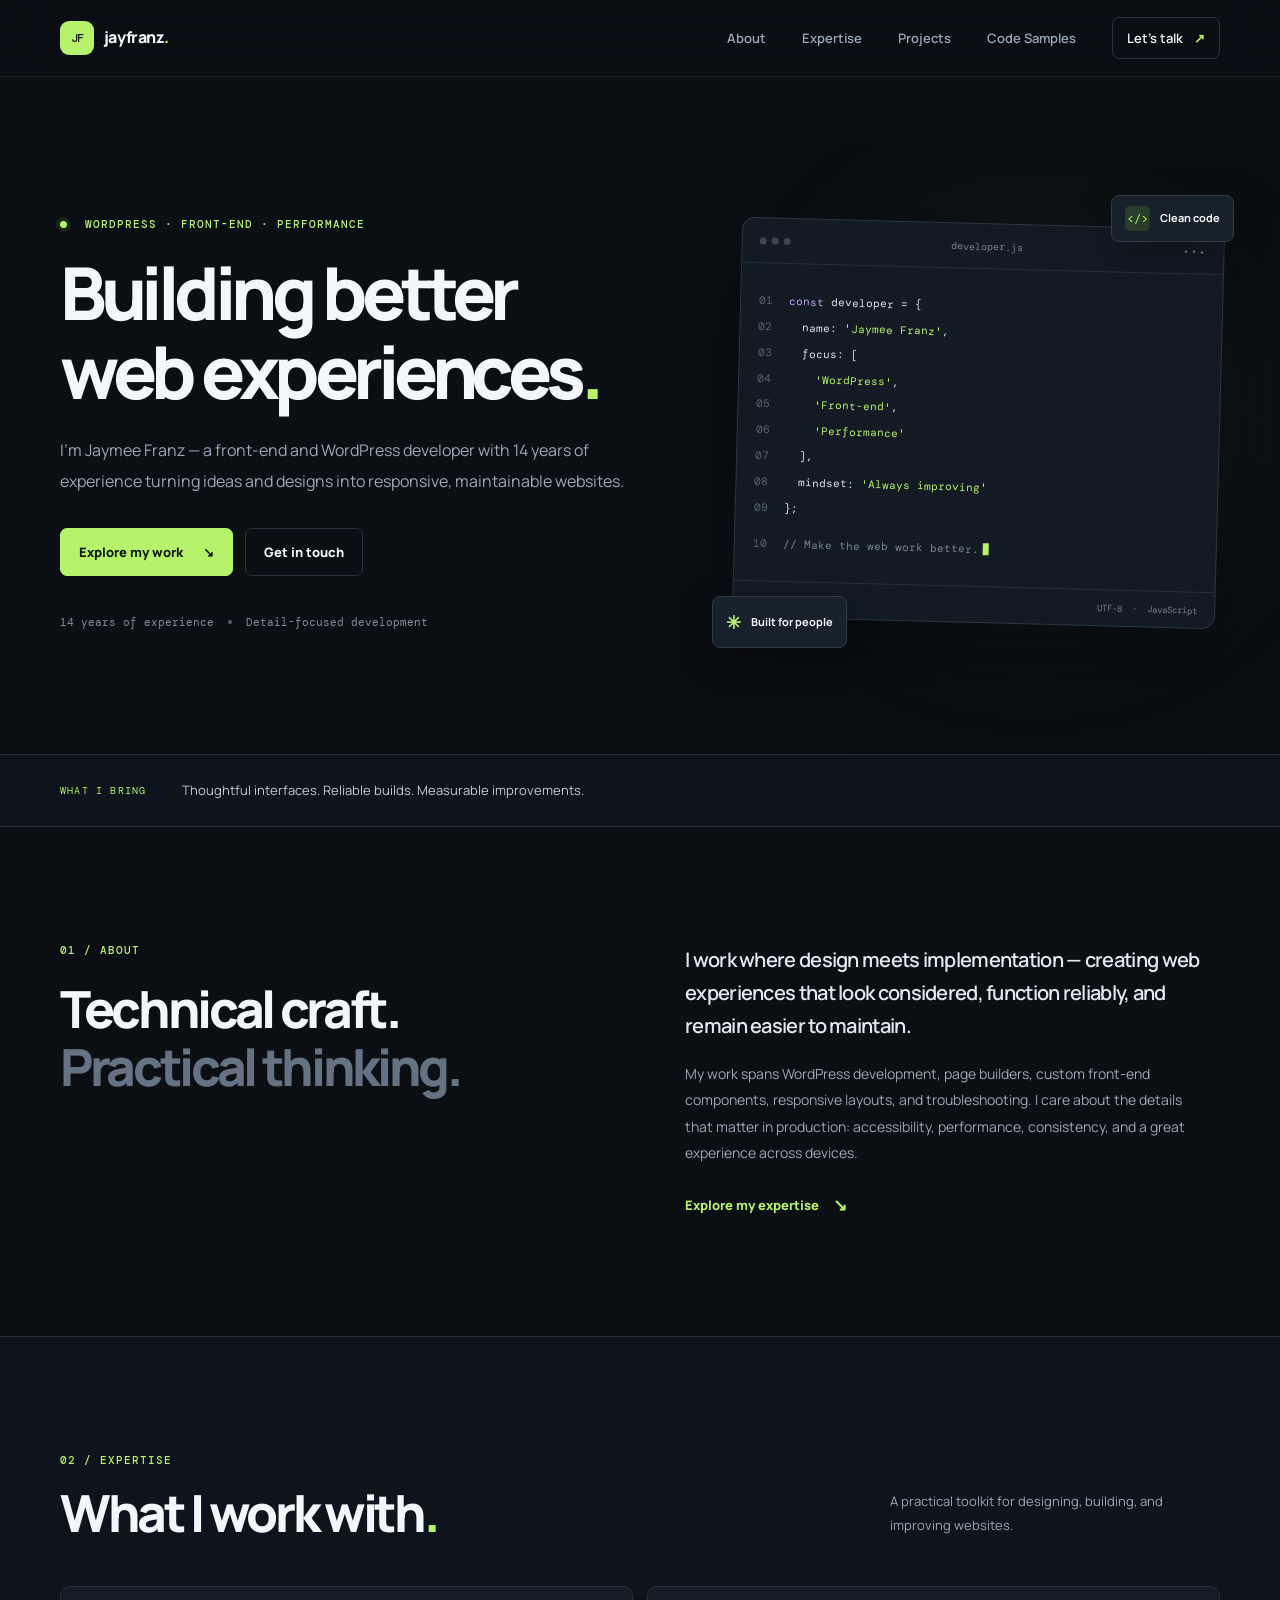
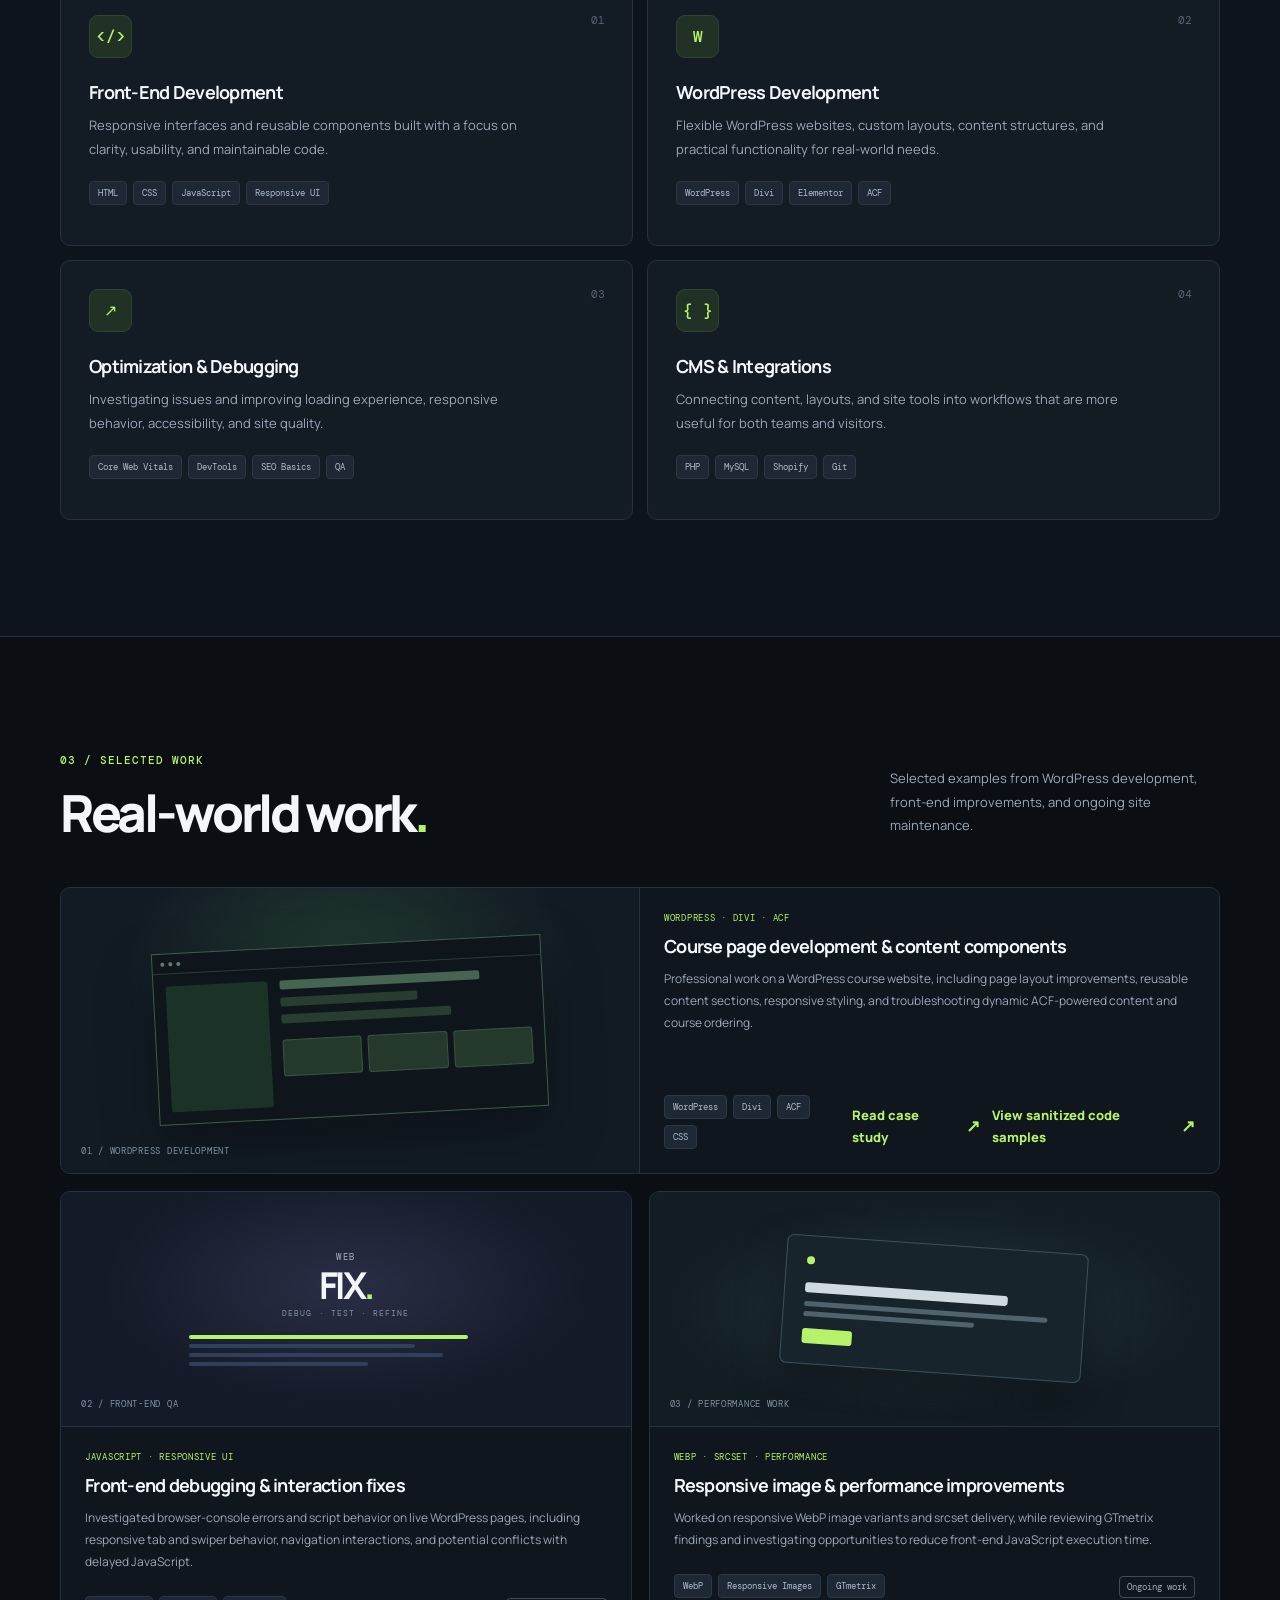
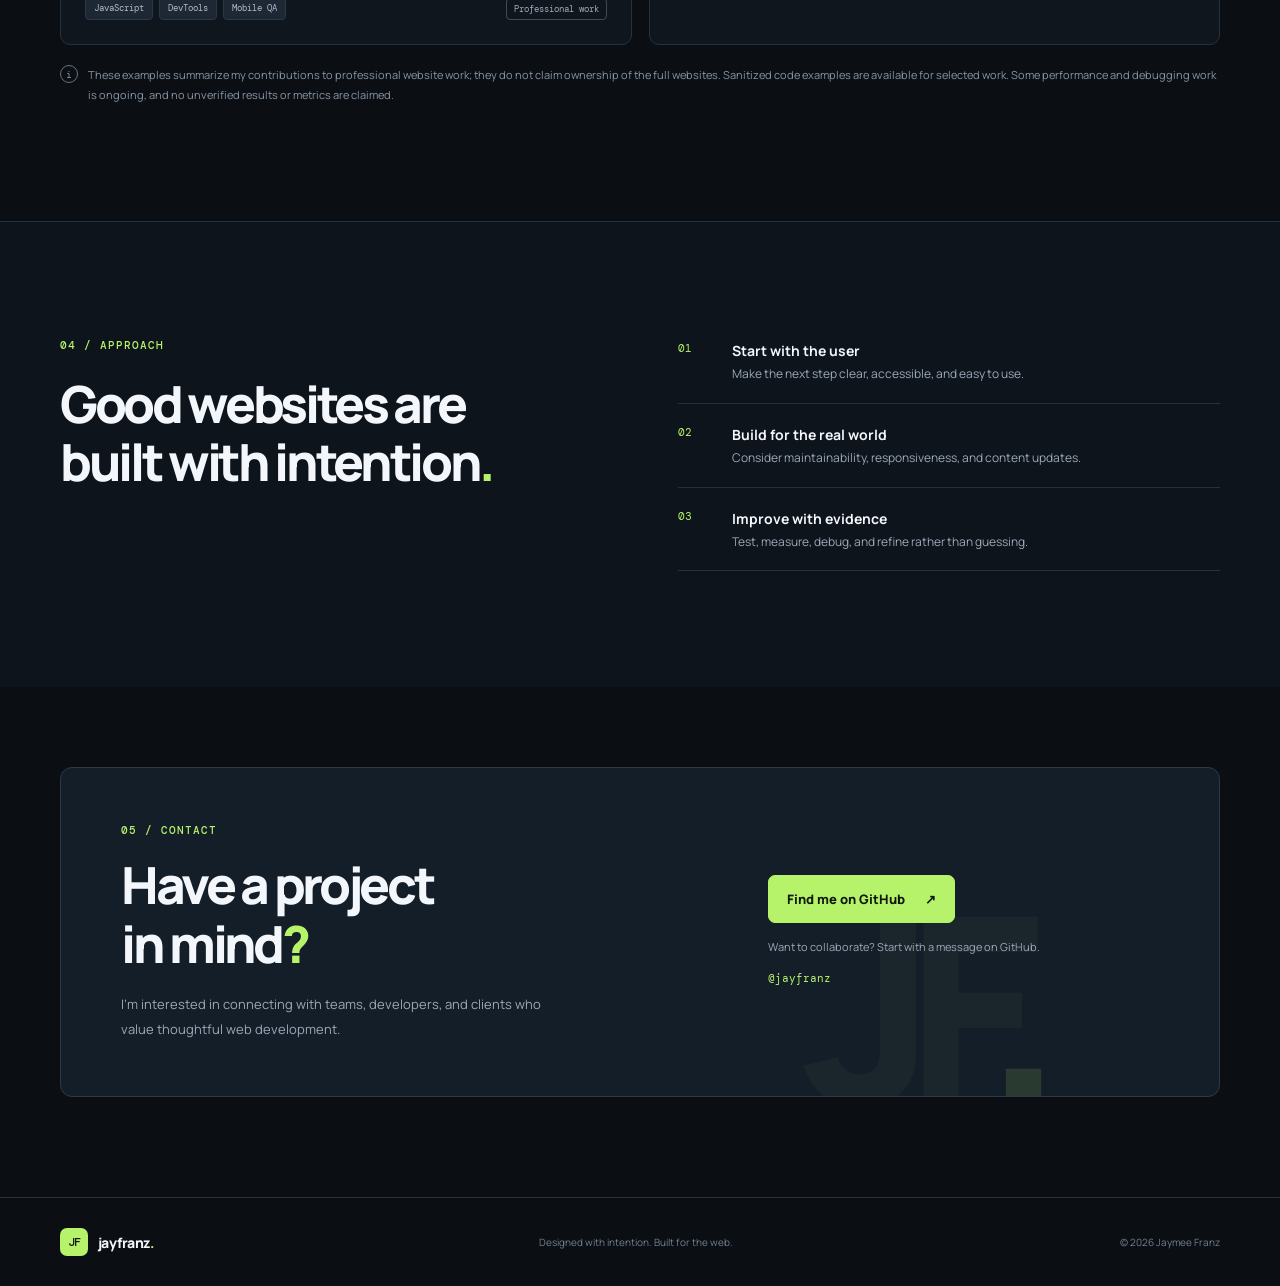
==== index.html @ 72a0fabf "Add visible code samples navigation" ====
<!doctype html>
<html lang="en">
<head>
  <meta charset="utf-8">
  <meta name="viewport" content="width=device-width, initial-scale=1">
  <meta name="theme-color" content="#0b0f14">
  <meta name="description" content="Jaymee Franz — WordPress and front-end developer building responsive websites, custom components, and performance-focused web experiences.">
  <title>Jaymee Franz — WordPress &amp; Front-End Developer</title>
  <link rel="preconnect" href="https://fonts.googleapis.com">
  <link rel="preconnect" href="https://fonts.gstatic.com" crossorigin>
  <link href="https://fonts.googleapis.com/css2?family=DM+Mono:wght@400;500&family=Manrope:wght@400;500;600;700;800&display=swap" rel="stylesheet">
  <link rel="stylesheet" href="assets/css/style.css">
  <script src="assets/js/main.js" defer></script>
</head>
<body>
<a class="skip-link" href="#main">Skip to content</a>
<header class="site-header"><div class="container nav-wrap">
<a class="brand" href="#home" aria-label="Jaymee Franz home"><span class="brand-mark">JF</span><span>jayfranz<span class="brand-dot">.</span></span></a>
<button class="menu-toggle" type="button" aria-expanded="false" aria-controls="primary-nav" aria-label="Open navigation"><span></span><span></span></button>
<nav id="primary-nav" class="primary-nav" aria-label="Main navigation"><a href="#about">About</a><a href="#expertise">Expertise</a><a href="#projects">Projects</a><a href="code-samples.html">Code Samples</a><a href="#contact" class="nav-cta">Let's talk <span aria-hidden="true">↗</span></a></nav>
</div></header>
<main id="main">
<section class="hero section" id="home"><div class="container hero-grid"><div class="hero-copy">
<p class="eyebrow"><span class="status-dot"></span> WORDPRESS · FRONT-END · PERFORMANCE</p>
<h1>Building better<br>web experiences<span class="accent">.</span></h1>
<p class="hero-lede">I'm Jaymee Franz — a front-end and WordPress developer with 14 years of experience turning ideas and designs into responsive, maintainable websites.</p>
<div class="hero-actions"><a class="button button-primary" href="#projects">Explore my work <span aria-hidden="true">↘</span></a><a class="button button-ghost" href="#contact">Get in touch</a></div>
<div class="hero-meta"><span>14 years of experience</span><span class="meta-separator"></span><span>Detail-focused development</span></div>
</div><div class="hero-art" aria-label="Decorative code illustration"><div class="art-glow"></div><div class="code-window">
<div class="window-bar"><div class="window-dots"><i></i><i></i><i></i></div><span>developer.js</span><span class="window-menu">•••</span></div>
<div class="code-content" aria-hidden="true">
<p><span class="line-no">01</span><span class="code-purple">const</span> developer = {</p><p><span class="line-no">02</span>&nbsp;&nbsp;name: <span class="code-green">'Jaymee Franz'</span>,</p><p><span class="line-no">03</span>&nbsp;&nbsp;focus: [</p><p><span class="line-no">04</span>&nbsp;&nbsp;&nbsp;&nbsp;<span class="code-green">'WordPress'</span>,</p><p><span class="line-no">05</span>&nbsp;&nbsp;&nbsp;&nbsp;<span class="code-green">'Front-end'</span>,</p><p><span class="line-no">06</span>&nbsp;&nbsp;&nbsp;&nbsp;<span class="code-green">'Performance'</span></p><p><span class="line-no">07</span>&nbsp;&nbsp;],</p><p><span class="line-no">08</span>&nbsp;&nbsp;mindset: <span class="code-green">'Always improving'</span></p><p><span class="line-no">09</span>};</p><p class="code-last"><span class="line-no">10</span><span class="code-comment">// Make the web work better.</span><span class="cursor"></span></p>
</div><div class="window-footer"><span><span class="footer-check">✓</span> Ready to build</span><span>UTF-8&nbsp; · &nbsp;JavaScript</span></div>
</div><div class="floating-chip chip-top"><span class="chip-symbol">&lt;/&gt;</span><span>Clean code</span></div><div class="floating-chip chip-bottom"><span class="chip-spark">✳</span><span>Built for people</span></div></div></div><div class="hero-bottom-line" aria-hidden="true"></div></section>
<section class="intro-strip"><div class="container intro-strip-inner"><span>WHAT I BRING</span><p>Thoughtful interfaces. Reliable builds. Measurable improvements.</p></div></section>
<section class="section about-section" id="about"><div class="container two-column"><div><p class="eyebrow">01 / ABOUT</p><h2>Technical craft.<br><span class="muted-heading">Practical thinking.</span></h2></div><div class="about-copy"><p class="large-copy">I work where design meets implementation — creating web experiences that look considered, function reliably, and remain easier to maintain.</p><p>My work spans WordPress development, page builders, custom front-end components, responsive layouts, and troubleshooting. I care about the details that matter in production: accessibility, performance, consistency, and a great experience across devices.</p><a class="text-link" href="#expertise">Explore my expertise <span aria-hidden="true">↘</span></a></div></div></section>
<section class="section expertise-section" id="expertise"><div class="container"><div class="section-heading"><div><p class="eyebrow">02 / EXPERTISE</p><h2>What I work with<span class="accent">.</span></h2></div><p class="section-note">A practical toolkit for designing, building, and improving websites.</p></div>
<div class="expertise-grid">
<article class="expertise-card"><div class="card-index">01</div><div class="card-icon" aria-hidden="true">&lt;/&gt;</div><h3>Front-End Development</h3><p>Responsive interfaces and reusable components built with a focus on clarity, usability, and maintainable code.</p><div class="tag-list"><span>HTML</span><span>CSS</span><span>JavaScript</span><span>Responsive UI</span></div></article>
<article class="expertise-card"><div class="card-index">02</div><div class="card-icon" aria-hidden="true">W</div><h3>WordPress Development</h3><p>Flexible WordPress websites, custom layouts, content structures, and practical functionality for real-world needs.</p><div class="tag-list"><span>WordPress</span><span>Divi</span><span>Elementor</span><span>ACF</span></div></article>
<article class="expertise-card"><div class="card-index">03</div><div class="card-icon" aria-hidden="true">↗</div><h3>Optimization &amp; Debugging</h3><p>Investigating issues and improving loading experience, responsive behavior, accessibility, and site quality.</p><div class="tag-list"><span>Core Web Vitals</span><span>DevTools</span><span>SEO Basics</span><span>QA</span></div></article>
<article class="expertise-card"><div class="card-index">04</div><div class="card-icon" aria-hidden="true">{ }</div><h3>CMS &amp; Integrations</h3><p>Connecting content, layouts, and site tools into workflows that are more useful for both teams and visitors.</p><div class="tag-list"><span>PHP</span><span>MySQL</span><span>Shopify</span><span>Git</span></div></article>
</div></div></section>
<section class="section projects-section" id="projects"><div class="container"><div class="section-heading"><div><p class="eyebrow">03 / SELECTED WORK</p><h2>Real-world work<span class="accent">.</span></h2></div><p class="section-note">Selected examples from WordPress development, front-end improvements, and ongoing site maintenance.</p></div>
<div class="project-grid">
<article class="project-card project-featured"><div class="project-visual visual-wordpress"><div class="visual-window"><div class="visual-top"><span></span><span></span><span></span></div><div class="visual-layout"><div class="visual-side"></div><div class="visual-main"><i></i><i></i><i></i><div class="visual-blocks"><b></b><b></b><b></b></div></div></div></div><span class="visual-label">01 / WORDPRESS DEVELOPMENT</span></div><div class="project-info"><div><p class="project-type">WORDPRESS · DIVI · ACF</p><h3>Course page development &amp; content components</h3></div><p class="project-description">Professional work on a WordPress course website, including page layout improvements, reusable content sections, responsive styling, and troubleshooting dynamic ACF-powered content and course ordering.</p><div class="project-footer"><div class="tag-list"><span>WordPress</span><span>Divi</span><span>ACF</span><span>CSS</span></div><a class="text-link" href="case-study-wordpress.html">Read case study <span aria-hidden="true">↗</span></a><a class="text-link" href="code-samples.html">View sanitized code samples <span aria-hidden="true">↗</span></a></div></div></article>
<article class="project-card"><div class="project-visual visual-performance"><div class="performance-gauge"><span>WEB</span><strong>FIX<span>.</span></strong><small>DEBUG · TEST · REFINE</small></div><div class="performance-lines"><i></i><i></i><i></i><i></i></div><span class="visual-label">02 / FRONT-END QA</span></div><div class="project-info"><div><p class="project-type">JAVASCRIPT · RESPONSIVE UI</p><h3>Front-end debugging &amp; interaction fixes</h3></div><p class="project-description">Investigated browser-console errors and script behavior on live WordPress pages, including responsive tab and swiper behavior, navigation interactions, and potential conflicts with delayed JavaScript.</p><div class="project-footer"><div class="tag-list"><span>JavaScript</span><span>DevTools</span><span>Mobile QA</span></div><span class="project-status">Professional work</span></div></article>
<article class="project-card"><div class="project-visual visual-frontend"><div class="frontend-card"><div class="frontend-dot"></div><div class="frontend-title"></div><div class="frontend-text"></div><div class="frontend-button"></div></div><span class="visual-label">03 / PERFORMANCE WORK</span></div><div class="project-info"><div><p class="project-type">WEBP · SRCSET · PERFORMANCE</p><h3>Responsive image &amp; performance improvements</h3></div><p class="project-description">Worked on responsive WebP image variants and srcset delivery, while reviewing GTmetrix findings and investigating opportunities to reduce front-end JavaScript execution time.</p><div class="project-footer"><div class="tag-list"><span>WebP</span><span>Responsive Images</span><span>GTmetrix</span></div><span class="project-status">Ongoing work</span></div></article>
</div><p class="projects-note"><span class="note-mark">i</span> These examples summarize my contributions to professional website work; they do not claim ownership of the full websites. Sanitized code examples are available for selected work. Some performance and debugging work is ongoing, and no unverified results or metrics are claimed.</p></div></section>
<section class="section approach-section"><div class="container approach-wrap"><div><p class="eyebrow">04 / APPROACH</p><h2>Good websites are<br>built with intention<span class="accent">.</span></h2></div><div class="approach-list"><div><span>01</span><p><strong>Start with the user</strong><br>Make the next step clear, accessible, and easy to use.</p></div><div><span>02</span><p><strong>Build for the real world</strong><br>Consider maintainability, responsiveness, and content updates.</p></div><div><span>03</span><p><strong>Improve with evidence</strong><br>Test, measure, debug, and refine rather than guessing.</p></div></div></div></section>
<section class="section contact-section" id="contact"><div class="container contact-panel"><div><p class="eyebrow">05 / CONTACT</p><h2>Have a project<br>in mind<span class="accent">?</span></h2><p class="contact-copy">I'm interested in connecting with teams, developers, and clients who value thoughtful web development.</p></div><div class="contact-actions"><a class="button button-primary" href="https://github.com/jayfranz" target="_blank" rel="noreferrer">Find me on GitHub <span aria-hidden="true">↗</span></a><p>Want to collaborate? Start with a message on GitHub.</p><span class="contact-handle">@jayfranz</span></div><div class="contact-decoration" aria-hidden="true">JF<span>.</span></div></div></section>
</main><footer class="site-footer"><div class="container footer-inner"><a class="brand" href="#home"><span class="brand-mark">JF</span><span>jayfranz<span class="brand-dot">.</span></span></a><p>Designed with intention. Built for the web.</p><p>© <span id="year"></span> Jaymee Franz</p></div></footer>
</body></html>
---- assets/css/style.css ----
:root{color-scheme:dark;--bg:#0b0f14;--bg-soft:#10161e;--panel:#131b25;--text:#f3f6fa;--muted:#9ba8b8;--line:#26313e;--accent:#b6f36b;--max:1160px;--font:"Manrope",Arial,sans-serif;--mono:"DM Mono",monospace}
*{box-sizing:border-box}html{scroll-behavior:smooth;scroll-padding-top:90px}body{margin:0;background:var(--bg);color:var(--text);font-family:var(--font);font-size:15px;line-height:1.7;-webkit-font-smoothing:antialiased}a{color:inherit;text-decoration:none}a:focus-visible,button:focus-visible{outline:2px solid var(--accent);outline-offset:4px}.container{width:min(var(--max),calc(100% - 48px));margin-inline:auto}.section{padding:116px 0}.skip-link{position:absolute;left:12px;top:-60px;background:var(--accent);color:#111;padding:10px 14px;z-index:100}.skip-link:focus{top:12px}
.site-header{position:sticky;top:0;z-index:50;background:rgba(11,15,20,.9);backdrop-filter:blur(18px);border-bottom:1px solid rgba(255,255,255,.06)}.nav-wrap{height:76px;display:flex;align-items:center;justify-content:space-between}.brand{display:inline-flex;align-items:center;gap:10px;font-size:16px;font-weight:800;letter-spacing:-.04em}.brand-mark{display:grid;place-items:center;width:34px;height:34px;border-radius:9px;background:var(--accent);color:#111b0e;font:500 12px var(--mono);letter-spacing:-.08em}.brand-dot,.accent{color:var(--accent)}.primary-nav{display:flex;align-items:center;gap:36px;color:var(--muted);font-size:13px;font-weight:600}.primary-nav a{transition:color .2s}.primary-nav a:hover{color:var(--text)}.primary-nav .nav-cta{padding:9px 14px;border:1px solid var(--line);border-radius:7px;color:var(--text)}.nav-cta span{color:var(--accent);margin-left:8px}.menu-toggle{display:none}
.hero{position:relative;overflow:hidden;padding:118px 0 104px}.hero-grid{display:grid;grid-template-columns:1.12fr .88fr;align-items:center;gap:62px}.eyebrow{margin:0 0 22px;color:var(--accent);font:500 11px var(--mono);letter-spacing:.09em}.status-dot{display:inline-block;width:7px;height:7px;background:var(--accent);border-radius:50%;margin-right:10px;box-shadow:0 0 0 4px rgba(182,243,107,.08)}h1,h2,h3,p{margin-top:0}h1{font-size:clamp(44px,5.7vw,76px);line-height:1.075;letter-spacing:-.075em;margin-bottom:25px;font-weight:800}h2{font-size:clamp(34px,4vw,52px);line-height:1.14;letter-spacing:-.065em;margin-bottom:0;font-weight:800}.hero-lede{max-width:590px;color:var(--muted);font-size:16px;line-height:1.9;margin-bottom:32px}.hero-actions{display:flex;gap:12px;flex-wrap:wrap}.button{display:inline-flex;gap:20px;align-items:center;justify-content:center;min-height:48px;padding:0 18px;border-radius:7px;font-size:13px;font-weight:800;transition:transform .2s,border-color .2s,background .2s}.button:hover{transform:translateY(-2px)}.button-primary{color:#11190c;background:var(--accent);border:1px solid var(--accent)}.button-primary:hover{background:#c8ff8a}.button-ghost{border:1px solid var(--line);color:var(--text)}.button-ghost:hover{border-color:#657487}.hero-meta{display:flex;gap:14px;align-items:center;flex-wrap:wrap;margin-top:39px;color:#8290a0;font:11px var(--mono)}.meta-separator{width:4px;height:4px;border-radius:50%;background:#566271}
.hero-art{position:relative;padding:28px 0}.art-glow{position:absolute;width:340px;height:340px;right:3%;top:10%;background:rgba(77,131,49,.13);filter:blur(85px);border-radius:50%}.code-window{position:relative;z-index:1;background:rgba(19,27,37,.96);border:1px solid #2b3745;border-radius:13px;box-shadow:0 30px 100px rgba(0,0,0,.3);overflow:hidden;transform:rotate(1.5deg)}.window-bar,.window-footer{height:45px;display:flex;align-items:center;justify-content:space-between;padding:0 17px;border-bottom:1px solid #26313e;color:#748294;font:10px var(--mono)}.window-dots{display:flex;gap:5px}.window-dots i{width:7px;height:7px;background:#3b4654;border-radius:50%}.window-menu{letter-spacing:2px}.code-content{padding:25px 18px 24px;font:11px/2.35 var(--mono);color:#dde5ee;overflow:hidden}.code-content p{margin:0;white-space:nowrap}.line-no{display:inline-block;width:30px;color:#566474;user-select:none}.code-purple{color:#c4a4ff}.code-green{color:#b6f36b}.code-comment{color:#748797}.code-last{margin-top:10px!important}.cursor{display:inline-block;width:6px;height:12px;margin-left:4px;background:var(--accent);vertical-align:-2px;animation:blink 1.1s step-end infinite}@keyframes blink{50%{opacity:0}}.window-footer{height:36px;border-top:1px solid #26313e;border-bottom:0;font-size:9px}.footer-check{color:var(--accent);margin-right:5px}.floating-chip{position:absolute;z-index:2;display:flex;align-items:center;gap:10px;padding:10px 13px;background:#17212c;border:1px solid #2e3b49;border-radius:8px;font-size:11px;font-weight:700;box-shadow:0 12px 36px rgba(0,0,0,.28)}.chip-top{top:0;right:-14px}.chip-bottom{bottom:3px;left:-25px}.chip-symbol{display:grid;place-items:center;width:25px;height:25px;background:#283d2a;border-radius:5px;color:var(--accent);font:12px var(--mono)}.chip-spark{color:var(--accent);font-size:18px}
.hero-bottom-line{position:absolute;bottom:0;left:0;right:0;border-bottom:1px solid var(--line)}.intro-strip{background:#0e141b;border-bottom:1px solid var(--line)}.intro-strip-inner{display:flex;align-items:center;gap:36px;padding:24px 0}.intro-strip-inner>span{color:var(--accent);font:10px var(--mono);letter-spacing:.12em;white-space:nowrap}.intro-strip-inner p{margin:0;color:#c2cbd6;font-size:13px}.two-column{display:grid;grid-template-columns:1fr 1fr;gap:90px}.muted-heading{color:#647283}.about-copy{max-width:520px}.large-copy{font-size:20px;line-height:1.65;font-weight:600;letter-spacing:-.035em;color:#e2e8ef;margin-bottom:19px}.about-copy>p:not(.large-copy){color:var(--muted);line-height:1.9;font-size:14px;margin-bottom:24px}.text-link{display:inline-flex;gap:14px;align-items:center;color:var(--accent);font-size:13px;font-weight:800}.text-link span{font-size:17px}
.expertise-section{background:#0e141b;border-block:1px solid var(--line)}.section-heading{display:flex;align-items:flex-end;justify-content:space-between;gap:35px;margin-bottom:45px}.section-heading .eyebrow{margin-bottom:16px}.section-note{max-width:330px;color:var(--muted);font-size:13px;line-height:1.8;margin:0 0 4px}.expertise-grid{display:grid;grid-template-columns:repeat(2,minmax(0,1fr));gap:14px}.expertise-card{position:relative;padding:28px;background:var(--panel);border:1px solid #26313e;border-radius:10px;min-height:260px;transition:transform .2s,border-color .2s}.expertise-card:hover{transform:translateY(-3px);border-color:#465a6e}.card-index{position:absolute;top:26px;right:27px;color:#566576;font:11px var(--mono)}.card-icon{display:grid;place-items:center;width:43px;height:43px;background:#213126;color:var(--accent);border:1px solid #2d4630;border-radius:9px;font:500 16px var(--mono);margin-bottom:22px}.expertise-card h3,.project-info h3{font-size:18px;line-height:1.35;letter-spacing:-.04em;margin-bottom:10px}.expertise-card p{max-width:450px;color:var(--muted);font-size:13px;line-height:1.8;margin-bottom:20px}.tag-list{display:flex;gap:6px;flex-wrap:wrap}.tag-list span{display:inline-flex;padding:5px 8px;background:#1d2834;border:1px solid #2a3745;border-radius:4px;color:#aebbc9;font:9px var(--mono)}
.projects-section{background:var(--bg)}.project-grid{display:grid;grid-template-columns:repeat(2,minmax(0,1fr));gap:17px}.project-card{border:1px solid var(--line);border-radius:10px;overflow:hidden;background:#10161e}.project-featured{grid-column:span 2;display:grid;grid-template-columns:1fr 1fr}.project-visual{position:relative;min-height:235px;display:grid;place-items:center;overflow:hidden;background:#141e29;border-bottom:1px solid var(--line)}.project-featured .project-visual{min-height:285px;border-bottom:0;border-right:1px solid var(--line)}.visual-label{position:absolute;left:20px;bottom:16px;color:#7f90a1;font:9px var(--mono);letter-spacing:.08em}.visual-wordpress{background:radial-gradient(ellipse at 50% 30%,#233c31 0,transparent 55%),#121b24}.visual-window{width:72%;max-width:390px;transform:rotate(-3deg);border:1px solid #3d5c4a;background:#0e161b;box-shadow:0 22px 55px rgba(0,0,0,.35)}.visual-top{height:20px;border-bottom:1px solid #293d32;display:flex;align-items:center;gap:4px;padding:0 8px}.visual-top span{height:4px;width:4px;border-radius:50%;background:#637d6b}.visual-layout{display:grid;grid-template-columns:28% 1fr;min-height:150px;padding:12px;gap:12px}.visual-side{background:#1b3327;border-radius:3px}.visual-main i{display:block;height:9px;background:#456451;border-radius:2px;margin-bottom:8px;width:80%}.visual-main i:nth-child(2){width:55%;background:#263d30}.visual-main i:nth-child(3){width:68%;background:#263d30}.visual-blocks{display:flex;gap:6px;margin-top:16px}.visual-blocks b{height:37px;flex:1;background:#24392c;border:1px solid #395444;border-radius:3px}.project-info{padding:24px;display:flex;flex-direction:column;min-width:0}.project-type{color:var(--accent);font:9px var(--mono);letter-spacing:.08em;margin-bottom:10px}.project-description{color:var(--muted);font-size:12px;line-height:1.85;margin:0 0 23px}.project-footer{display:flex;justify-content:space-between;align-items:flex-end;gap:12px;margin-top:auto}.project-status{flex-shrink:0;padding:4px 7px;border:1px solid #414b57;color:#9eabb8;border-radius:4px;font:9px var(--mono)}.visual-performance{background:radial-gradient(ellipse at 50% 40%,#292e46 0,transparent 60%),#151a28;display:flex;flex-direction:column;justify-content:center;gap:17px}.performance-gauge{text-align:center;display:flex;flex-direction:column;align-items:center;line-height:1.2}.performance-gauge>span{font:9px var(--mono);letter-spacing:.15em;color:#a6b1c6}.performance-gauge strong{font-size:37px;letter-spacing:-.07em}.performance-gauge strong span{color:var(--accent)}.performance-gauge small{font:8px var(--mono);color:#8190a5;letter-spacing:.13em}.performance-lines{width:55%;display:flex;flex-direction:column;gap:5px}.performance-lines i{height:4px;border-radius:4px;background:#30405a}.performance-lines i:nth-child(1){width:89%;background:#b6f36b}.performance-lines i:nth-child(2){width:72%}.performance-lines i:nth-child(3){width:81%}.performance-lines i:nth-child(4){width:57%}.visual-frontend{background:radial-gradient(ellipse at 50% 50%,#263a42 0,transparent 65%),#121c23}.frontend-card{width:53%;min-width:155px;padding:20px;background:#17242c;border:1px solid #3a515a;border-radius:7px;box-shadow:0 20px 45px rgba(0,0,0,.35);transform:rotate(4deg)}.frontend-dot{height:8px;width:8px;border-radius:50%;background:var(--accent);margin-bottom:18px}.frontend-title{width:78%;height:10px;background:#d0dbe1;border-radius:3px;margin-bottom:9px}.frontend-text{width:94%;height:5px;background:#50636d;border-radius:3px;margin-bottom:6px}.frontend-text:after{content:"";display:block;width:70%;height:5px;background:#50636d;border-radius:3px;transform:translateY(10px)}.frontend-button{width:50px;height:15px;background:var(--accent);border-radius:3px;margin-top:22px}.projects-note{display:flex;gap:10px;align-items:flex-start;color:#8795a5;font-size:11px;line-height:1.8;margin:20px 0 0}.note-mark{display:grid;place-items:center;flex:0 0 18px;height:18px;border:1px solid #647283;border-radius:50%;font:10px var(--mono)}
.approach-section{border-top:1px solid var(--line);background:#0e141b}.approach-wrap{display:grid;grid-template-columns:1fr 1fr;gap:75px;align-items:start}.approach-list>div{display:grid;grid-template-columns:40px 1fr;gap:14px;padding:18px 0;border-bottom:1px solid var(--line)}.approach-list>div:first-child{padding-top:0}.approach-list>div>span{color:var(--accent);font:11px var(--mono);padding-top:3px}.approach-list p{color:var(--muted);font-size:12px;line-height:1.8;margin:0}.approach-list strong{color:var(--text);font-size:14px}
.contact-section{padding-top:80px;padding-bottom:100px}.contact-panel{position:relative;overflow:hidden;display:grid;grid-template-columns:1fr .65fr;align-items:center;gap:45px;padding:55px 60px;background:#141e28;border:1px solid #2c3a48;border-radius:12px}.contact-panel .eyebrow{margin-bottom:18px}.contact-copy{max-width:420px;color:var(--muted);font-size:13px;line-height:1.9;margin:20px 0 0}.contact-actions{position:relative;z-index:1}.contact-actions p{color:#9caaba;font-size:11px;margin:15px 0 7px}.contact-handle{color:var(--accent);font:11px var(--mono)}.contact-decoration{position:absolute;right:16%;bottom:-130px;color:rgba(182,243,107,.035);font-size:260px;font-weight:800;letter-spacing:-.12em;pointer-events:none}.contact-decoration span{color:rgba(182,243,107,.13)}.site-footer{border-top:1px solid var(--line)}.footer-inner{min-height:88px;display:flex;align-items:center;justify-content:space-between;gap:20px}.footer-inner p{margin:0;color:#728092;font-size:10px}.footer-inner .brand{font-size:14px}.footer-inner .brand-mark{width:28px;height:28px;border-radius:7px}
@media(max-width:900px){.section{padding:86px 0}.hero{padding:85px 0 80px}.hero-grid{grid-template-columns:1fr;gap:45px}.hero-copy{max-width:700px}.hero-art{width:min(590px,90%);margin:auto}.two-column{gap:48px}.contact-panel{padding:42px;gap:28px}.approach-wrap{gap:45px}}
@media(max-width:640px){.container{width:calc(100% - 36px)}.section{padding:70px 0}.nav-wrap{height:68px}.menu-toggle{display:flex;width:42px;height:42px;flex-direction:column;align-items:center;justify-content:center;gap:6px;border:1px solid var(--line);border-radius:7px;background:transparent}.menu-toggle span{display:block;width:17px;height:1px;background:var(--text)}.primary-nav{position:absolute;top:68px;left:0;right:0;display:none;align-items:stretch;gap:0;padding:12px 18px 18px;background:#0d1218;border-bottom:1px solid var(--line)}.primary-nav.is-open{display:flex;flex-direction:column}.primary-nav a{padding:13px 4px;border-bottom:1px solid rgba(255,255,255,.05)}.primary-nav .nav-cta{margin-top:10px;padding:12px;border:1px solid var(--line)}.hero{padding:68px 0 65px}.hero-grid{gap:43px}h1{font-size:clamp(43px,12vw,62px)}h2{font-size:36px}.hero-lede{font-size:14px}.hero-meta{gap:9px;font-size:9px;margin-top:28px}.hero-art{width:calc(100% - 10px);padding:12px 0}.code-content{padding:18px 9px 18px;font-size:9px}.line-no{width:25px}.window-bar{padding:0 11px}.chip-top{right:-6px}.chip-bottom{left:-8px}.floating-chip{font-size:9px;padding:7px 9px}.chip-symbol{width:22px;height:22px}.intro-strip-inner{align-items:flex-start;flex-direction:column;gap:8px;padding:19px 0}.intro-strip-inner p{font-size:12px}.two-column,.approach-wrap{grid-template-columns:1fr;gap:28px}.about-copy{max-width:none}.large-copy{font-size:18px}.section-heading{display:block;margin-bottom:30px}.section-note{margin-top:15px}.expertise-grid,.project-grid{grid-template-columns:1fr}.expertise-card{padding:23px;min-height:0}.project-featured{grid-column:auto;display:flex;flex-direction:column}.project-featured .project-visual{min-height:220px;border-right:0;border-bottom:1px solid var(--line)}.project-visual{min-height:220px}.project-info{padding:21px}.project-info h3{font-size:17px}.project-footer{align-items:flex-start;flex-direction:column}.projects-note{font-size:10px}.approach-wrap{gap:32px}.contact-section{padding-top:45px;padding-bottom:65px}.contact-panel{grid-template-columns:1fr;padding:29px 24px;gap:32px}.contact-decoration{right:2%;bottom:-52px;font-size:150px}.contact-copy{font-size:12px}.footer-inner{padding:22px 0;align-items:flex-start;flex-direction:column;gap:11px}.footer-inner p{font-size:10px}}
@media(prefers-reduced-motion:reduce){*,*::before,*::after{scroll-behavior:auto!important;animation-duration:.01ms!important;animation-iteration-count:1!important;transition-duration:.01ms!important}}


/* Case study page */
.case-hero{padding:94px 0 75px;background:radial-gradient(ellipse at 80% 15%,rgba(77,131,49,.12),transparent 42%),var(--bg);border-bottom:1px solid var(--line)}
.case-hero .eyebrow a{color:var(--muted)}
.case-hero h1{max-width:850px;margin-bottom:24px}
.case-lede{max-width:730px;color:var(--muted);font-size:18px;line-height:1.85}
.case-meta{display:flex;gap:32px;flex-wrap:wrap;margin-top:38px;padding:22px 0;border-block:1px solid var(--line)}
.case-meta span{display:flex;flex-direction:column;gap:5px;color:var(--muted);font:9px var(--mono);letter-spacing:.08em}
.case-meta strong{color:var(--text);font:600 12px var(--font);letter-spacing:0}
.case-disclaimer{margin-top:20px;color:#aab5c2;font-size:12px;line-height:1.8}
.case-layout{display:grid;grid-template-columns:190px minmax(0,1fr);gap:65px}
.case-sidebar{position:sticky;top:110px;align-self:start;display:flex;flex-direction:column;gap:13px}
.case-sidebar .eyebrow{margin-bottom:4px}
.case-sidebar a{color:var(--muted);font-size:12px}
.case-sidebar a:hover{color:var(--accent)}
.case-content{min-width:0;max-width:780px}
.case-block{padding-bottom:54px;margin-bottom:48px;border-bottom:1px solid var(--line);scroll-margin-top:100px}
.case-block .eyebrow{margin-bottom:14px}
.case-block h2{font-size:clamp(29px,3.5vw,42px);margin-bottom:22px}
.case-block p:not(.eyebrow){color:var(--muted);font-size:14px;line-height:1.95}
.case-detail{display:grid;grid-template-columns:38px 1fr;gap:14px;padding:22px 0;border-top:1px solid var(--line)}
.case-detail>span{color:var(--accent);font:11px var(--mono);padding-top:4px}
.case-detail h3{font-size:16px;margin-bottom:8px}
.case-detail p{margin-bottom:0}
.case-links{display:flex;gap:12px;flex-wrap:wrap}
@media(max-width:760px){.case-hero{padding:70px 0 52px}.case-lede{font-size:15px}.case-meta{gap:18px}.case-layout{grid-template-columns:1fr;gap:35px}.case-sidebar{position:static;flex-direction:row;flex-wrap:wrap;gap:14px}.case-sidebar .eyebrow{width:100%;margin-bottom:0}.case-block{padding-bottom:35px;margin-bottom:32px}.case-links .button{width:100%}}
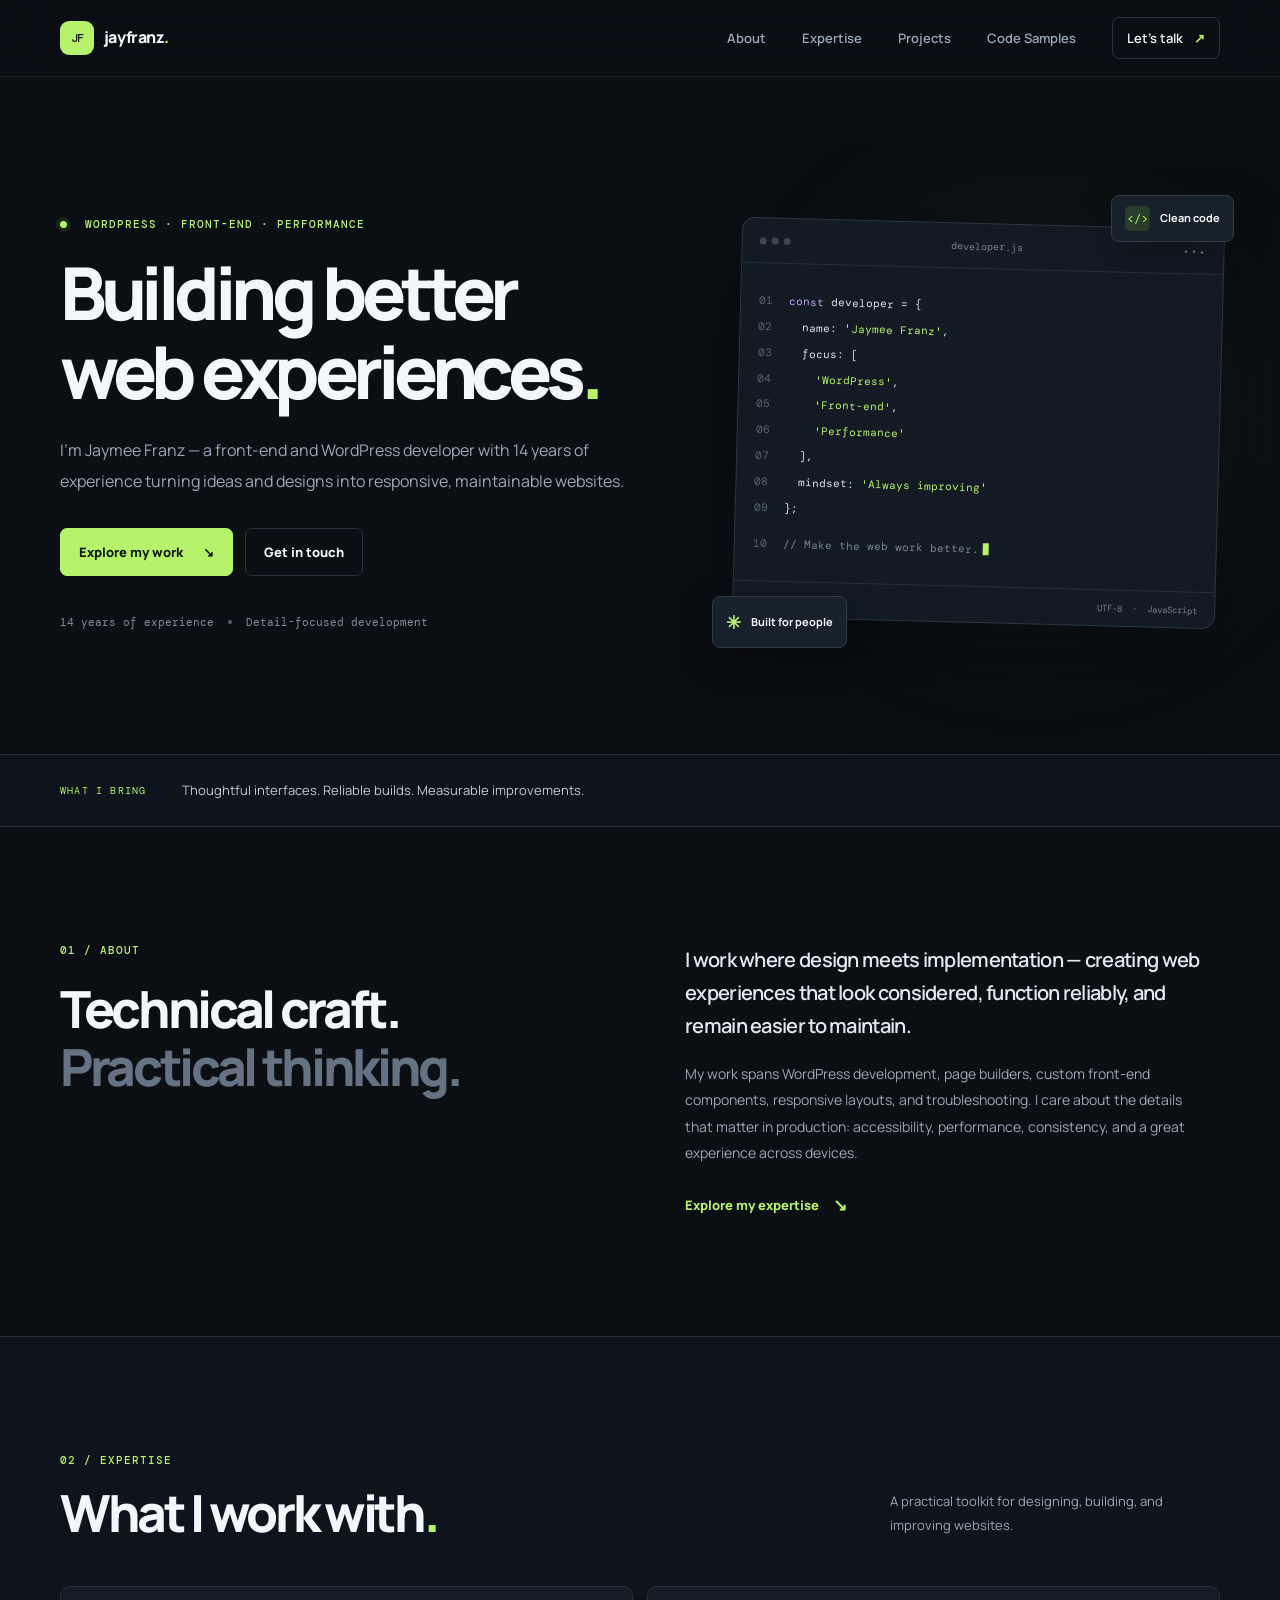
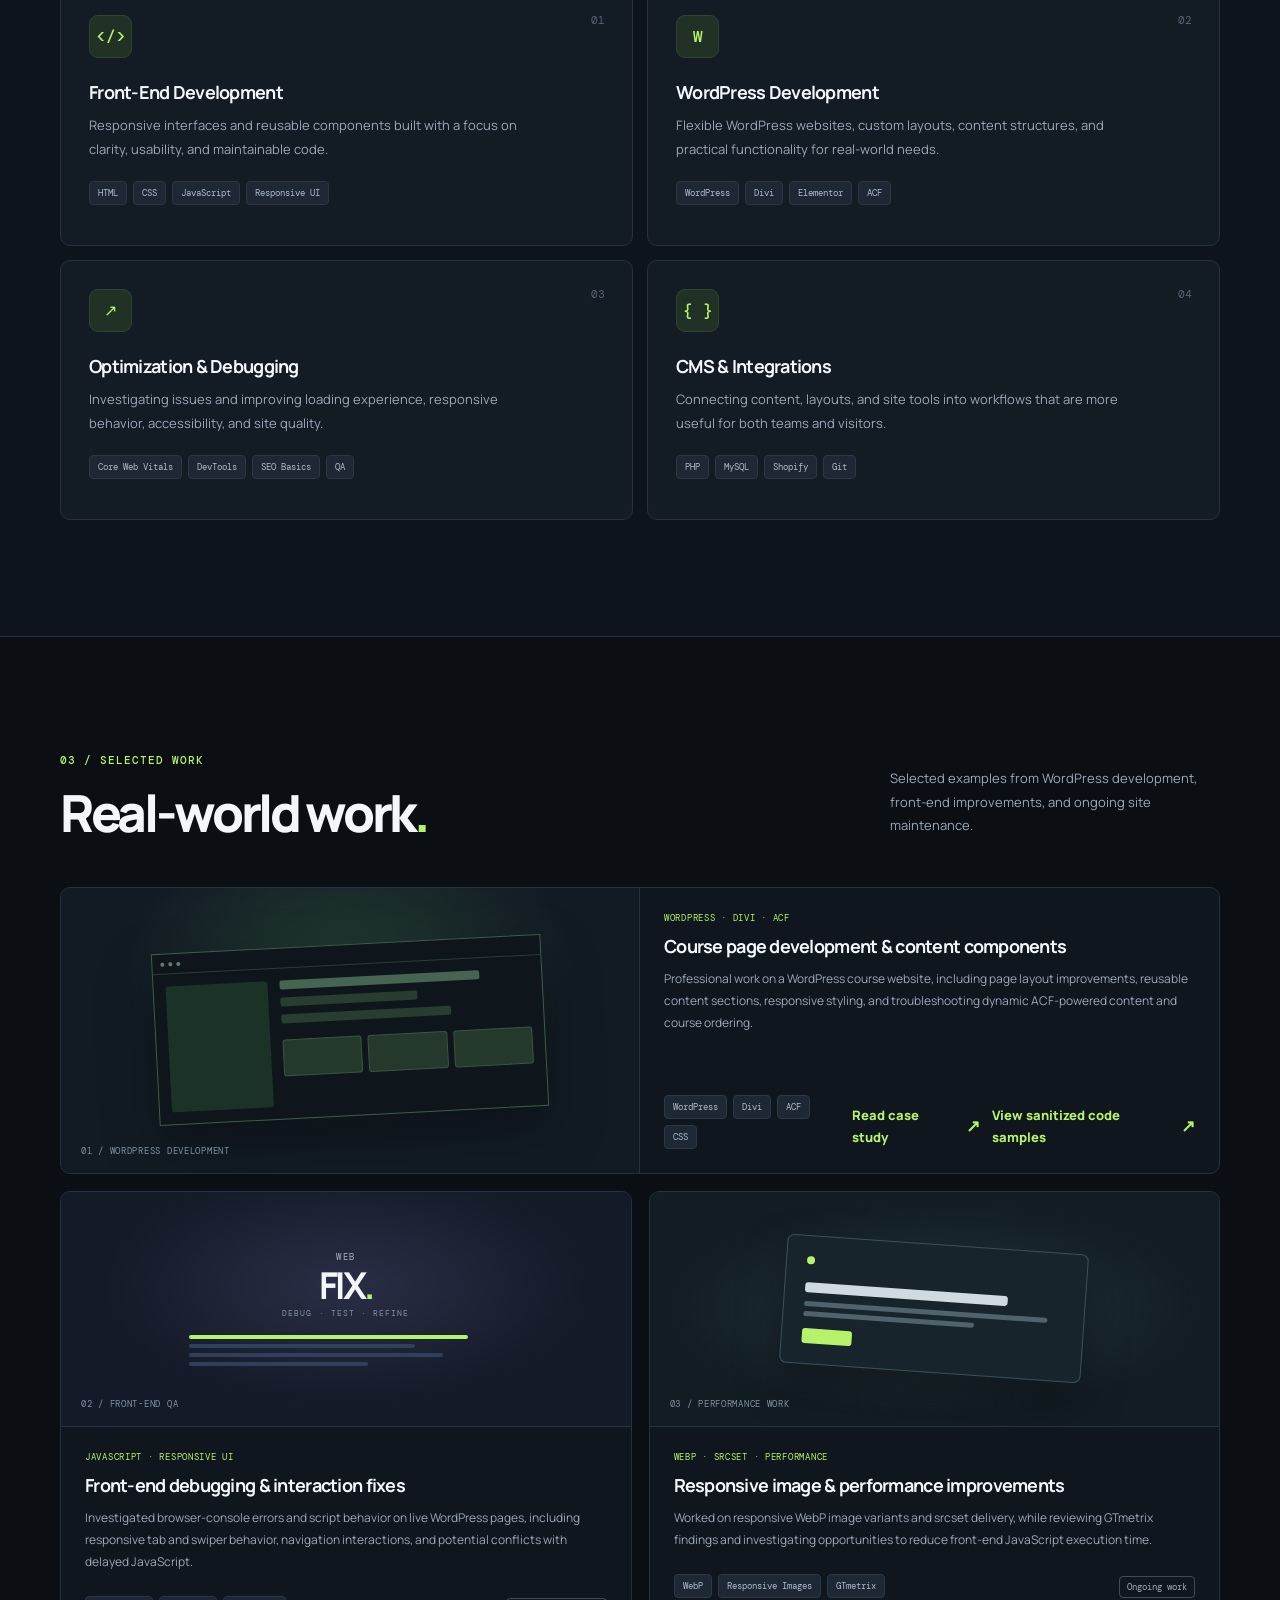
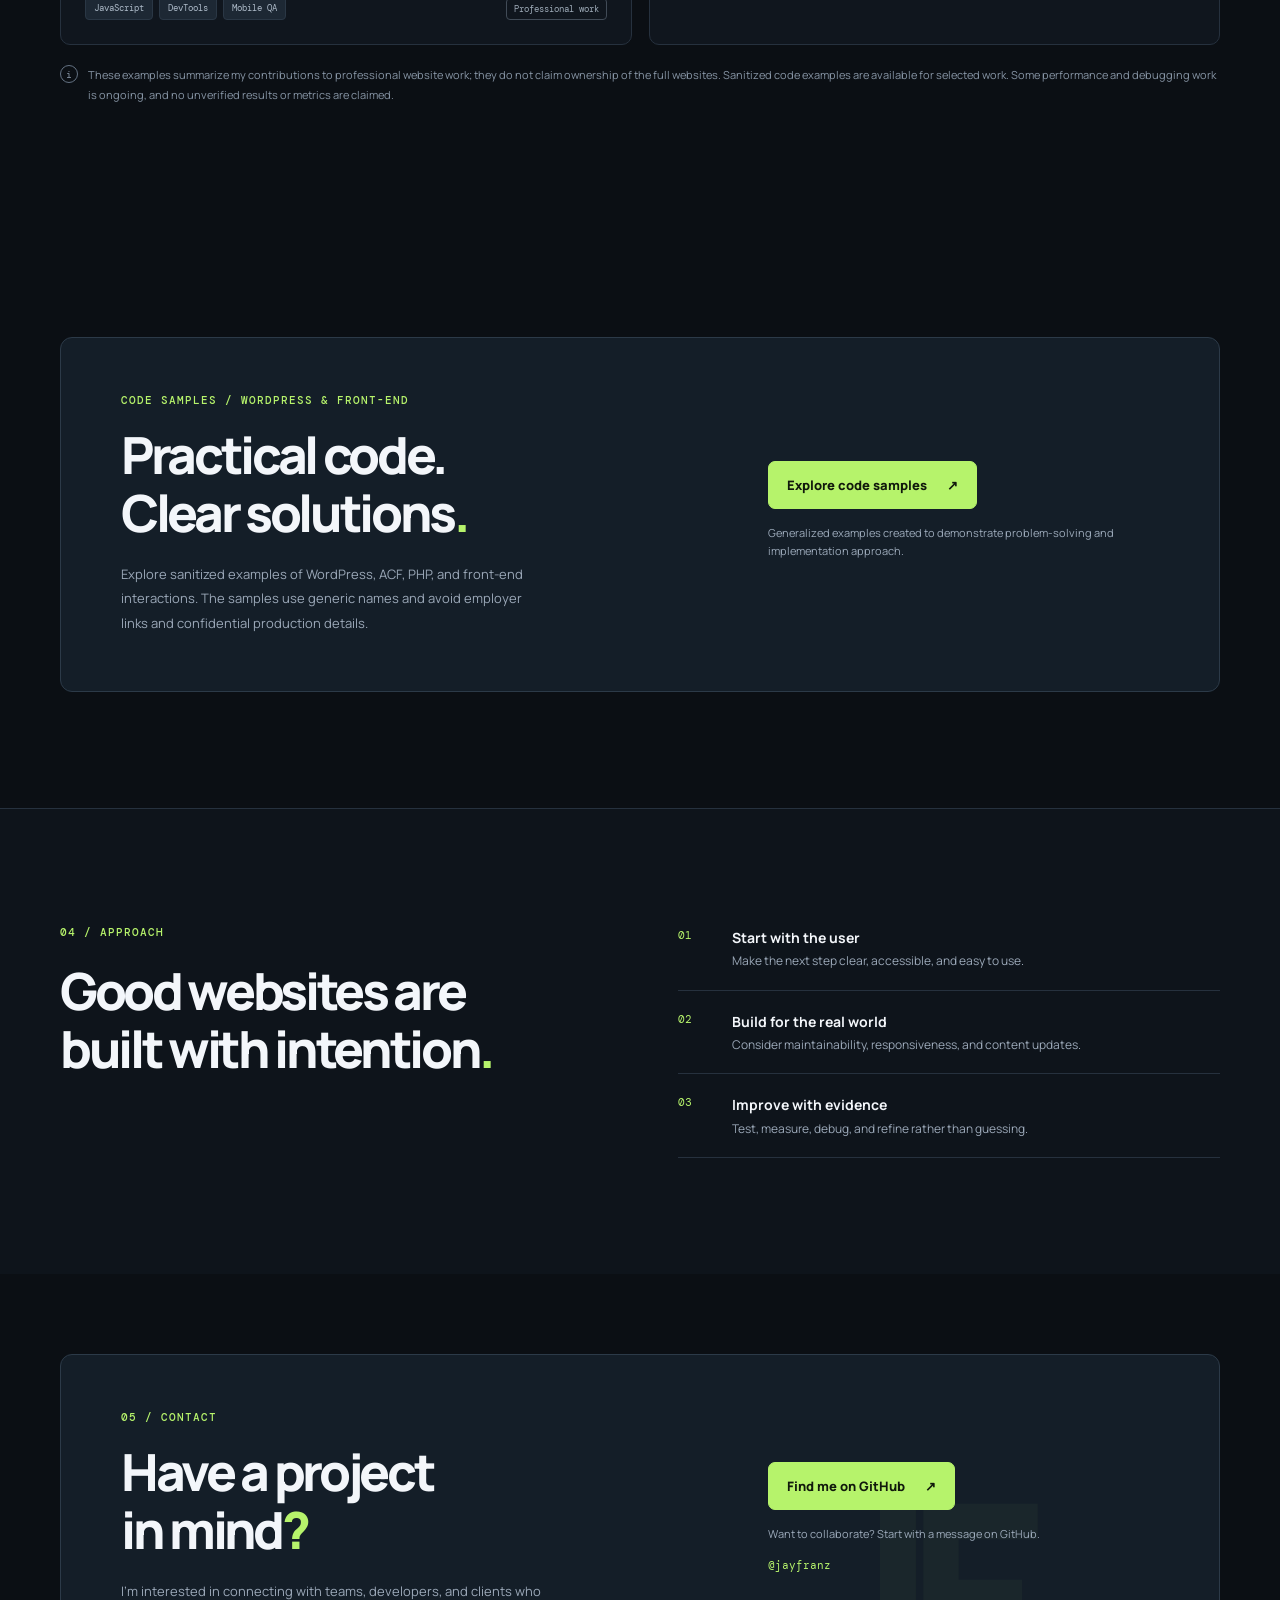
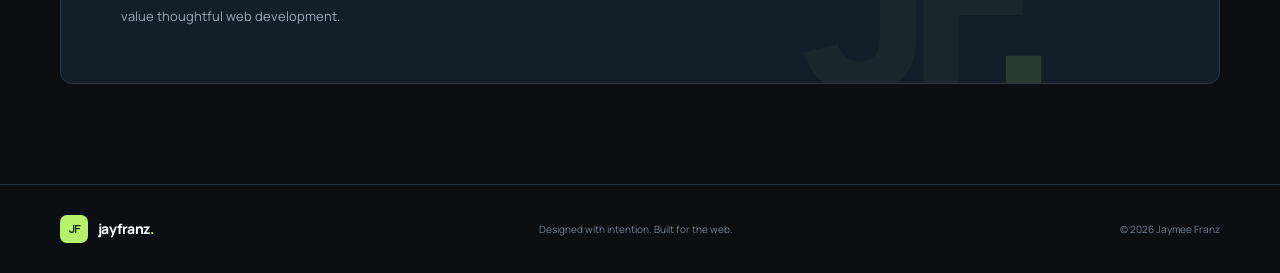
==== commit 3e5f2325: "Feature sanitized code samples on homepage and keep employer links out" ====
--- a/index.html
+++ b/index.html
@@ -47,6 +47,7 @@
 <article class="project-card"><div class="project-visual visual-performance"><div class="performance-gauge"><span>WEB</span><strong>FIX<span>.</span></strong><small>DEBUG · TEST · REFINE</small></div><div class="performance-lines"><i></i><i></i><i></i><i></i></div><span class="visual-label">02 / FRONT-END QA</span></div><div class="project-info"><div><p class="project-type">JAVASCRIPT · RESPONSIVE UI</p><h3>Front-end debugging &amp; interaction fixes</h3></div><p class="project-description">Investigated browser-console errors and script behavior on live WordPress pages, including responsive tab and swiper behavior, navigation interactions, and potential conflicts with delayed JavaScript.</p><div class="project-footer"><div class="tag-list"><span>JavaScript</span><span>DevTools</span><span>Mobile QA</span></div><span class="project-status">Professional work</span></div></article>
 <article class="project-card"><div class="project-visual visual-frontend"><div class="frontend-card"><div class="frontend-dot"></div><div class="frontend-title"></div><div class="frontend-text"></div><div class="frontend-button"></div></div><span class="visual-label">03 / PERFORMANCE WORK</span></div><div class="project-info"><div><p class="project-type">WEBP · SRCSET · PERFORMANCE</p><h3>Responsive image &amp; performance improvements</h3></div><p class="project-description">Worked on responsive WebP image variants and srcset delivery, while reviewing GTmetrix findings and investigating opportunities to reduce front-end JavaScript execution time.</p><div class="project-footer"><div class="tag-list"><span>WebP</span><span>Responsive Images</span><span>GTmetrix</span></div><span class="project-status">Ongoing work</span></div></article>
 </div><p class="projects-note"><span class="note-mark">i</span> These examples summarize my contributions to professional website work; they do not claim ownership of the full websites. Sanitized code examples are available for selected work. Some performance and debugging work is ongoing, and no unverified results or metrics are claimed.</p></div></section>
+<section class="section code-samples-promo" id="code-samples"><div class="container"><div class="contact-panel"><div><p class="eyebrow">CODE SAMPLES / WORDPRESS &amp; FRONT-END</p><h2>Practical code.<br>Clear solutions<span class="accent">.</span></h2><p class="contact-copy">Explore sanitized examples of WordPress, ACF, PHP, and front-end interactions. The samples use generic names and avoid employer links and confidential production details.</p></div><div class="contact-actions"><a class="button button-primary" href="code-samples.html">Explore code samples <span aria-hidden="true">↗</span></a><p>Generalized examples created to demonstrate problem-solving and implementation approach.</p></div></div></div></section>
 <section class="section approach-section"><div class="container approach-wrap"><div><p class="eyebrow">04 / APPROACH</p><h2>Good websites are<br>built with intention<span class="accent">.</span></h2></div><div class="approach-list"><div><span>01</span><p><strong>Start with the user</strong><br>Make the next step clear, accessible, and easy to use.</p></div><div><span>02</span><p><strong>Build for the real world</strong><br>Consider maintainability, responsiveness, and content updates.</p></div><div><span>03</span><p><strong>Improve with evidence</strong><br>Test, measure, debug, and refine rather than guessing.</p></div></div></div></section>
 <section class="section contact-section" id="contact"><div class="container contact-panel"><div><p class="eyebrow">05 / CONTACT</p><h2>Have a project<br>in mind<span class="accent">?</span></h2><p class="contact-copy">I'm interested in connecting with teams, developers, and clients who value thoughtful web development.</p></div><div class="contact-actions"><a class="button button-primary" href="https://github.com/jayfranz" target="_blank" rel="noreferrer">Find me on GitHub <span aria-hidden="true">↗</span></a><p>Want to collaborate? Start with a message on GitHub.</p><span class="contact-handle">@jayfranz</span></div><div class="contact-decoration" aria-hidden="true">JF<span>.</span></div></div></section>
 </main><footer class="site-footer"><div class="container footer-inner"><a class="brand" href="#home"><span class="brand-mark">JF</span><span>jayfranz<span class="brand-dot">.</span></span></a><p>Designed with intention. Built for the web.</p><p>© <span id="year"></span> Jaymee Franz</p></div></footer>
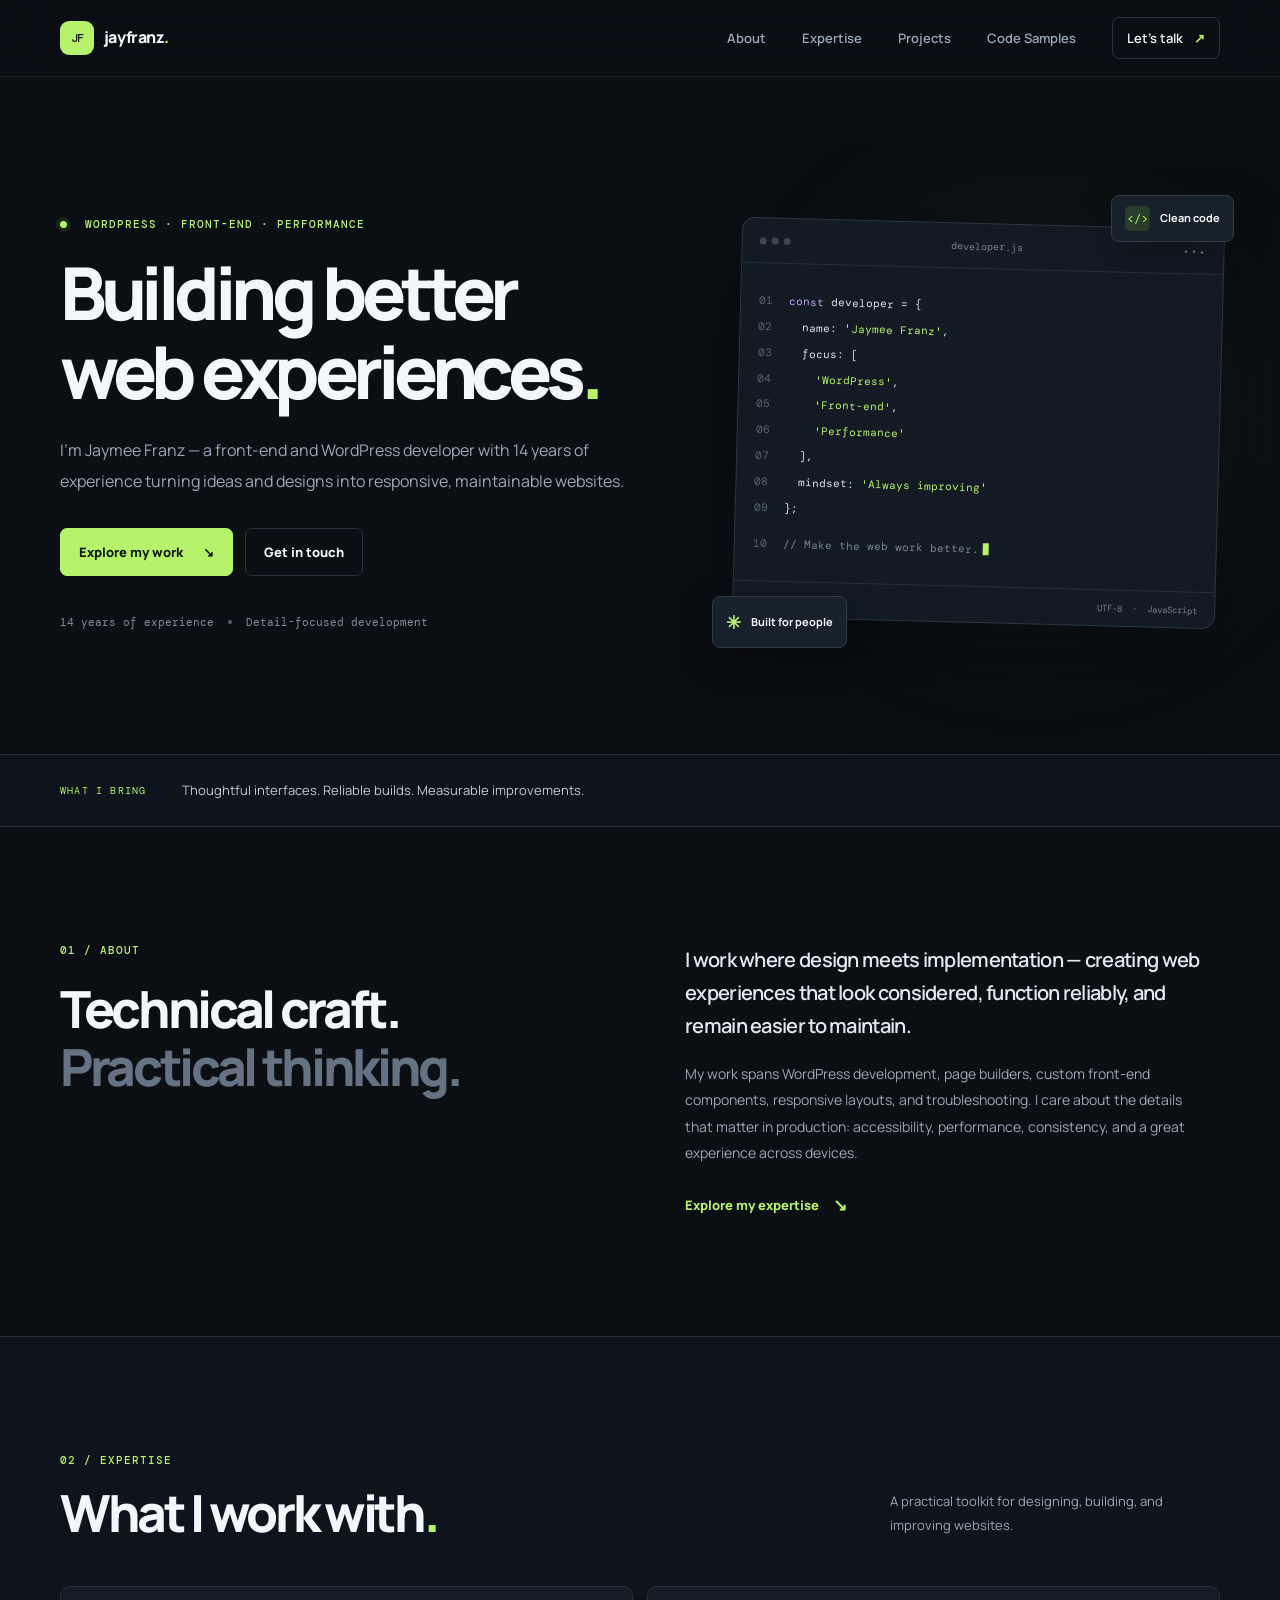
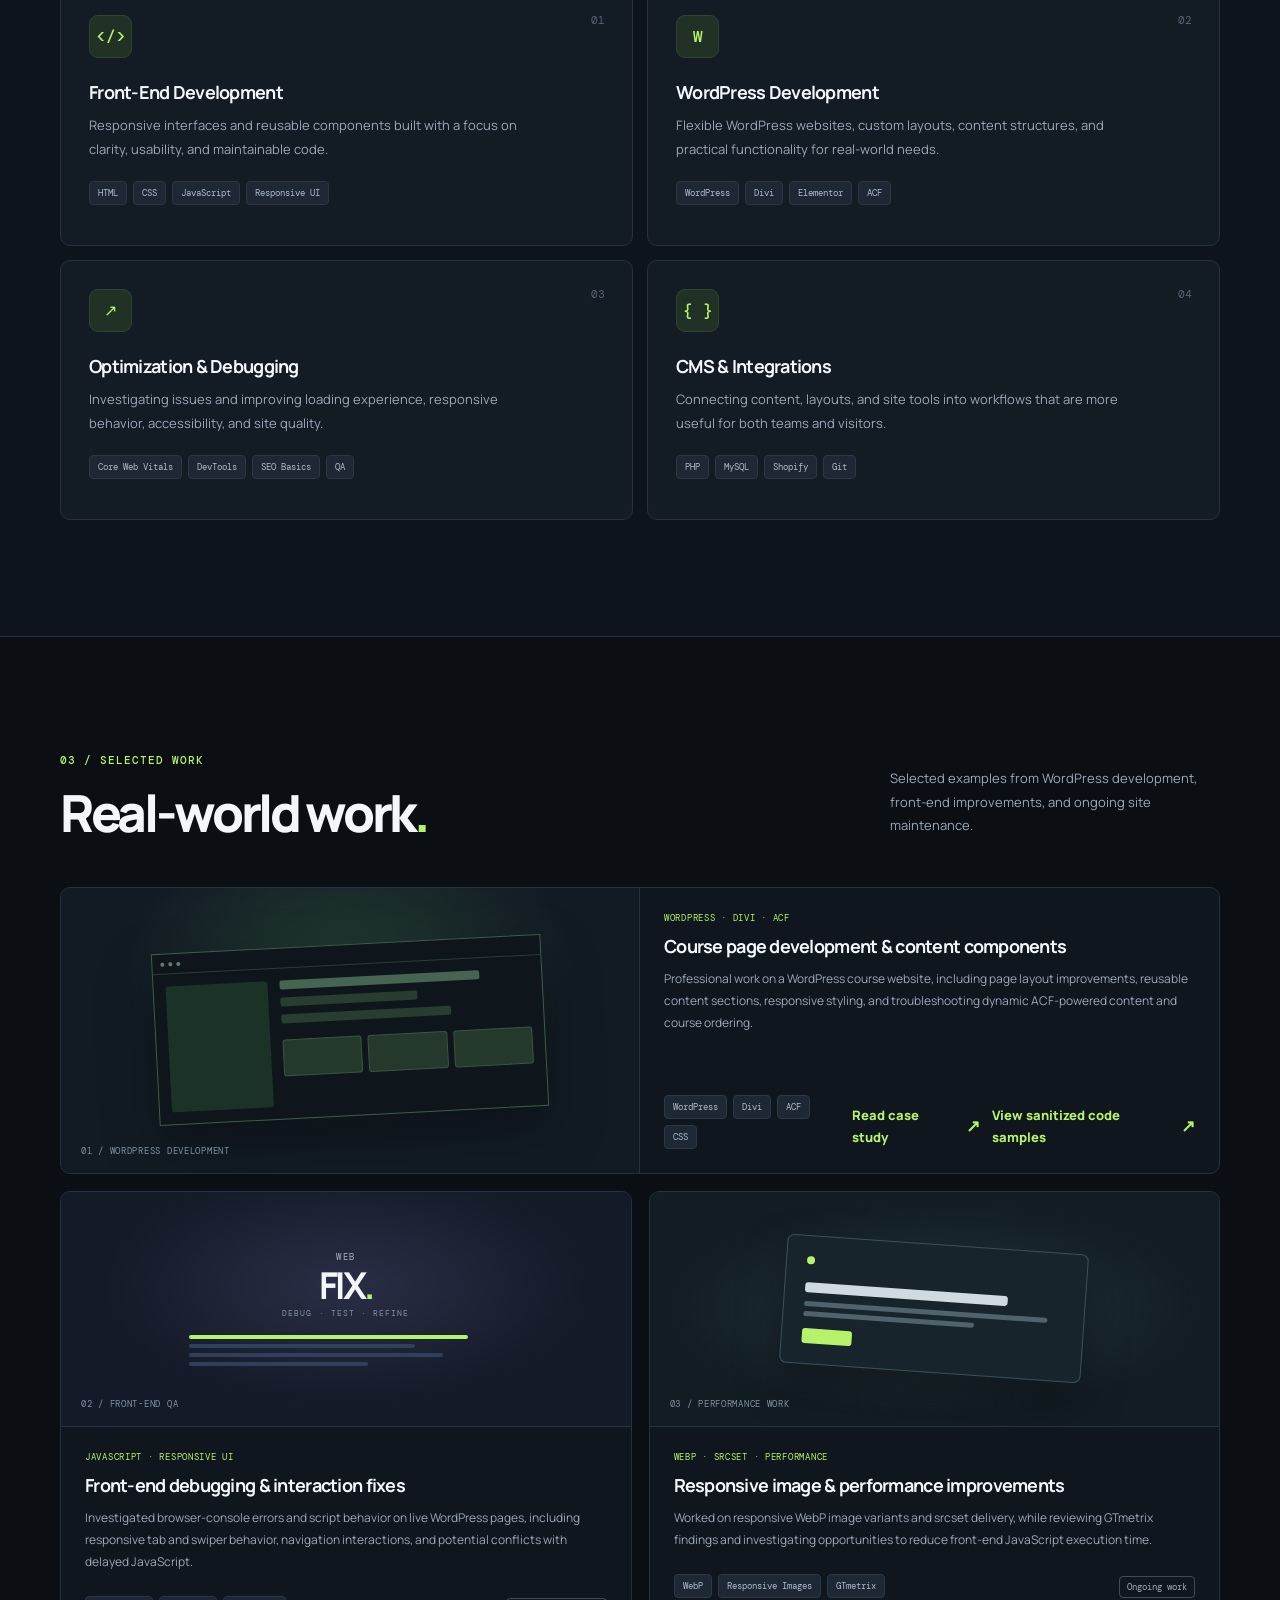
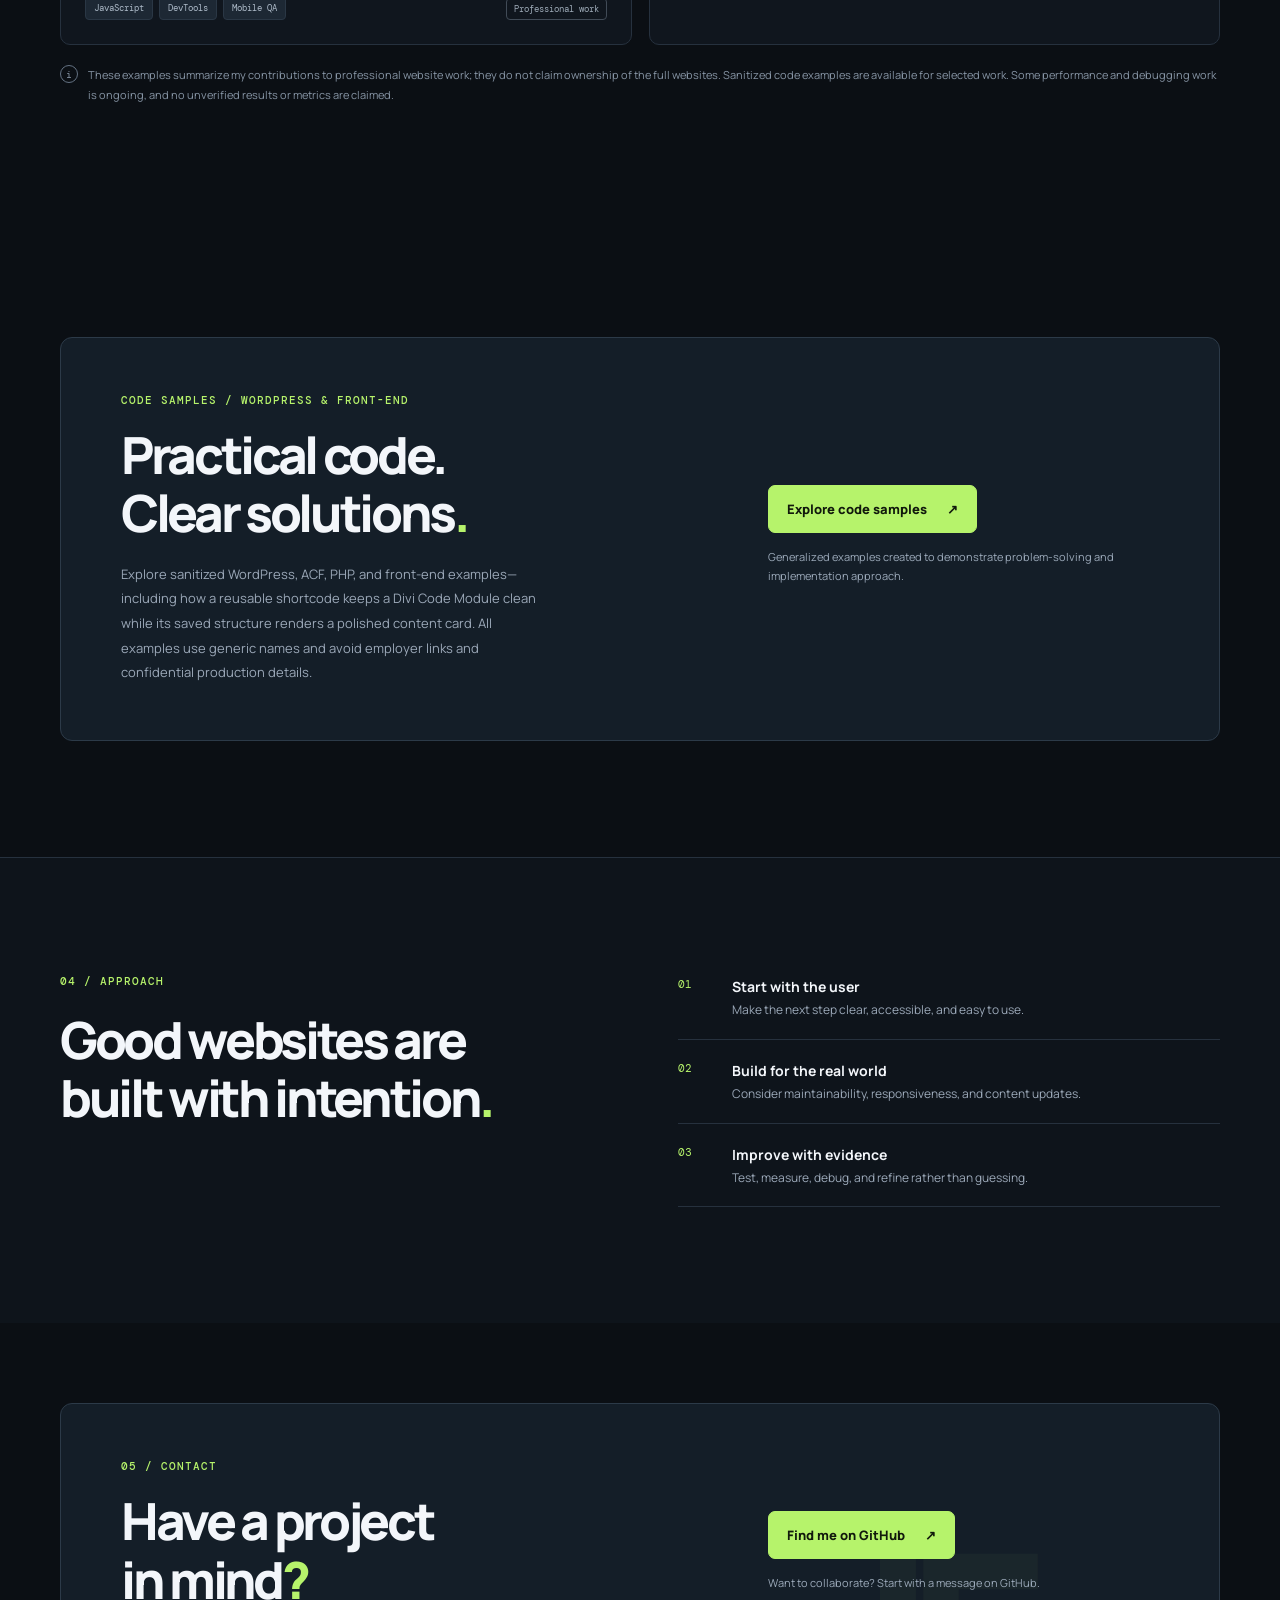
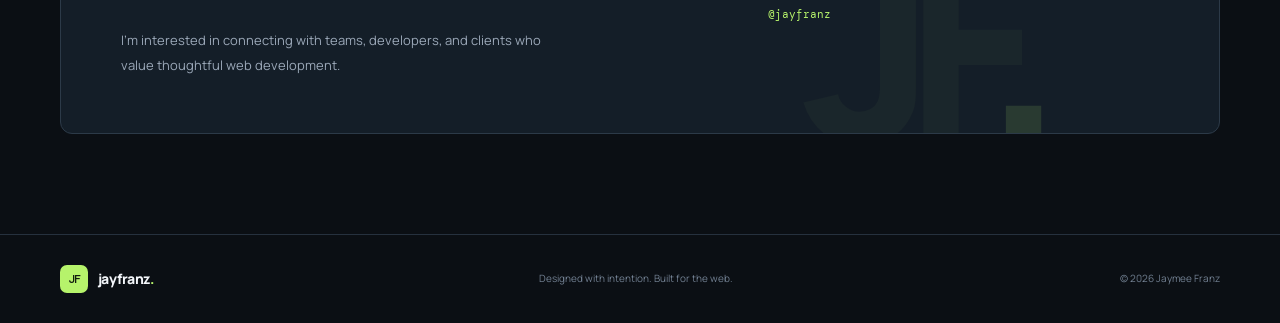
==== commit cf089604: "Highlight Divi shortcode sample on portfolio homepage" ====
--- a/index.html
+++ b/index.html
@@ -47,7 +47,7 @@
 <article class="project-card"><div class="project-visual visual-performance"><div class="performance-gauge"><span>WEB</span><strong>FIX<span>.</span></strong><small>DEBUG · TEST · REFINE</small></div><div class="performance-lines"><i></i><i></i><i></i><i></i></div><span class="visual-label">02 / FRONT-END QA</span></div><div class="project-info"><div><p class="project-type">JAVASCRIPT · RESPONSIVE UI</p><h3>Front-end debugging &amp; interaction fixes</h3></div><p class="project-description">Investigated browser-console errors and script behavior on live WordPress pages, including responsive tab and swiper behavior, navigation interactions, and potential conflicts with delayed JavaScript.</p><div class="project-footer"><div class="tag-list"><span>JavaScript</span><span>DevTools</span><span>Mobile QA</span></div><span class="project-status">Professional work</span></div></article>
 <article class="project-card"><div class="project-visual visual-frontend"><div class="frontend-card"><div class="frontend-dot"></div><div class="frontend-title"></div><div class="frontend-text"></div><div class="frontend-button"></div></div><span class="visual-label">03 / PERFORMANCE WORK</span></div><div class="project-info"><div><p class="project-type">WEBP · SRCSET · PERFORMANCE</p><h3>Responsive image &amp; performance improvements</h3></div><p class="project-description">Worked on responsive WebP image variants and srcset delivery, while reviewing GTmetrix findings and investigating opportunities to reduce front-end JavaScript execution time.</p><div class="project-footer"><div class="tag-list"><span>WebP</span><span>Responsive Images</span><span>GTmetrix</span></div><span class="project-status">Ongoing work</span></div></article>
 </div><p class="projects-note"><span class="note-mark">i</span> These examples summarize my contributions to professional website work; they do not claim ownership of the full websites. Sanitized code examples are available for selected work. Some performance and debugging work is ongoing, and no unverified results or metrics are claimed.</p></div></section>
-<section class="section code-samples-promo" id="code-samples"><div class="container"><div class="contact-panel"><div><p class="eyebrow">CODE SAMPLES / WORDPRESS &amp; FRONT-END</p><h2>Practical code.<br>Clear solutions<span class="accent">.</span></h2><p class="contact-copy">Explore sanitized examples of WordPress, ACF, PHP, and front-end interactions. The samples use generic names and avoid employer links and confidential production details.</p></div><div class="contact-actions"><a class="button button-primary" href="code-samples.html">Explore code samples <span aria-hidden="true">↗</span></a><p>Generalized examples created to demonstrate problem-solving and implementation approach.</p></div></div></div></section>
+<section class="section code-samples-promo" id="code-samples"><div class="container"><div class="contact-panel"><div><p class="eyebrow">CODE SAMPLES / WORDPRESS &amp; FRONT-END</p><h2>Practical code.<br>Clear solutions<span class="accent">.</span></h2><p class="contact-copy">Explore sanitized WordPress, ACF, PHP, and front-end examples—including how a reusable shortcode keeps a Divi Code Module clean while its saved structure renders a polished content card. All examples use generic names and avoid employer links and confidential production details.</p></div><div class="contact-actions"><a class="button button-primary" href="code-samples.html">Explore code samples <span aria-hidden="true">↗</span></a><p>Generalized examples created to demonstrate problem-solving and implementation approach.</p></div></div></div></section>
 <section class="section approach-section"><div class="container approach-wrap"><div><p class="eyebrow">04 / APPROACH</p><h2>Good websites are<br>built with intention<span class="accent">.</span></h2></div><div class="approach-list"><div><span>01</span><p><strong>Start with the user</strong><br>Make the next step clear, accessible, and easy to use.</p></div><div><span>02</span><p><strong>Build for the real world</strong><br>Consider maintainability, responsiveness, and content updates.</p></div><div><span>03</span><p><strong>Improve with evidence</strong><br>Test, measure, debug, and refine rather than guessing.</p></div></div></div></section>
 <section class="section contact-section" id="contact"><div class="container contact-panel"><div><p class="eyebrow">05 / CONTACT</p><h2>Have a project<br>in mind<span class="accent">?</span></h2><p class="contact-copy">I'm interested in connecting with teams, developers, and clients who value thoughtful web development.</p></div><div class="contact-actions"><a class="button button-primary" href="https://github.com/jayfranz" target="_blank" rel="noreferrer">Find me on GitHub <span aria-hidden="true">↗</span></a><p>Want to collaborate? Start with a message on GitHub.</p><span class="contact-handle">@jayfranz</span></div><div class="contact-decoration" aria-hidden="true">JF<span>.</span></div></div></section>
 </main><footer class="site-footer"><div class="container footer-inner"><a class="brand" href="#home"><span class="brand-mark">JF</span><span>jayfranz<span class="brand-dot">.</span></span></a><p>Designed with intention. Built for the web.</p><p>© <span id="year"></span> Jaymee Franz</p></div></footer>
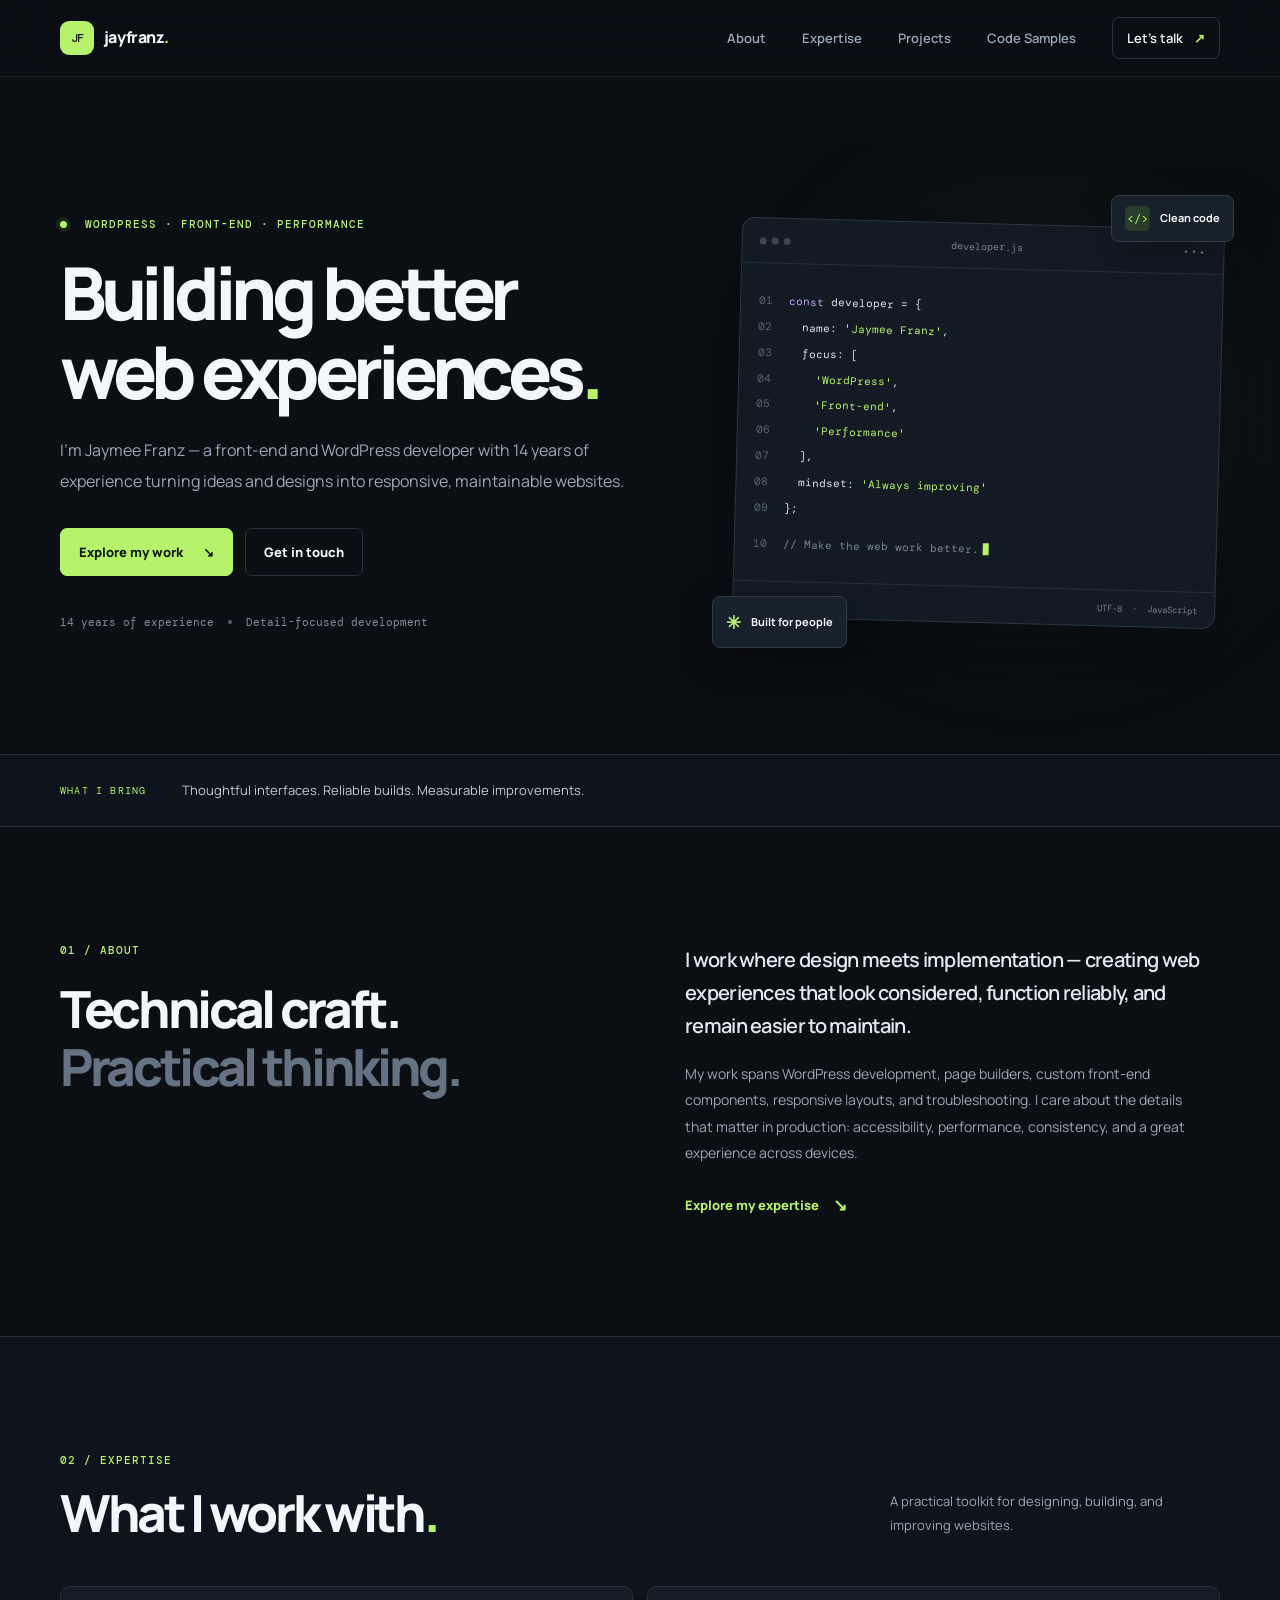
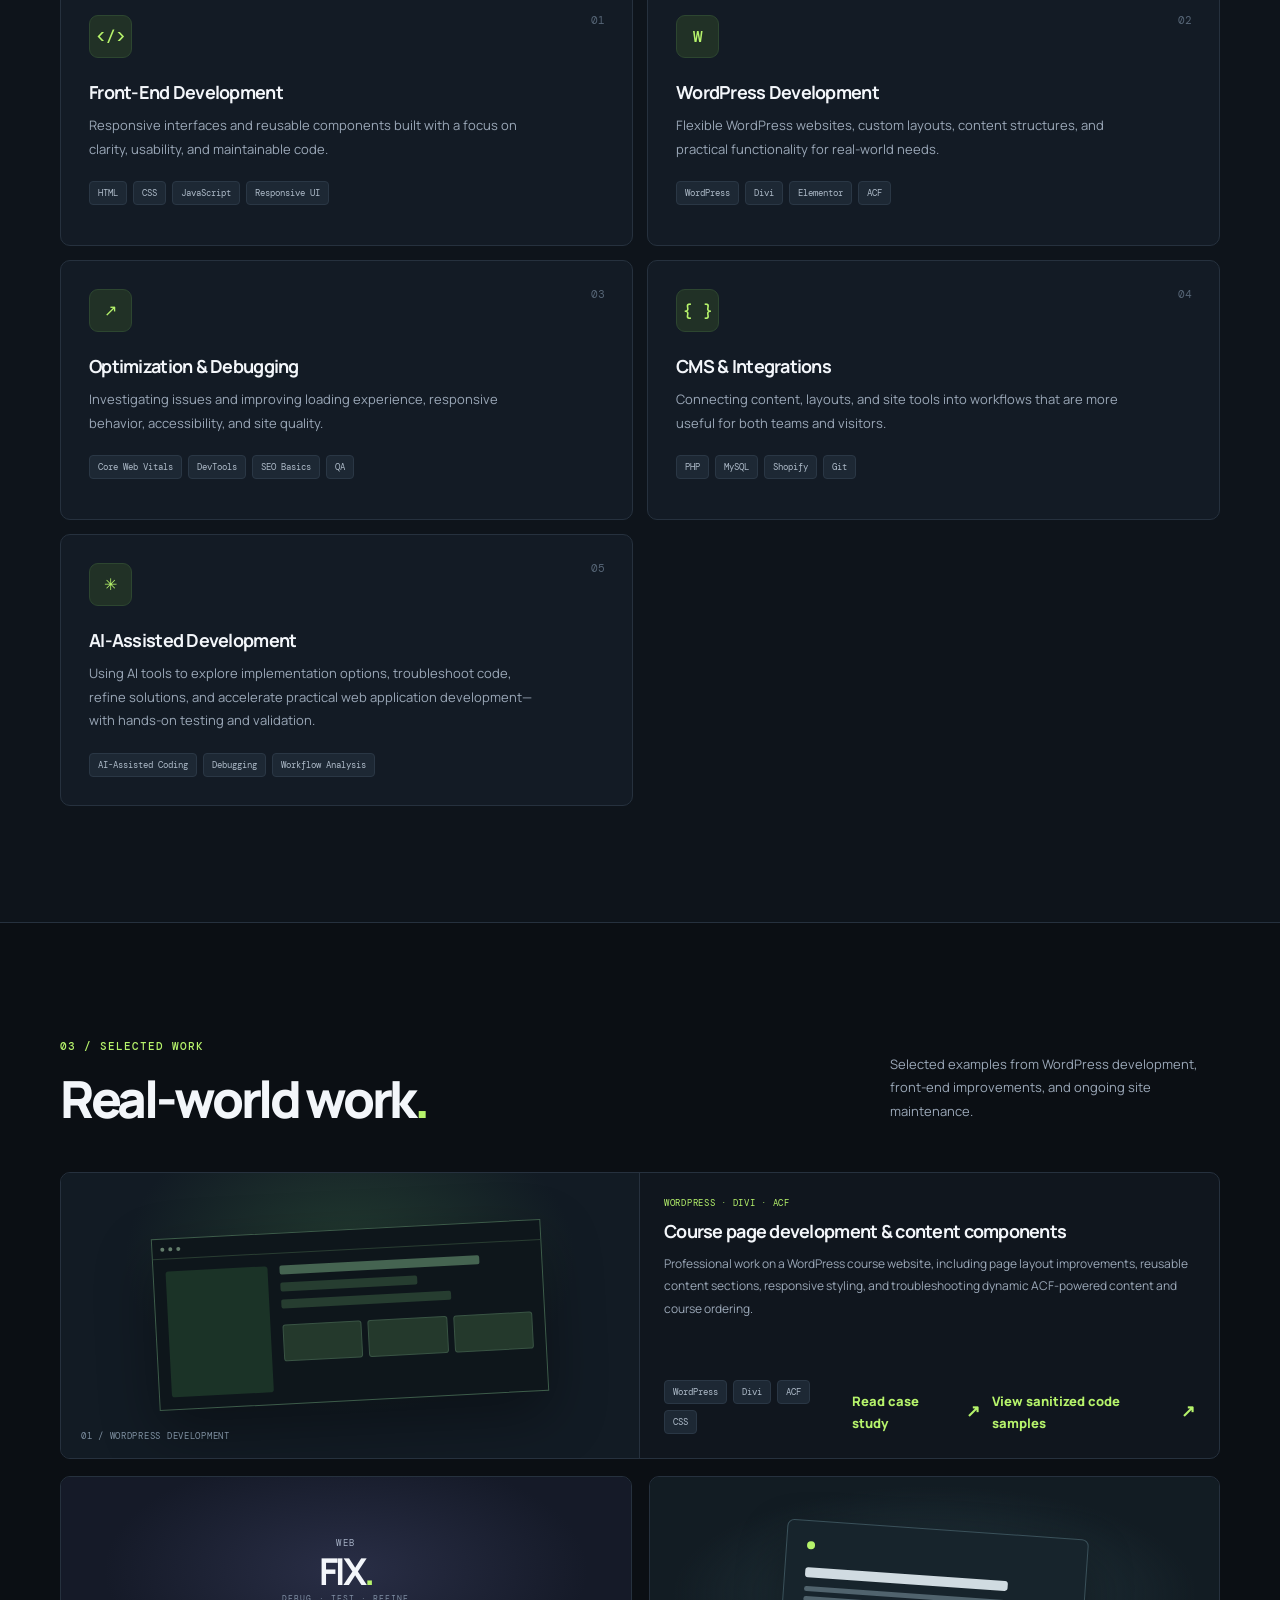
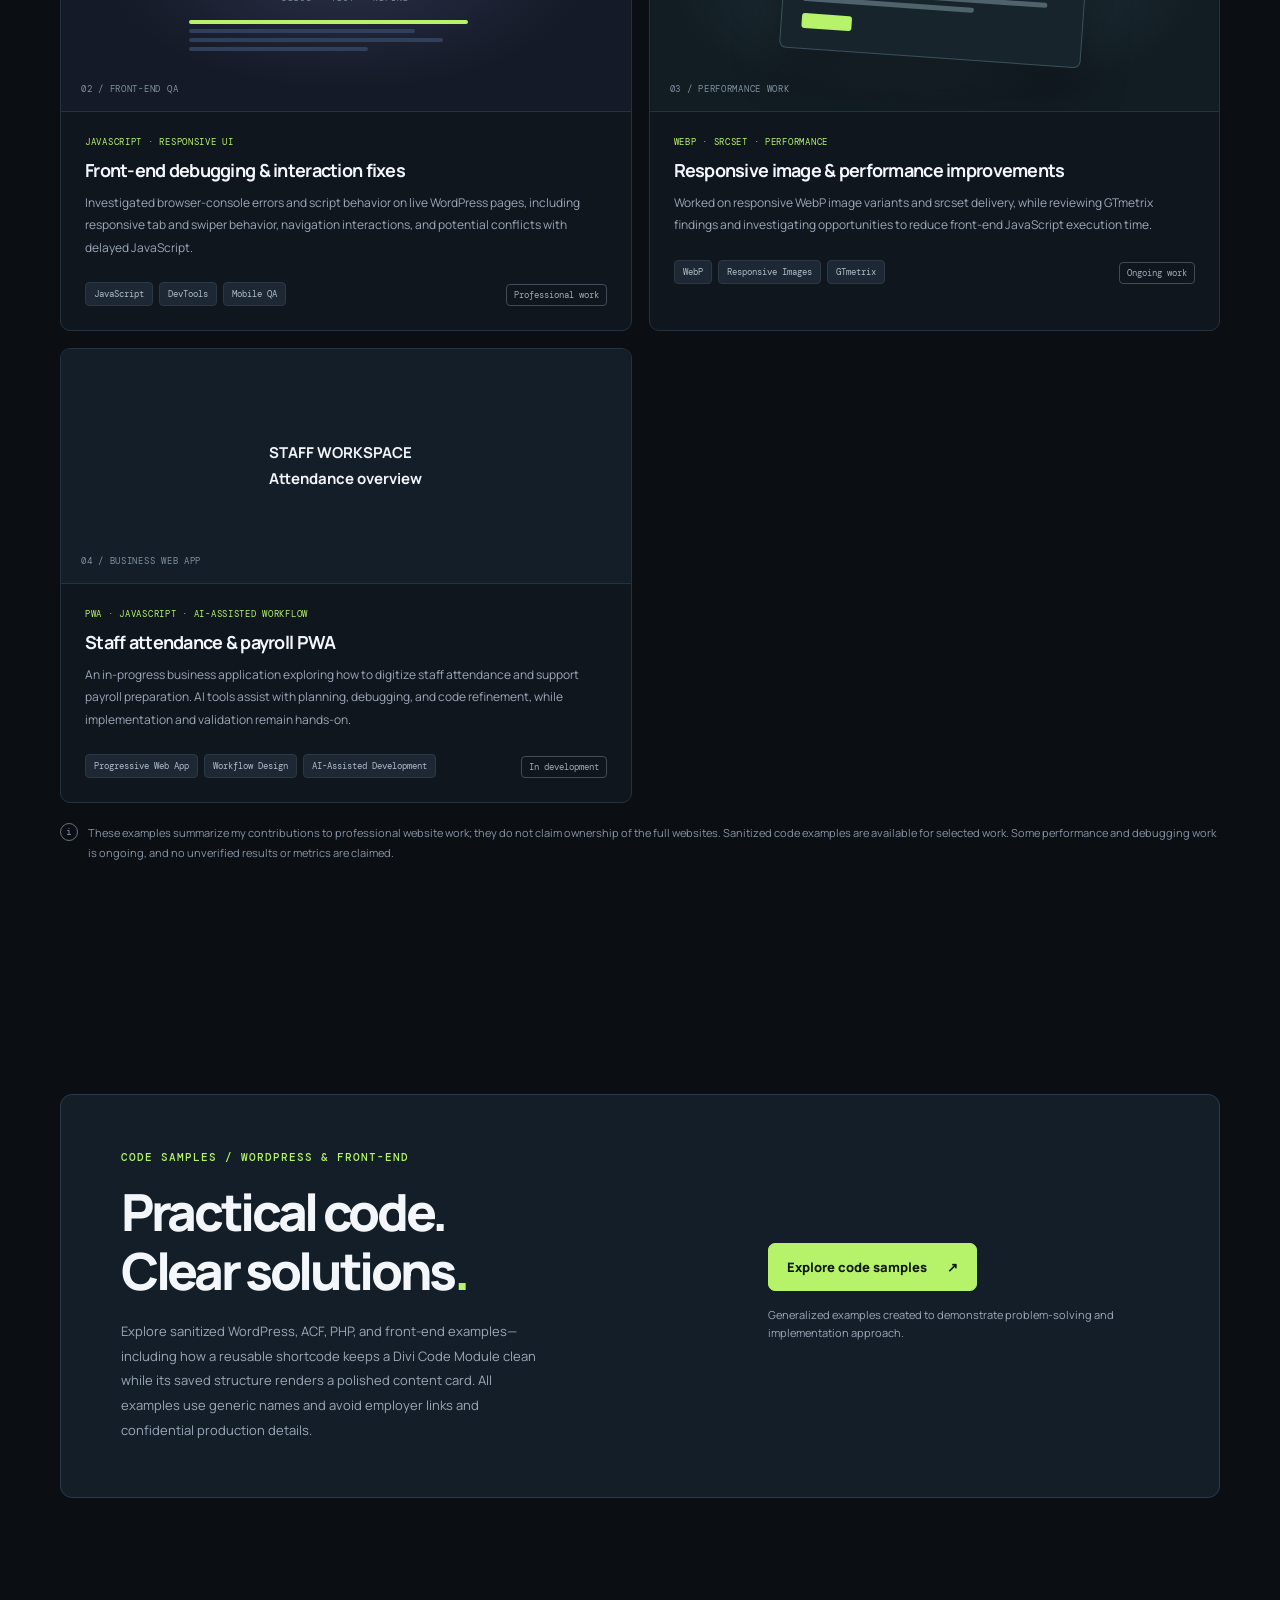
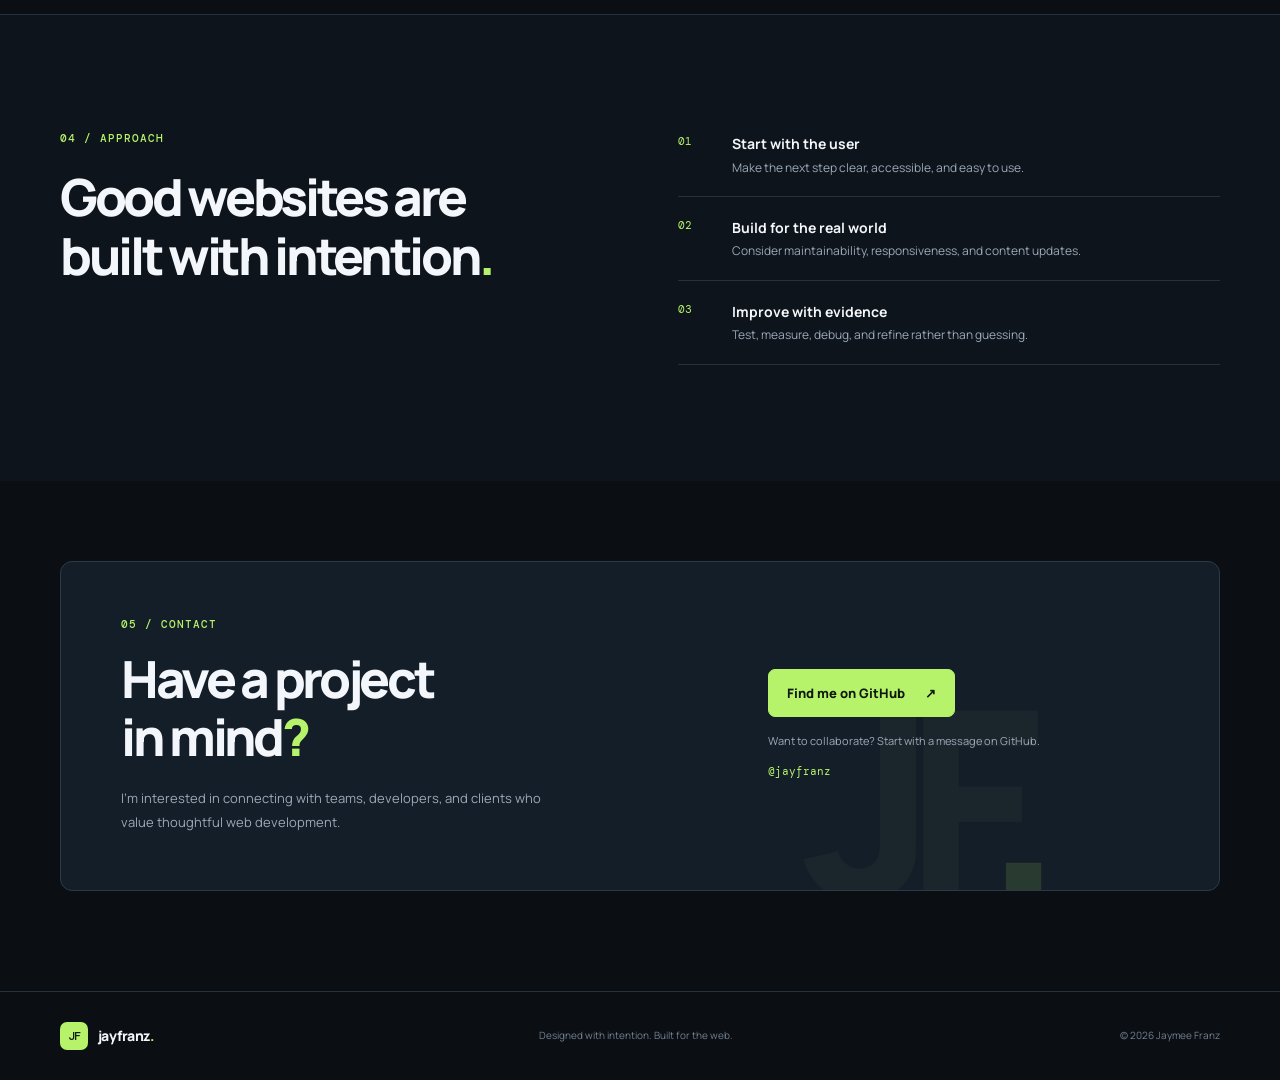
==== commit 47f04c8a: "Showcase AI-assisted development and in-progress attendance payroll PWA" ====
--- a/index.html
+++ b/index.html
@@ -40,12 +40,14 @@
 <article class="expertise-card"><div class="card-index">02</div><div class="card-icon" aria-hidden="true">W</div><h3>WordPress Development</h3><p>Flexible WordPress websites, custom layouts, content structures, and practical functionality for real-world needs.</p><div class="tag-list"><span>WordPress</span><span>Divi</span><span>Elementor</span><span>ACF</span></div></article>
 <article class="expertise-card"><div class="card-index">03</div><div class="card-icon" aria-hidden="true">↗</div><h3>Optimization &amp; Debugging</h3><p>Investigating issues and improving loading experience, responsive behavior, accessibility, and site quality.</p><div class="tag-list"><span>Core Web Vitals</span><span>DevTools</span><span>SEO Basics</span><span>QA</span></div></article>
 <article class="expertise-card"><div class="card-index">04</div><div class="card-icon" aria-hidden="true">{ }</div><h3>CMS &amp; Integrations</h3><p>Connecting content, layouts, and site tools into workflows that are more useful for both teams and visitors.</p><div class="tag-list"><span>PHP</span><span>MySQL</span><span>Shopify</span><span>Git</span></div></article>
+<article class="expertise-card"><div class="card-index">05</div><div class="card-icon" aria-hidden="true">✳</div><h3>AI-Assisted Development</h3><p>Using AI tools to explore implementation options, troubleshoot code, refine solutions, and accelerate practical web application development—with hands-on testing and validation.</p><div class="tag-list"><span>AI-Assisted Coding</span><span>Debugging</span><span>Workflow Analysis</span></div></article>
 </div></div></section>
 <section class="section projects-section" id="projects"><div class="container"><div class="section-heading"><div><p class="eyebrow">03 / SELECTED WORK</p><h2>Real-world work<span class="accent">.</span></h2></div><p class="section-note">Selected examples from WordPress development, front-end improvements, and ongoing site maintenance.</p></div>
 <div class="project-grid">
 <article class="project-card project-featured"><div class="project-visual visual-wordpress"><div class="visual-window"><div class="visual-top"><span></span><span></span><span></span></div><div class="visual-layout"><div class="visual-side"></div><div class="visual-main"><i></i><i></i><i></i><div class="visual-blocks"><b></b><b></b><b></b></div></div></div></div><span class="visual-label">01 / WORDPRESS DEVELOPMENT</span></div><div class="project-info"><div><p class="project-type">WORDPRESS · DIVI · ACF</p><h3>Course page development &amp; content components</h3></div><p class="project-description">Professional work on a WordPress course website, including page layout improvements, reusable content sections, responsive styling, and troubleshooting dynamic ACF-powered content and course ordering.</p><div class="project-footer"><div class="tag-list"><span>WordPress</span><span>Divi</span><span>ACF</span><span>CSS</span></div><a class="text-link" href="case-study-wordpress.html">Read case study <span aria-hidden="true">↗</span></a><a class="text-link" href="code-samples.html">View sanitized code samples <span aria-hidden="true">↗</span></a></div></div></article>
 <article class="project-card"><div class="project-visual visual-performance"><div class="performance-gauge"><span>WEB</span><strong>FIX<span>.</span></strong><small>DEBUG · TEST · REFINE</small></div><div class="performance-lines"><i></i><i></i><i></i><i></i></div><span class="visual-label">02 / FRONT-END QA</span></div><div class="project-info"><div><p class="project-type">JAVASCRIPT · RESPONSIVE UI</p><h3>Front-end debugging &amp; interaction fixes</h3></div><p class="project-description">Investigated browser-console errors and script behavior on live WordPress pages, including responsive tab and swiper behavior, navigation interactions, and potential conflicts with delayed JavaScript.</p><div class="project-footer"><div class="tag-list"><span>JavaScript</span><span>DevTools</span><span>Mobile QA</span></div><span class="project-status">Professional work</span></div></article>
 <article class="project-card"><div class="project-visual visual-frontend"><div class="frontend-card"><div class="frontend-dot"></div><div class="frontend-title"></div><div class="frontend-text"></div><div class="frontend-button"></div></div><span class="visual-label">03 / PERFORMANCE WORK</span></div><div class="project-info"><div><p class="project-type">WEBP · SRCSET · PERFORMANCE</p><h3>Responsive image &amp; performance improvements</h3></div><p class="project-description">Worked on responsive WebP image variants and srcset delivery, while reviewing GTmetrix findings and investigating opportunities to reduce front-end JavaScript execution time.</p><div class="project-footer"><div class="tag-list"><span>WebP</span><span>Responsive Images</span><span>GTmetrix</span></div><span class="project-status">Ongoing work</span></div></article>
+<article class="project-card"><div class="project-visual visual-ai-app"><div class="ai-app-window"><div class="ai-app-top"><span></span><span></span><span></span><b>STAFF WORKSPACE</b></div><div class="ai-app-body"><div class="ai-app-sidebar"><i></i><i></i><i></i><i></i></div><div class="ai-app-main"><strong>Attendance overview</strong><div class="ai-app-stats"><i></i><i></i><i></i></div><div class="ai-app-table"><i></i><i></i><i></i></div></div></div></div><span class="visual-label">04 / BUSINESS WEB APP</span></div><div class="project-info"><div><p class="project-type">PWA · JAVASCRIPT · AI-ASSISTED WORKFLOW</p><h3>Staff attendance &amp; payroll PWA</h3></div><p class="project-description">An in-progress business application exploring how to digitize staff attendance and support payroll preparation. AI tools assist with planning, debugging, and code refinement, while implementation and validation remain hands-on.</p><div class="project-footer"><div class="tag-list"><span>Progressive Web App</span><span>Workflow Design</span><span>AI-Assisted Development</span></div><span class="project-status">In development</span></div></div></article>
 </div><p class="projects-note"><span class="note-mark">i</span> These examples summarize my contributions to professional website work; they do not claim ownership of the full websites. Sanitized code examples are available for selected work. Some performance and debugging work is ongoing, and no unverified results or metrics are claimed.</p></div></section>
 <section class="section code-samples-promo" id="code-samples"><div class="container"><div class="contact-panel"><div><p class="eyebrow">CODE SAMPLES / WORDPRESS &amp; FRONT-END</p><h2>Practical code.<br>Clear solutions<span class="accent">.</span></h2><p class="contact-copy">Explore sanitized WordPress, ACF, PHP, and front-end examples—including how a reusable shortcode keeps a Divi Code Module clean while its saved structure renders a polished content card. All examples use generic names and avoid employer links and confidential production details.</p></div><div class="contact-actions"><a class="button button-primary" href="code-samples.html">Explore code samples <span aria-hidden="true">↗</span></a><p>Generalized examples created to demonstrate problem-solving and implementation approach.</p></div></div></div></section>
 <section class="section approach-section"><div class="container approach-wrap"><div><p class="eyebrow">04 / APPROACH</p><h2>Good websites are<br>built with intention<span class="accent">.</span></h2></div><div class="approach-list"><div><span>01</span><p><strong>Start with the user</strong><br>Make the next step clear, accessible, and easy to use.</p></div><div><span>02</span><p><strong>Build for the real world</strong><br>Consider maintainability, responsiveness, and content updates.</p></div><div><span>03</span><p><strong>Improve with evidence</strong><br>Test, measure, debug, and refine rather than guessing.</p></div></div></div></section>
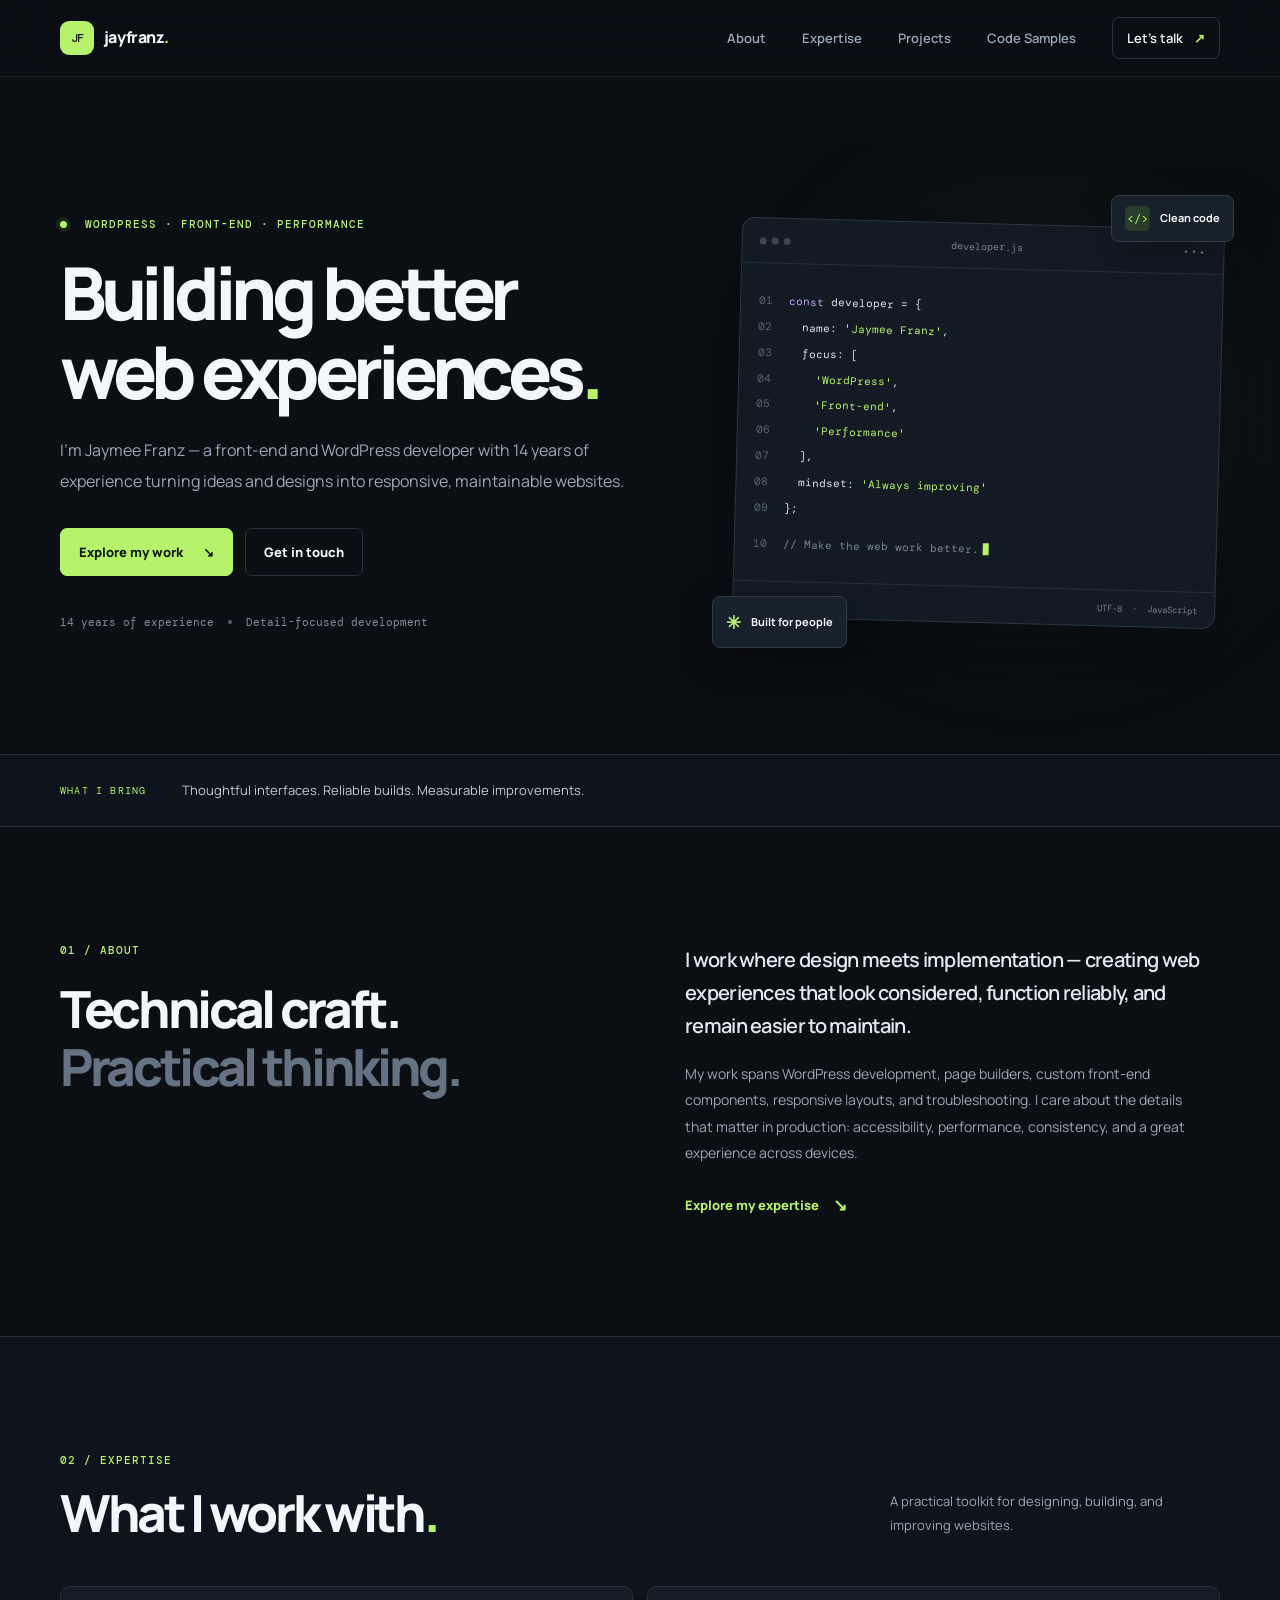
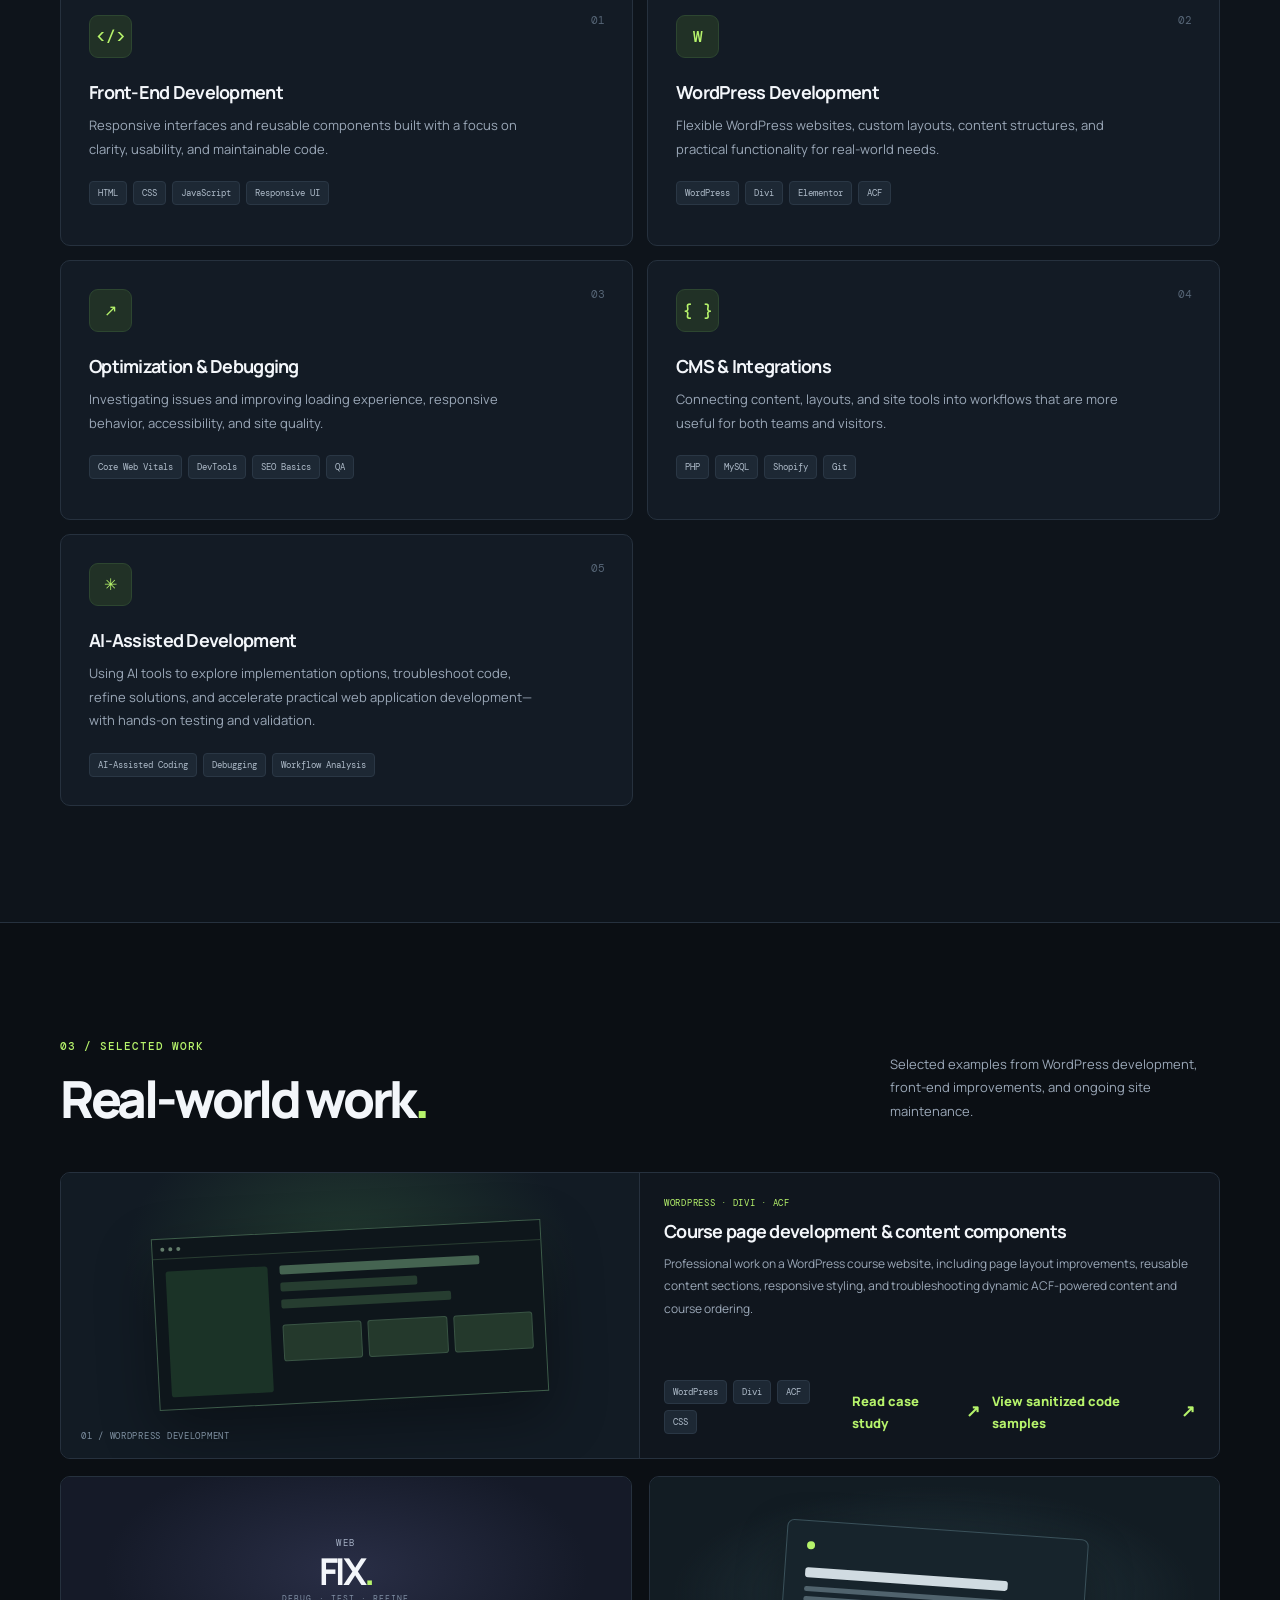
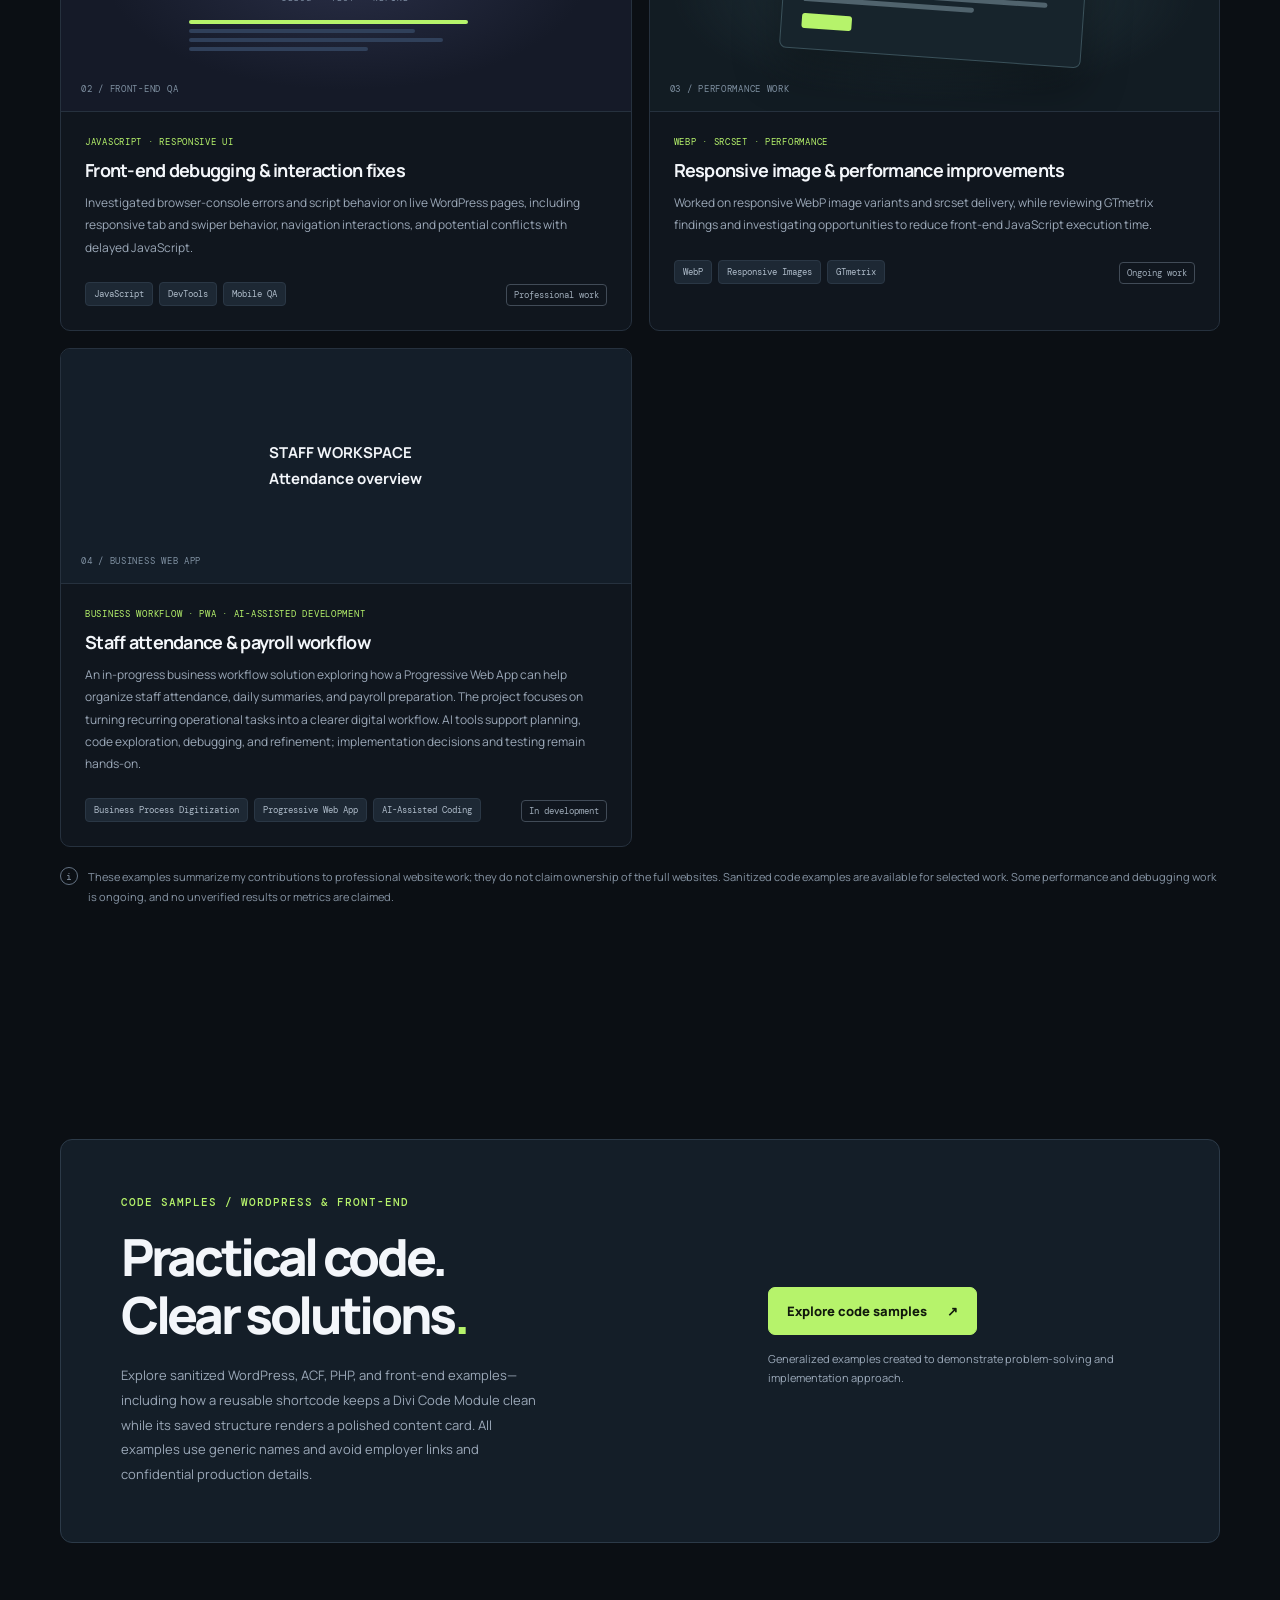
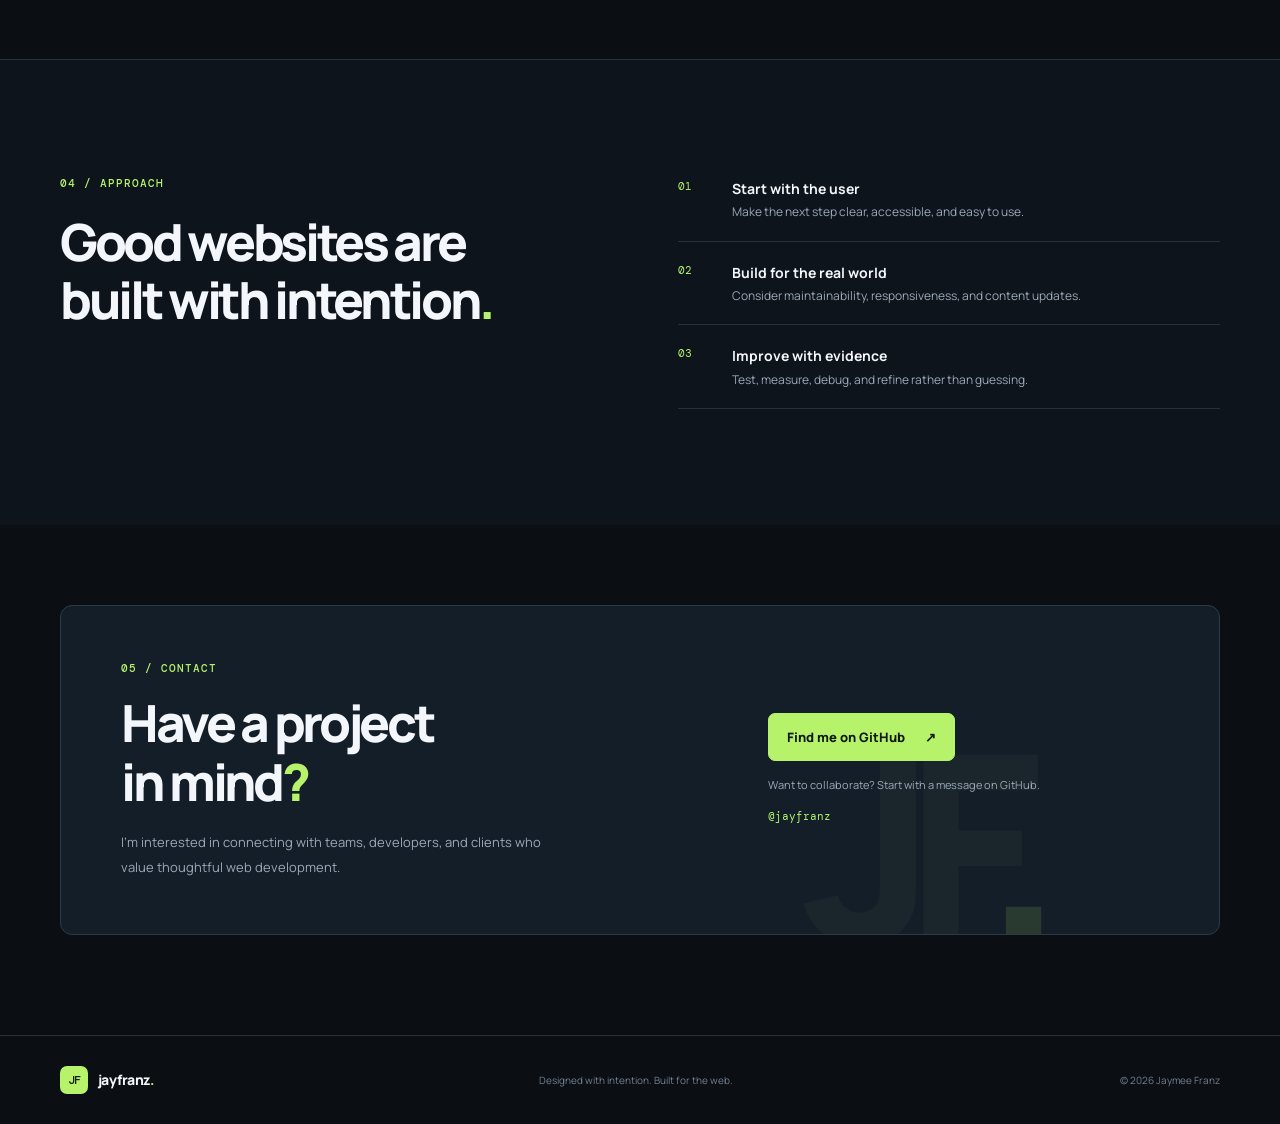
==== commit eb61922a: "Position attendance payroll PWA as business workflow solution" ====
--- a/index.html
+++ b/index.html
@@ -47,7 +47,7 @@
 <article class="project-card project-featured"><div class="project-visual visual-wordpress"><div class="visual-window"><div class="visual-top"><span></span><span></span><span></span></div><div class="visual-layout"><div class="visual-side"></div><div class="visual-main"><i></i><i></i><i></i><div class="visual-blocks"><b></b><b></b><b></b></div></div></div></div><span class="visual-label">01 / WORDPRESS DEVELOPMENT</span></div><div class="project-info"><div><p class="project-type">WORDPRESS · DIVI · ACF</p><h3>Course page development &amp; content components</h3></div><p class="project-description">Professional work on a WordPress course website, including page layout improvements, reusable content sections, responsive styling, and troubleshooting dynamic ACF-powered content and course ordering.</p><div class="project-footer"><div class="tag-list"><span>WordPress</span><span>Divi</span><span>ACF</span><span>CSS</span></div><a class="text-link" href="case-study-wordpress.html">Read case study <span aria-hidden="true">↗</span></a><a class="text-link" href="code-samples.html">View sanitized code samples <span aria-hidden="true">↗</span></a></div></div></article>
 <article class="project-card"><div class="project-visual visual-performance"><div class="performance-gauge"><span>WEB</span><strong>FIX<span>.</span></strong><small>DEBUG · TEST · REFINE</small></div><div class="performance-lines"><i></i><i></i><i></i><i></i></div><span class="visual-label">02 / FRONT-END QA</span></div><div class="project-info"><div><p class="project-type">JAVASCRIPT · RESPONSIVE UI</p><h3>Front-end debugging &amp; interaction fixes</h3></div><p class="project-description">Investigated browser-console errors and script behavior on live WordPress pages, including responsive tab and swiper behavior, navigation interactions, and potential conflicts with delayed JavaScript.</p><div class="project-footer"><div class="tag-list"><span>JavaScript</span><span>DevTools</span><span>Mobile QA</span></div><span class="project-status">Professional work</span></div></article>
 <article class="project-card"><div class="project-visual visual-frontend"><div class="frontend-card"><div class="frontend-dot"></div><div class="frontend-title"></div><div class="frontend-text"></div><div class="frontend-button"></div></div><span class="visual-label">03 / PERFORMANCE WORK</span></div><div class="project-info"><div><p class="project-type">WEBP · SRCSET · PERFORMANCE</p><h3>Responsive image &amp; performance improvements</h3></div><p class="project-description">Worked on responsive WebP image variants and srcset delivery, while reviewing GTmetrix findings and investigating opportunities to reduce front-end JavaScript execution time.</p><div class="project-footer"><div class="tag-list"><span>WebP</span><span>Responsive Images</span><span>GTmetrix</span></div><span class="project-status">Ongoing work</span></div></article>
-<article class="project-card"><div class="project-visual visual-ai-app"><div class="ai-app-window"><div class="ai-app-top"><span></span><span></span><span></span><b>STAFF WORKSPACE</b></div><div class="ai-app-body"><div class="ai-app-sidebar"><i></i><i></i><i></i><i></i></div><div class="ai-app-main"><strong>Attendance overview</strong><div class="ai-app-stats"><i></i><i></i><i></i></div><div class="ai-app-table"><i></i><i></i><i></i></div></div></div></div><span class="visual-label">04 / BUSINESS WEB APP</span></div><div class="project-info"><div><p class="project-type">PWA · JAVASCRIPT · AI-ASSISTED WORKFLOW</p><h3>Staff attendance &amp; payroll PWA</h3></div><p class="project-description">An in-progress business application exploring how to digitize staff attendance and support payroll preparation. AI tools assist with planning, debugging, and code refinement, while implementation and validation remain hands-on.</p><div class="project-footer"><div class="tag-list"><span>Progressive Web App</span><span>Workflow Design</span><span>AI-Assisted Development</span></div><span class="project-status">In development</span></div></div></article>
+<article class="project-card"><div class="project-visual visual-ai-app"><div class="ai-app-window"><div class="ai-app-top"><span></span><span></span><span></span><b>STAFF WORKSPACE</b></div><div class="ai-app-body"><div class="ai-app-sidebar"><i></i><i></i><i></i><i></i></div><div class="ai-app-main"><strong>Attendance overview</strong><div class="ai-app-stats"><i></i><i></i><i></i></div><div class="ai-app-table"><i></i><i></i><i></i></div></div></div></div><span class="visual-label">04 / BUSINESS WEB APP</span></div><div class="project-info"><div><p class="project-type">BUSINESS WORKFLOW · PWA · AI-ASSISTED DEVELOPMENT</p><h3>Staff attendance &amp; payroll workflow</h3></div><p class="project-description">An in-progress business workflow solution exploring how a Progressive Web App can help organize staff attendance, daily summaries, and payroll preparation. The project focuses on turning recurring operational tasks into a clearer digital workflow. AI tools support planning, code exploration, debugging, and refinement; implementation decisions and testing remain hands-on.</p><div class="project-footer"><div class="tag-list"><span>Business Process Digitization</span><span>Progressive Web App</span><span>AI-Assisted Coding</span></div><span class="project-status">In development</span></div></div></article>
 </div><p class="projects-note"><span class="note-mark">i</span> These examples summarize my contributions to professional website work; they do not claim ownership of the full websites. Sanitized code examples are available for selected work. Some performance and debugging work is ongoing, and no unverified results or metrics are claimed.</p></div></section>
 <section class="section code-samples-promo" id="code-samples"><div class="container"><div class="contact-panel"><div><p class="eyebrow">CODE SAMPLES / WORDPRESS &amp; FRONT-END</p><h2>Practical code.<br>Clear solutions<span class="accent">.</span></h2><p class="contact-copy">Explore sanitized WordPress, ACF, PHP, and front-end examples—including how a reusable shortcode keeps a Divi Code Module clean while its saved structure renders a polished content card. All examples use generic names and avoid employer links and confidential production details.</p></div><div class="contact-actions"><a class="button button-primary" href="code-samples.html">Explore code samples <span aria-hidden="true">↗</span></a><p>Generalized examples created to demonstrate problem-solving and implementation approach.</p></div></div></div></section>
 <section class="section approach-section"><div class="container approach-wrap"><div><p class="eyebrow">04 / APPROACH</p><h2>Good websites are<br>built with intention<span class="accent">.</span></h2></div><div class="approach-list"><div><span>01</span><p><strong>Start with the user</strong><br>Make the next step clear, accessible, and easy to use.</p></div><div><span>02</span><p><strong>Build for the real world</strong><br>Consider maintainability, responsiveness, and content updates.</p></div><div><span>03</span><p><strong>Improve with evidence</strong><br>Test, measure, debug, and refine rather than guessing.</p></div></div></div></section>
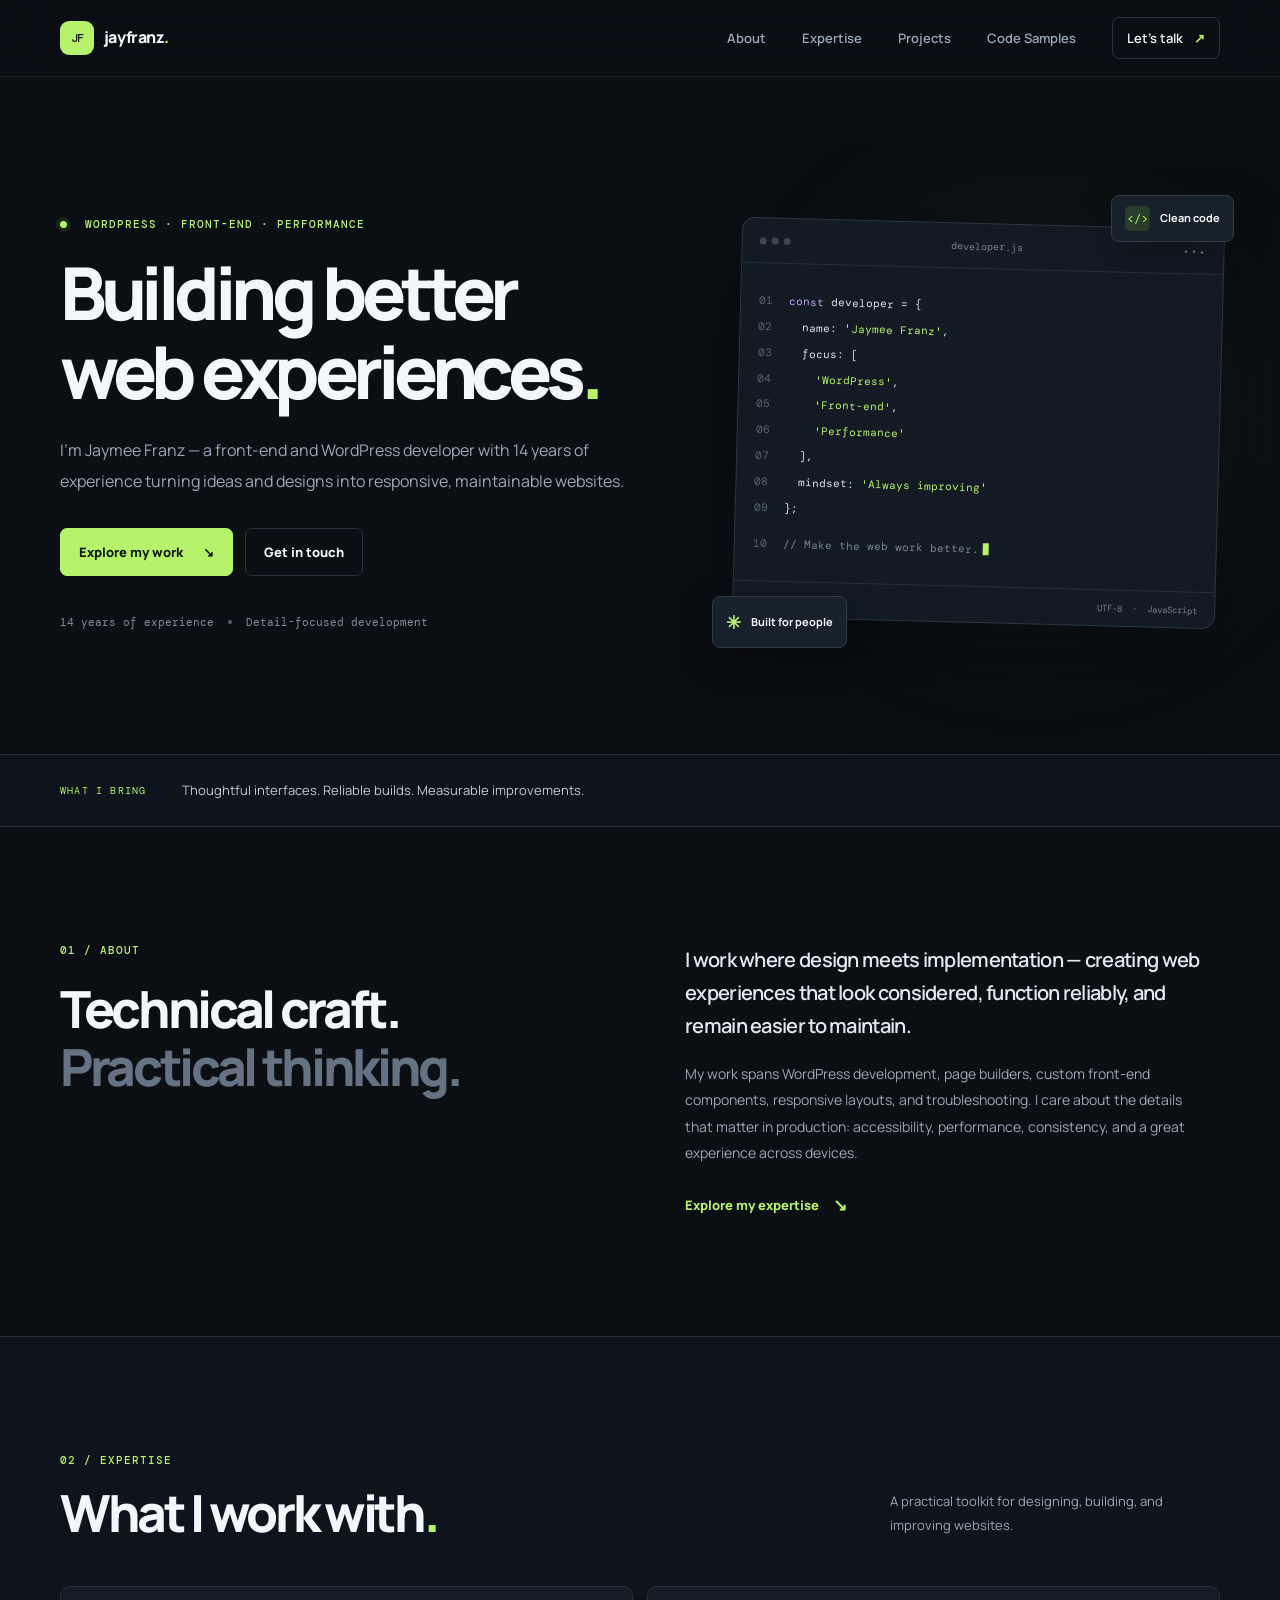
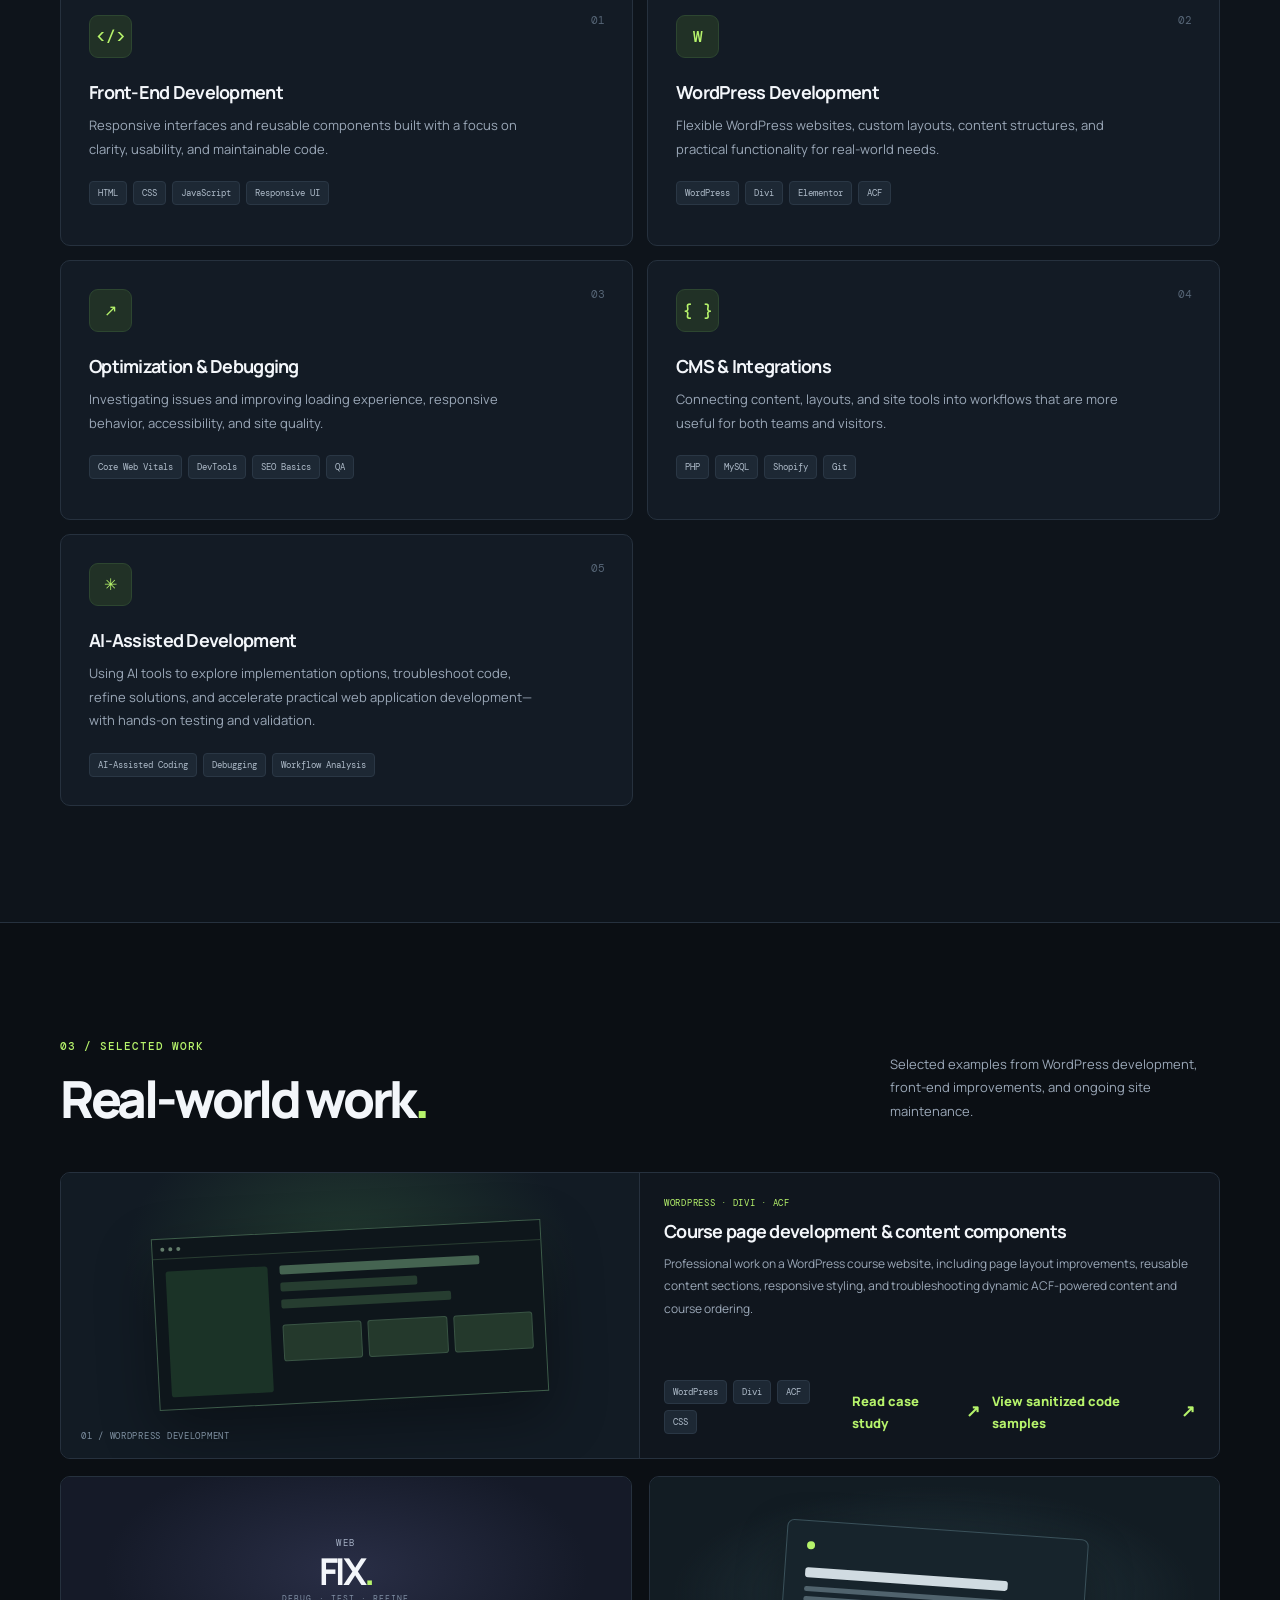
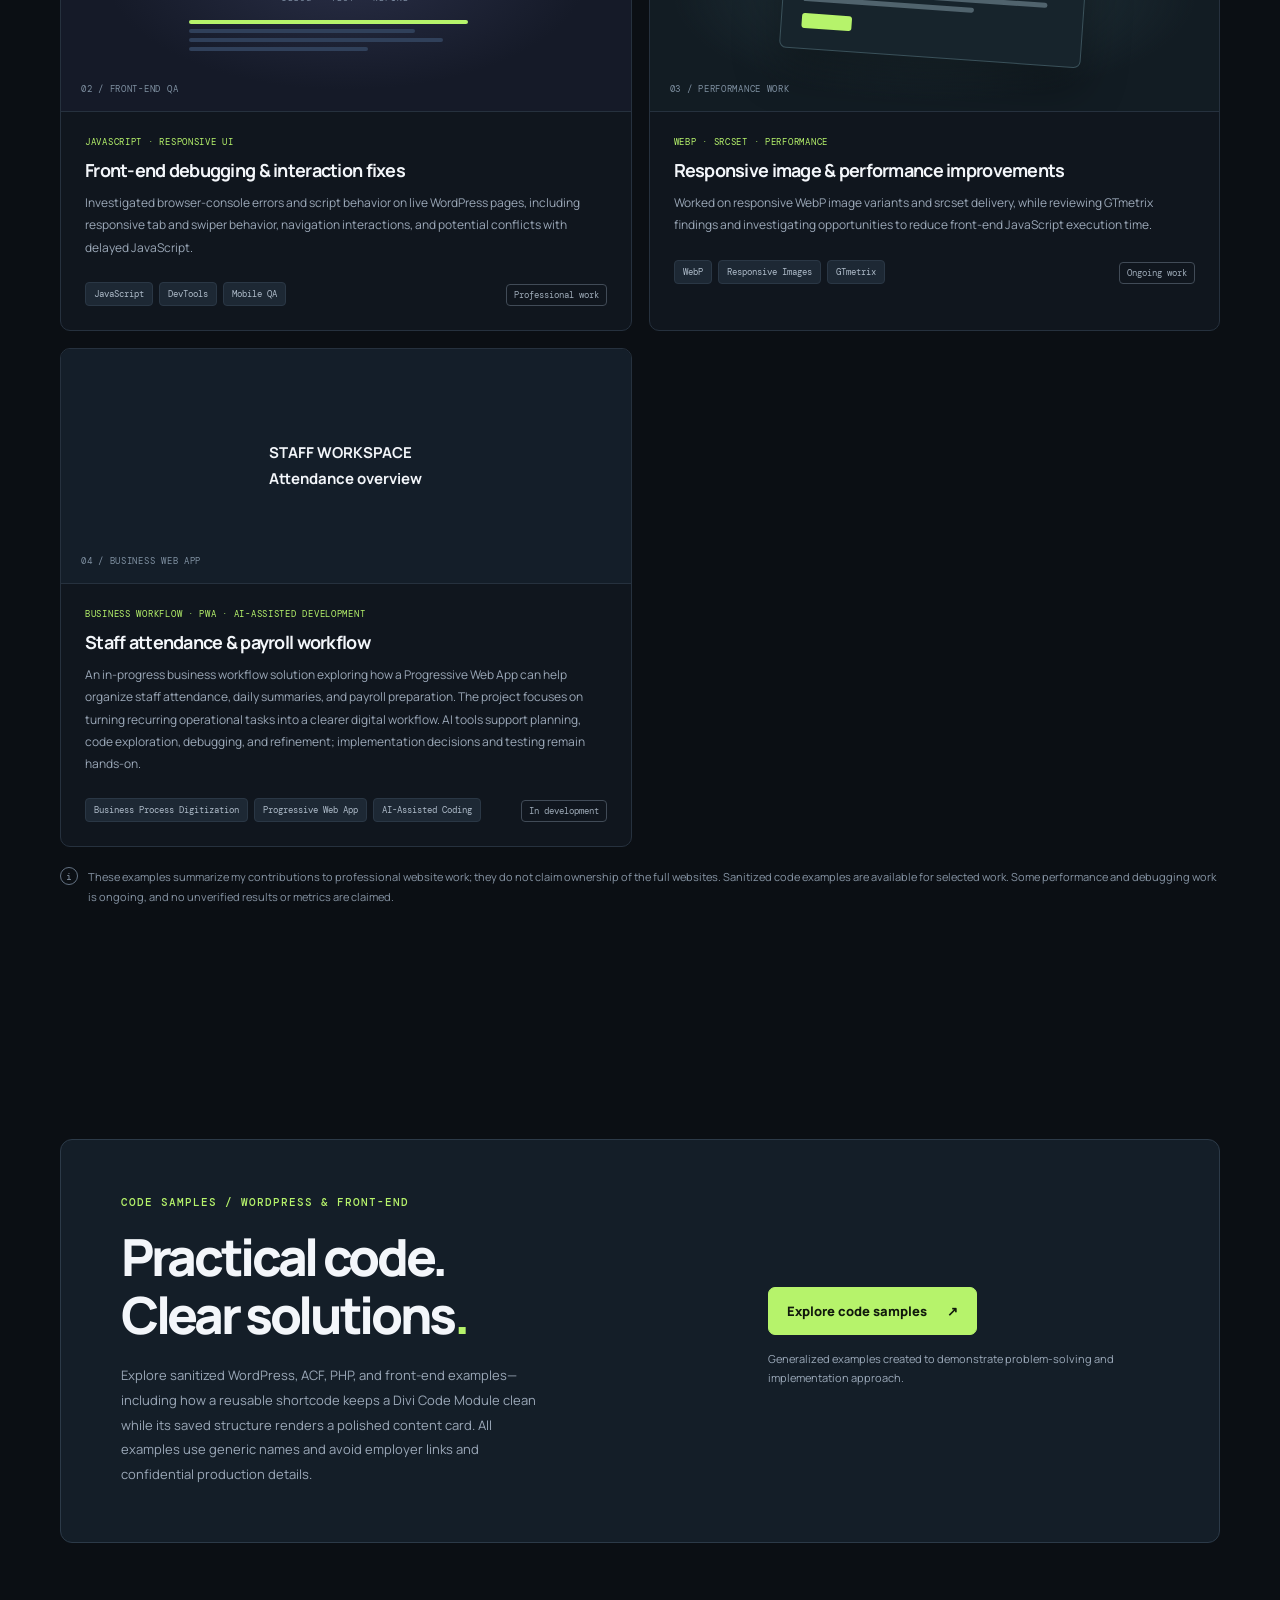
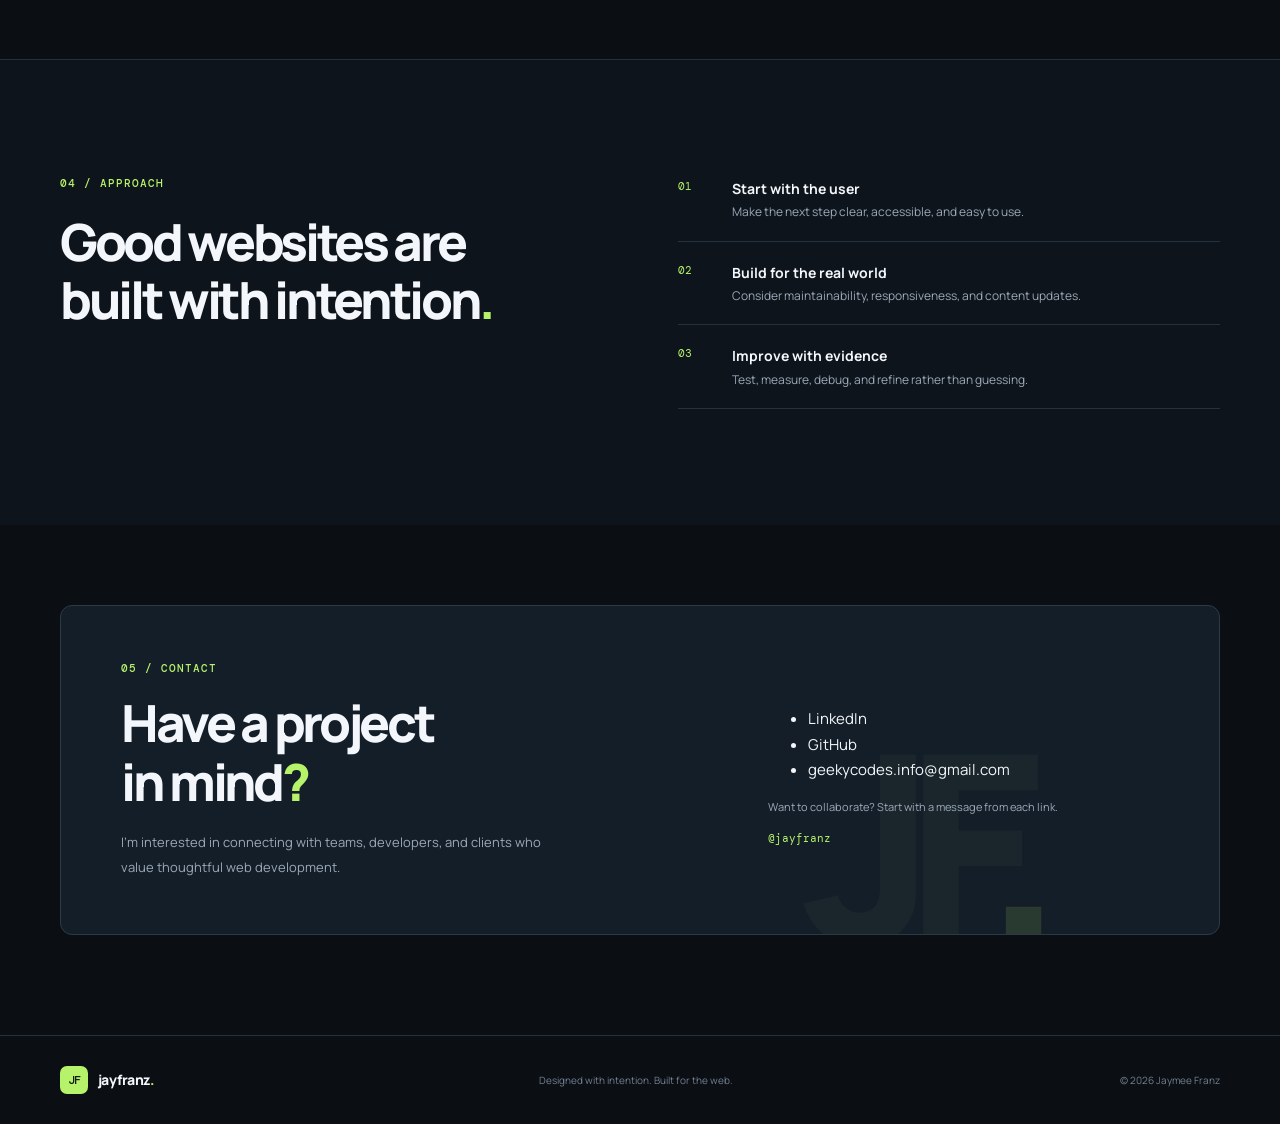
==== commit 132afbc0: "Enhance contact section with additional links Updated the contact section to include additional link" ====
--- a/index.html
+++ b/index.html
@@ -51,6 +51,20 @@
 </div><p class="projects-note"><span class="note-mark">i</span> These examples summarize my contributions to professional website work; they do not claim ownership of the full websites. Sanitized code examples are available for selected work. Some performance and debugging work is ongoing, and no unverified results or metrics are claimed.</p></div></section>
 <section class="section code-samples-promo" id="code-samples"><div class="container"><div class="contact-panel"><div><p class="eyebrow">CODE SAMPLES / WORDPRESS &amp; FRONT-END</p><h2>Practical code.<br>Clear solutions<span class="accent">.</span></h2><p class="contact-copy">Explore sanitized WordPress, ACF, PHP, and front-end examples—including how a reusable shortcode keeps a Divi Code Module clean while its saved structure renders a polished content card. All examples use generic names and avoid employer links and confidential production details.</p></div><div class="contact-actions"><a class="button button-primary" href="code-samples.html">Explore code samples <span aria-hidden="true">↗</span></a><p>Generalized examples created to demonstrate problem-solving and implementation approach.</p></div></div></div></section>
 <section class="section approach-section"><div class="container approach-wrap"><div><p class="eyebrow">04 / APPROACH</p><h2>Good websites are<br>built with intention<span class="accent">.</span></h2></div><div class="approach-list"><div><span>01</span><p><strong>Start with the user</strong><br>Make the next step clear, accessible, and easy to use.</p></div><div><span>02</span><p><strong>Build for the real world</strong><br>Consider maintainability, responsiveness, and content updates.</p></div><div><span>03</span><p><strong>Improve with evidence</strong><br>Test, measure, debug, and refine rather than guessing.</p></div></div></div></section>
-<section class="section contact-section" id="contact"><div class="container contact-panel"><div><p class="eyebrow">05 / CONTACT</p><h2>Have a project<br>in mind<span class="accent">?</span></h2><p class="contact-copy">I'm interested in connecting with teams, developers, and clients who value thoughtful web development.</p></div><div class="contact-actions"><a class="button button-primary" href="https://github.com/jayfranz" target="_blank" rel="noreferrer">Find me on GitHub <span aria-hidden="true">↗</span></a><p>Want to collaborate? Start with a message on GitHub.</p><span class="contact-handle">@jayfranz</span></div><div class="contact-decoration" aria-hidden="true">JF<span>.</span></div></div></section>
+<section class="section contact-section" id="contact"><div class="container contact-panel"><div><p class="eyebrow">05 / CONTACT</p><h2>Have a project<br>in mind<span class="accent">?</span></h2><p class="contact-copy">I'm interested in connecting with teams, developers, and clients who value thoughtful web development.</p></div>
+  
+  <div class="contact-actions">
+
+    <ul class="contact__links">
+      <li><a href="https://www.linkedin.com/in/jfgeekycodes/" rel="me noopener">LinkedIn</a></li>
+      <li><a href="https://github.com/jayfranz" rel="me noopener">GitHub</a></li>
+      <li><a href="mailto:geekycodes.info@gmail.com">geekycodes.info@gmail.com</a></li>
+    </ul>
+    
+    <p>Want to collaborate? Start with a message from each link.</p><span class="contact-handle">@jayfranz</span>
+  
+  </div>
+  
+  <div class="contact-decoration" aria-hidden="true">JF<span>.</span></div></div></section>
 </main><footer class="site-footer"><div class="container footer-inner"><a class="brand" href="#home"><span class="brand-mark">JF</span><span>jayfranz<span class="brand-dot">.</span></span></a><p>Designed with intention. Built for the web.</p><p>© <span id="year"></span> Jaymee Franz</p></div></footer>
-</body></html>+</body></html>
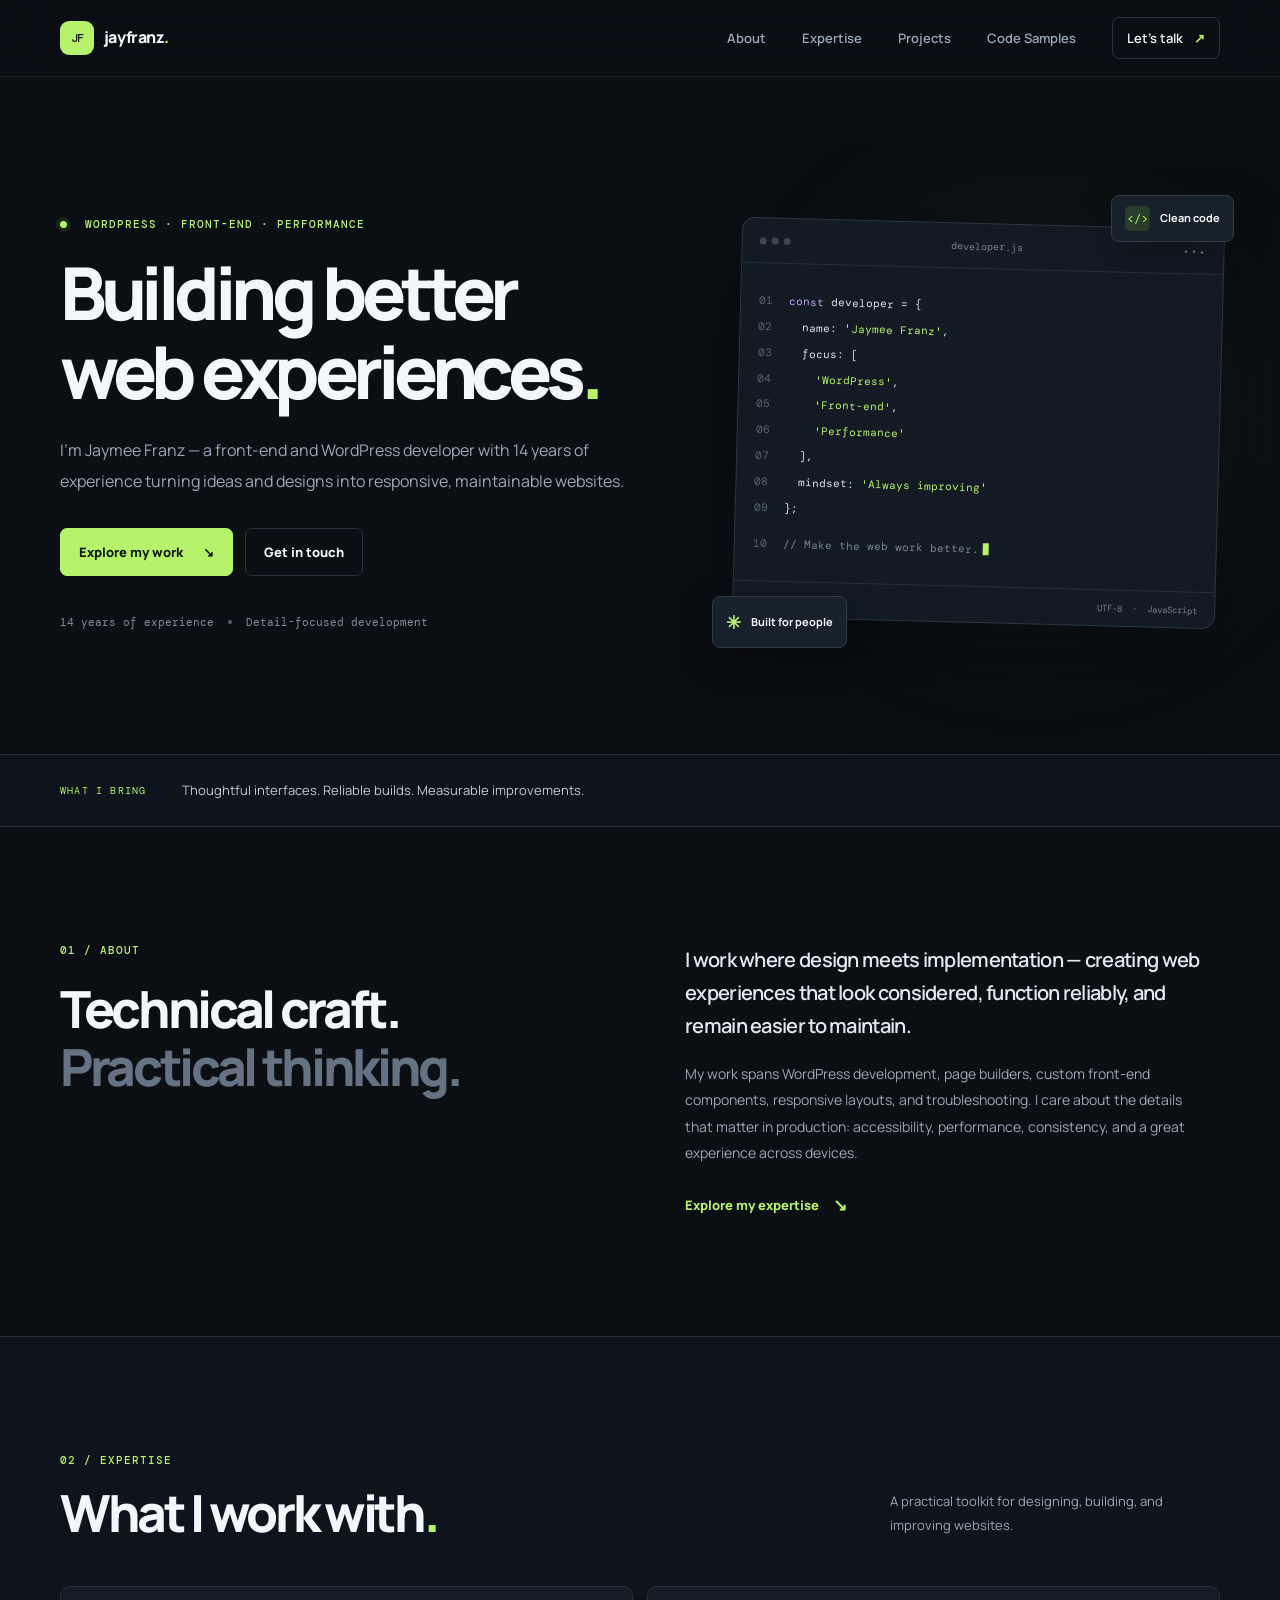
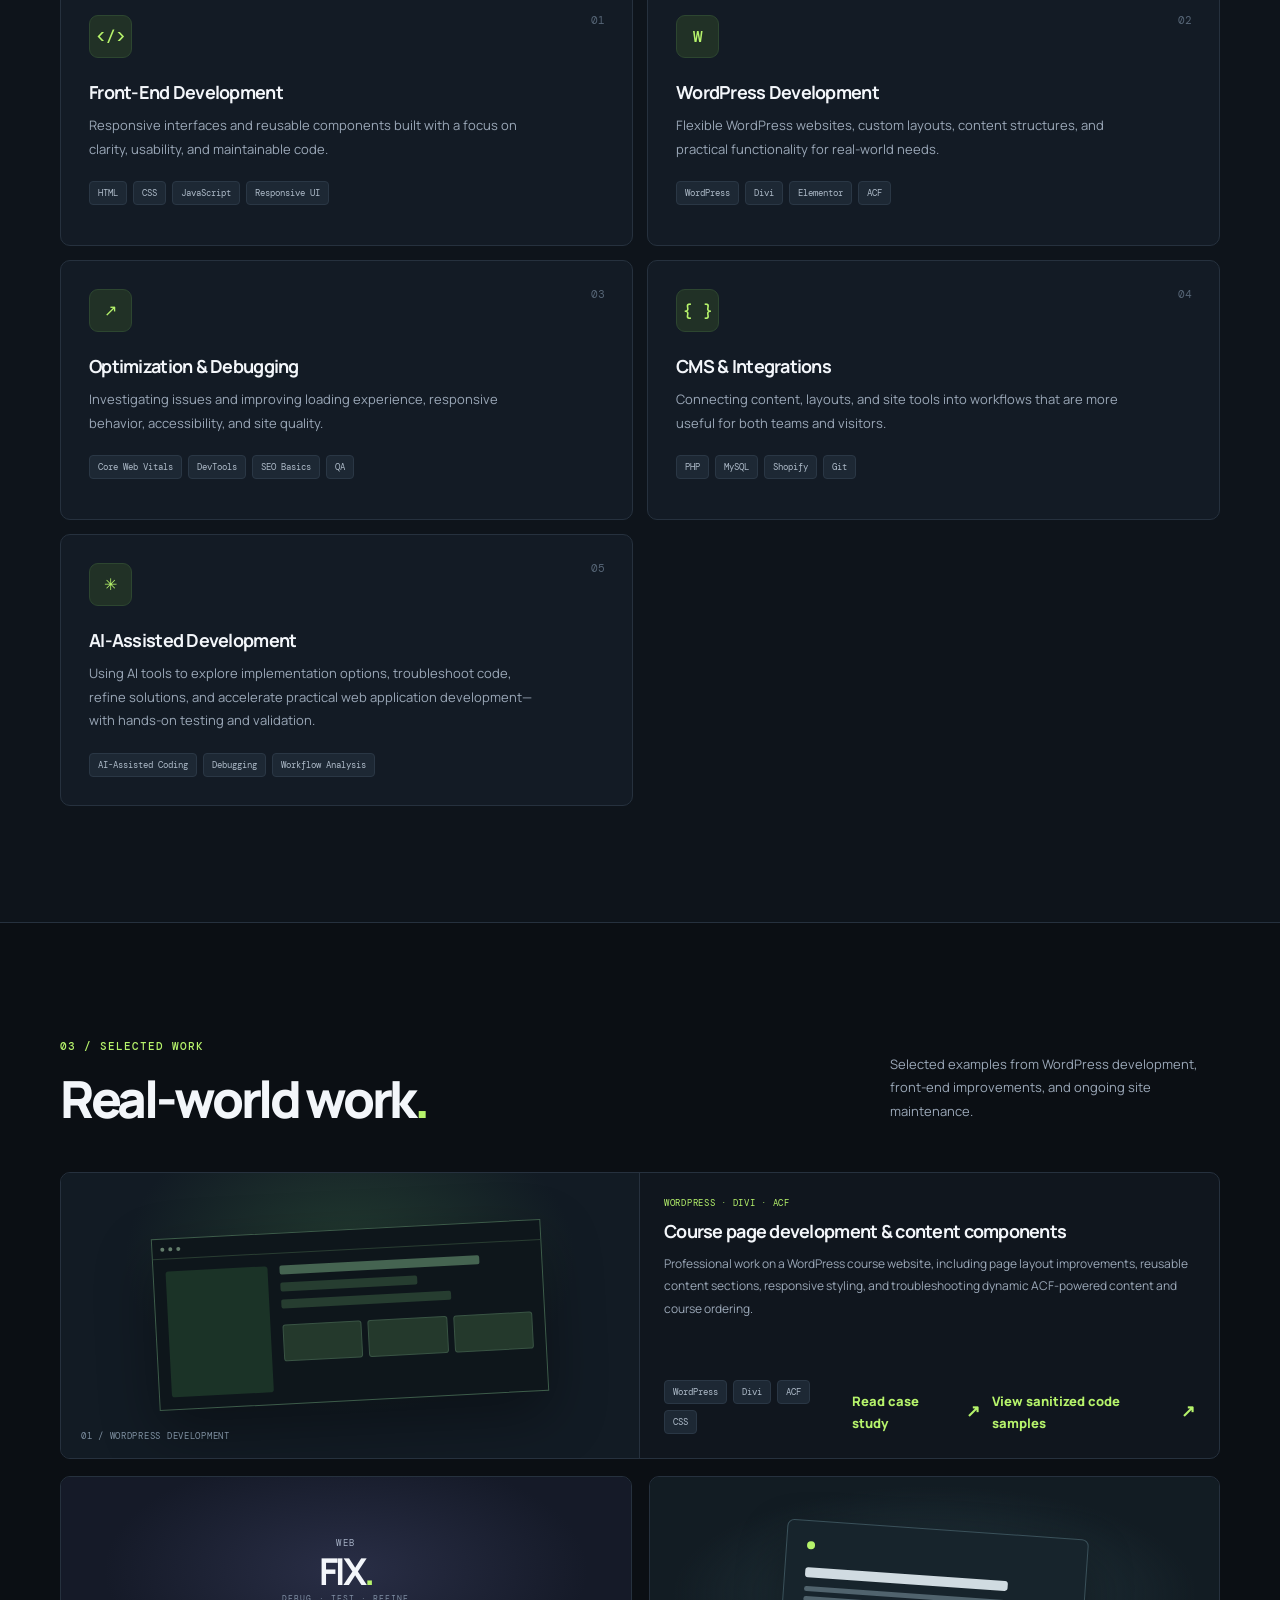
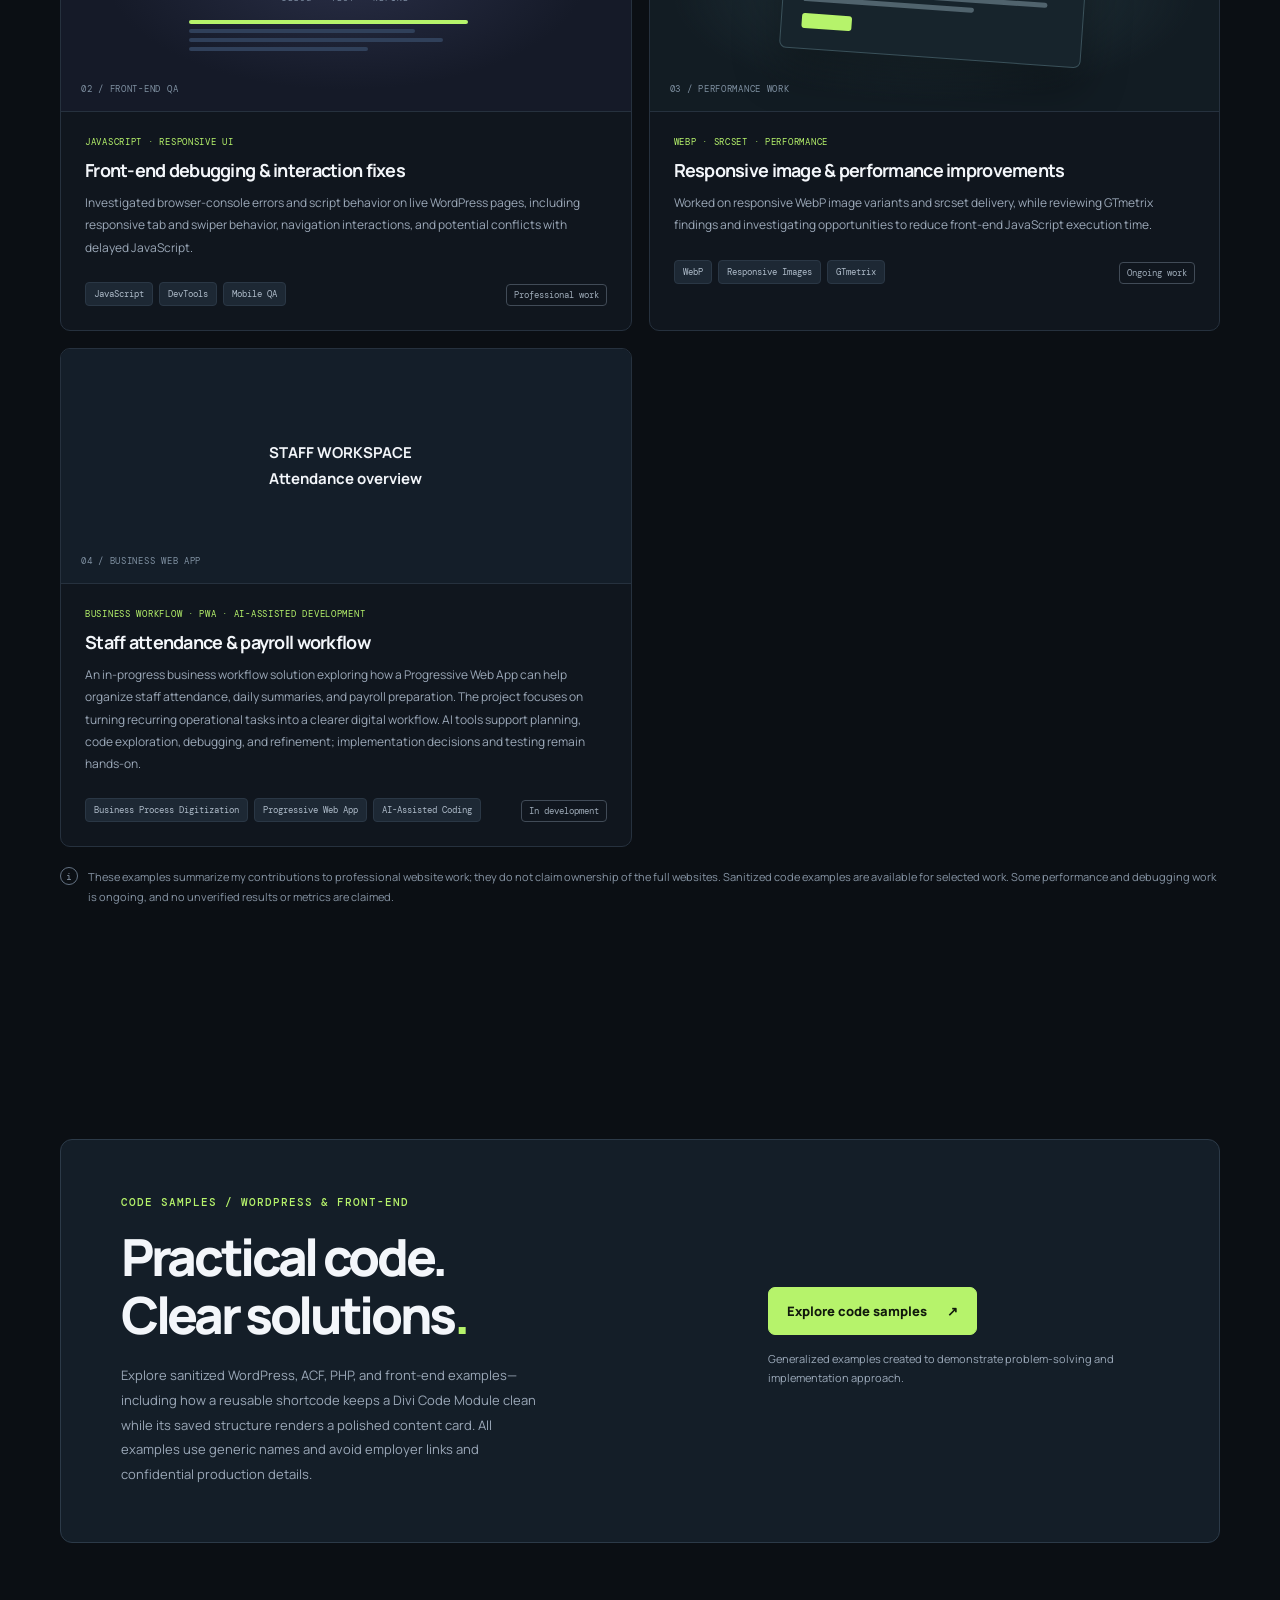
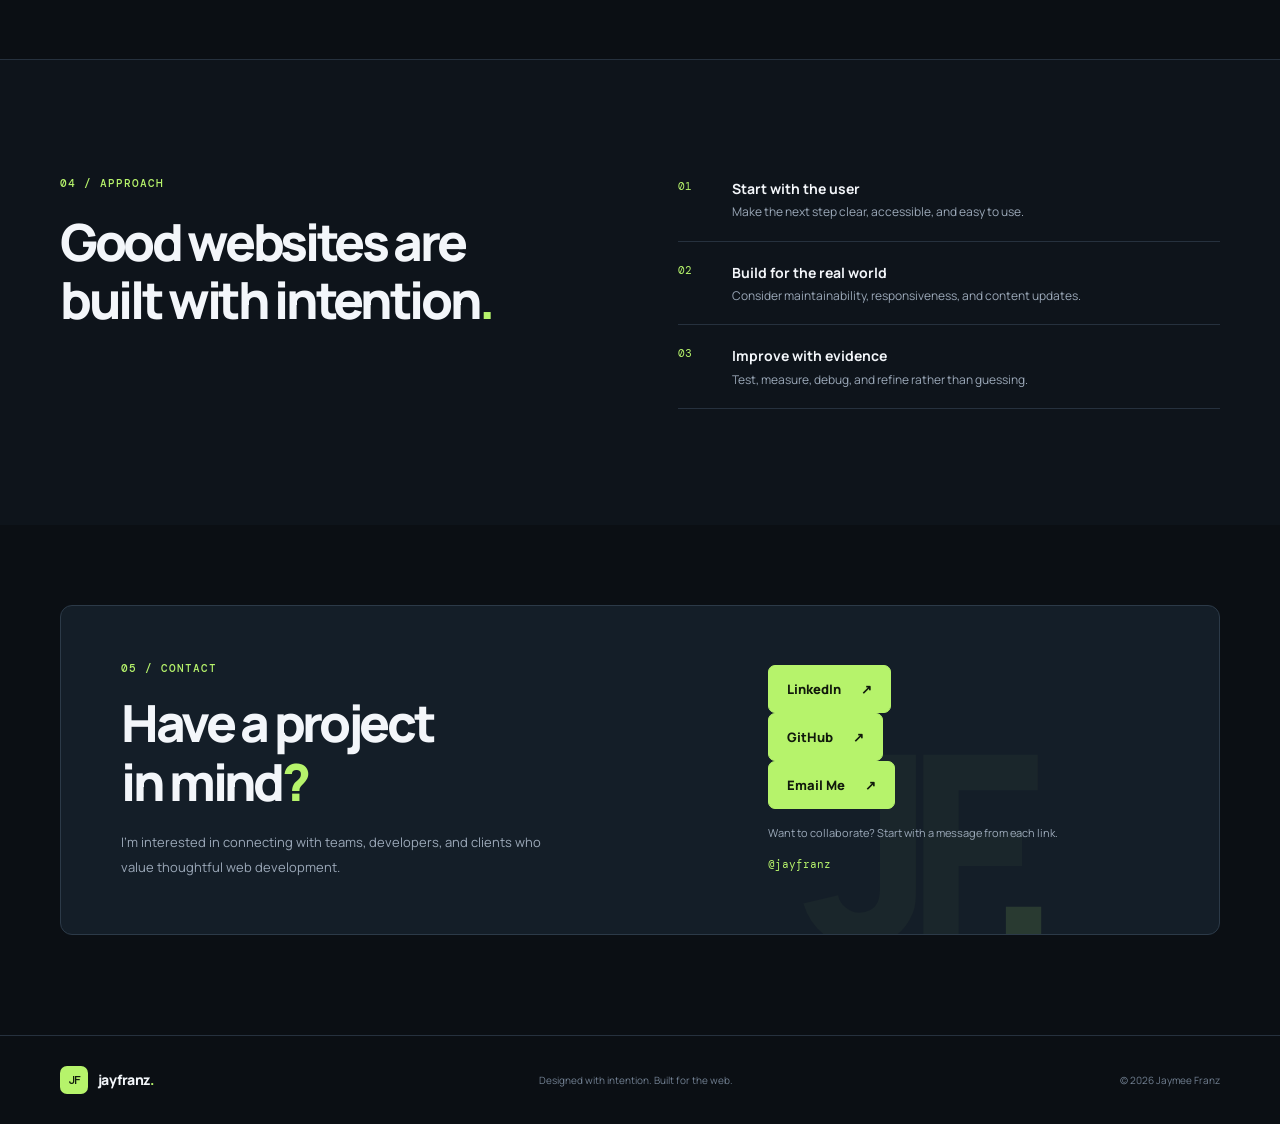
==== commit d6bc02a4: "Replace contact links with button elements Updated contact section to use buttons for links." ====
--- a/index.html
+++ b/index.html
@@ -55,11 +55,10 @@
   
   <div class="contact-actions">
 
-    <ul class="contact__links">
-      <li><a href="https://www.linkedin.com/in/jfgeekycodes/" rel="me noopener">LinkedIn</a></li>
-      <li><a href="https://github.com/jayfranz" rel="me noopener">GitHub</a></li>
-      <li><a href="mailto:geekycodes.info@gmail.com">geekycodes.info@gmail.com</a></li>
-    </ul>
+      <a class="button button-primary" href="https://www.linkedin.com/in/jfgeekycodes/" target="_blank" rel="noreferrer">LinkedIn <span aria-hidden="true">↗</span></a><br>
+      <a class="button button-primary" href="https://github.com/jayfranz" target="_blank" rel="noreferrer">GitHub <span aria-hidden="true">↗</span></a><br>
+      <a class="button button-primary" href="mailto:geekycodes.info@gmail.com" target="_blank" rel="noreferrer">Email Me <span aria-hidden="true">↗</span></a><br>
+
     
     <p>Want to collaborate? Start with a message from each link.</p><span class="contact-handle">@jayfranz</span>
   
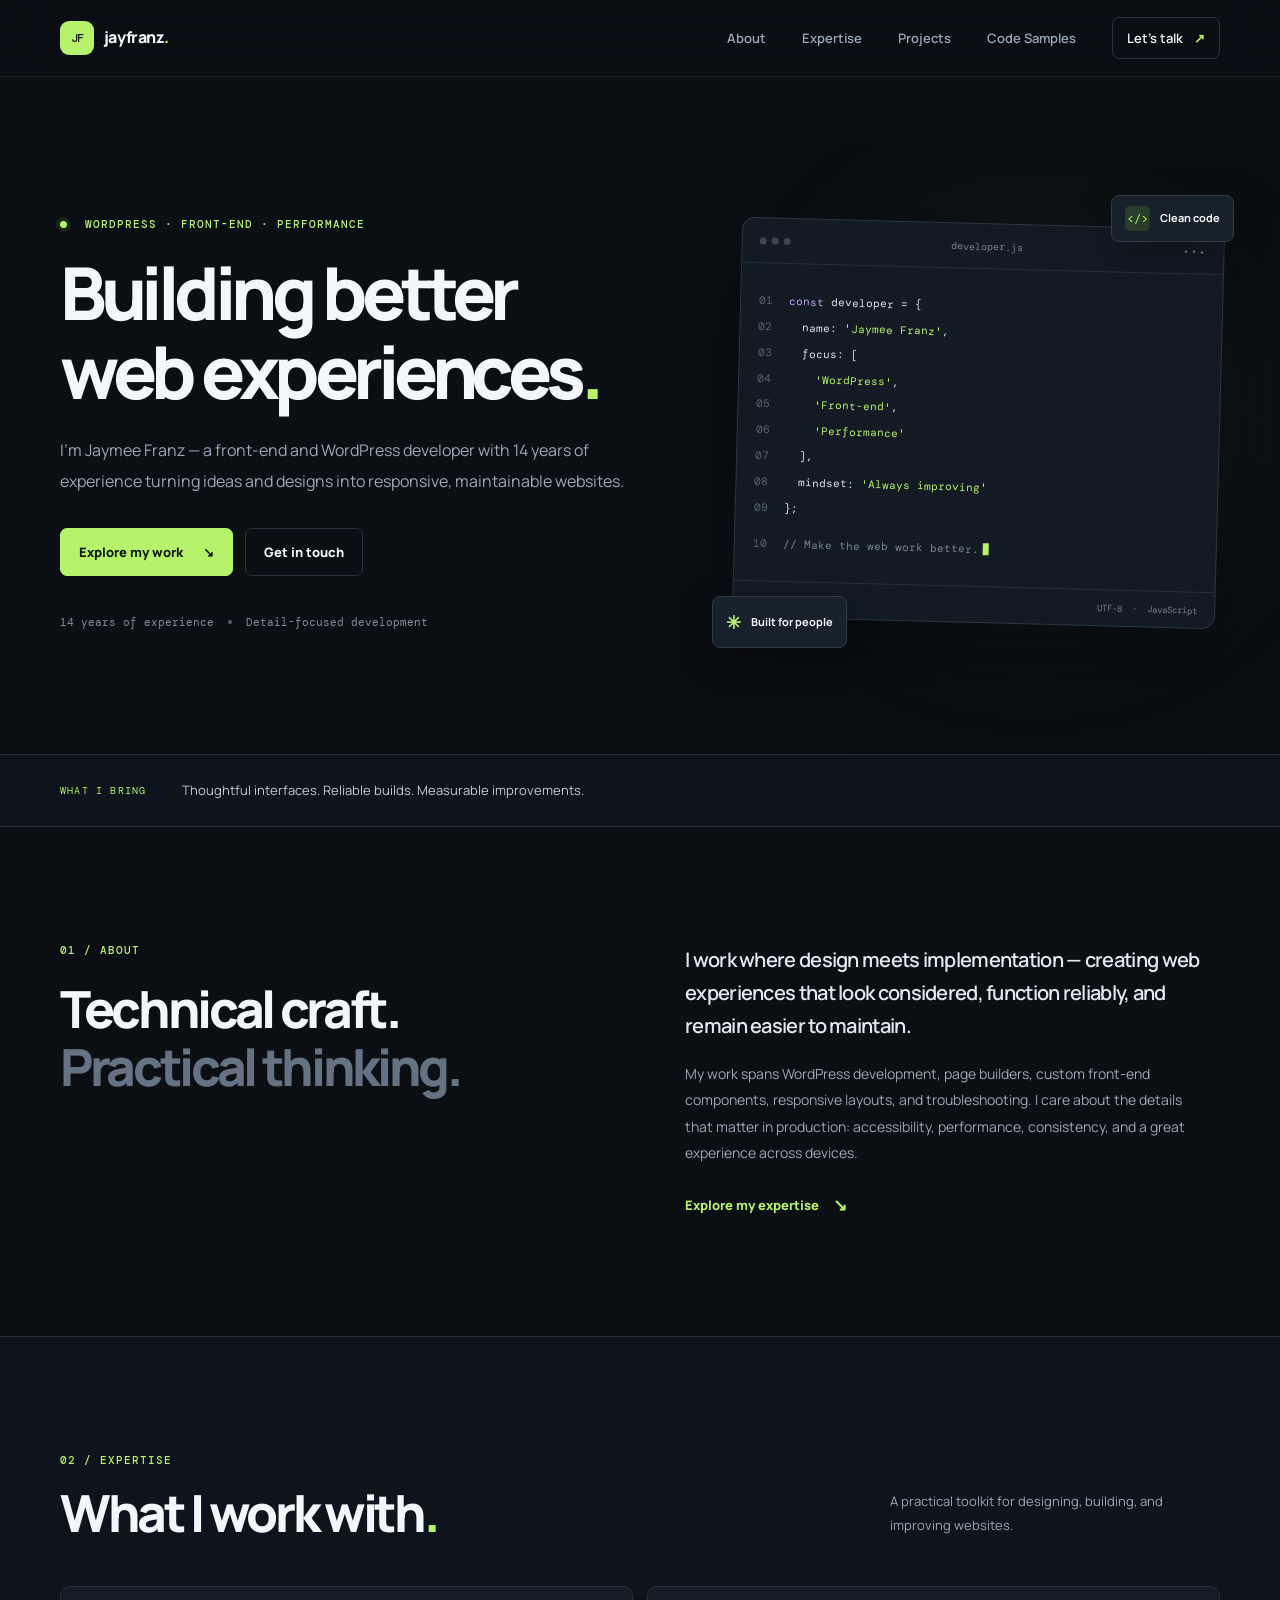
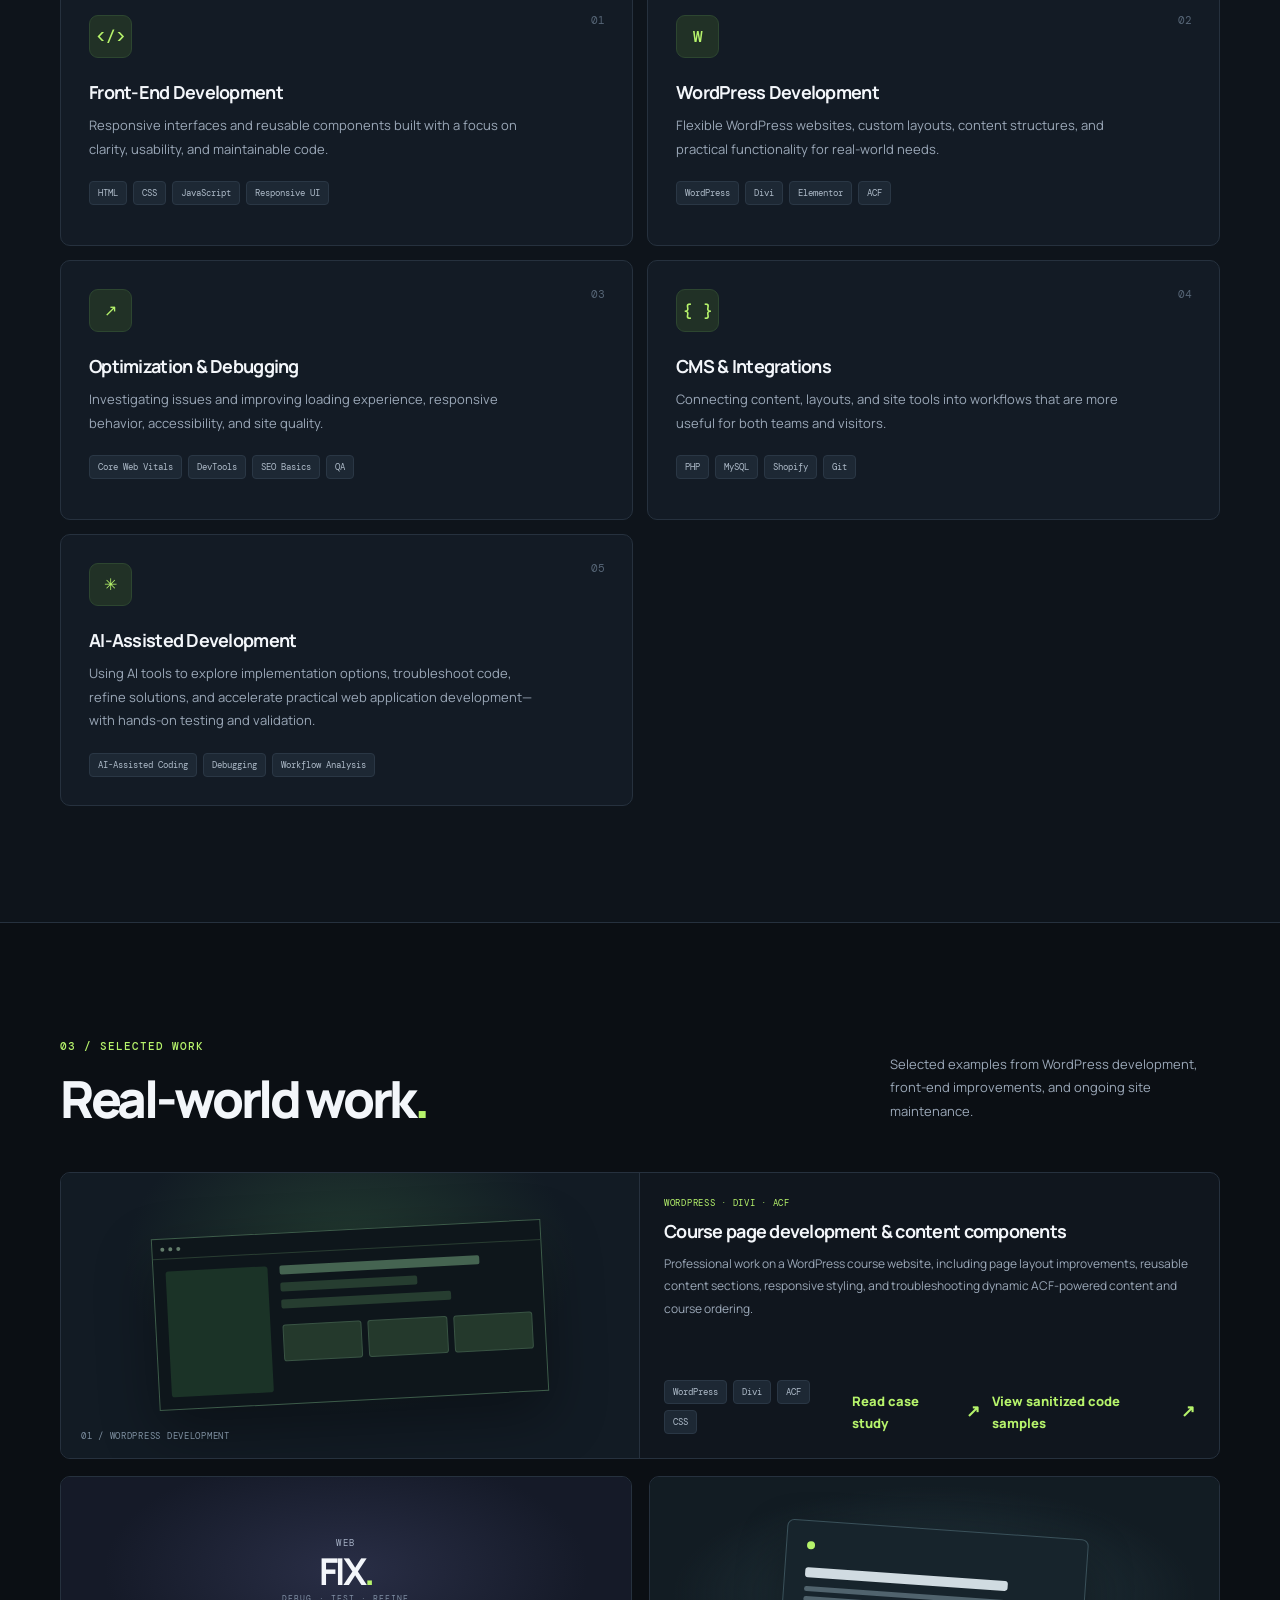
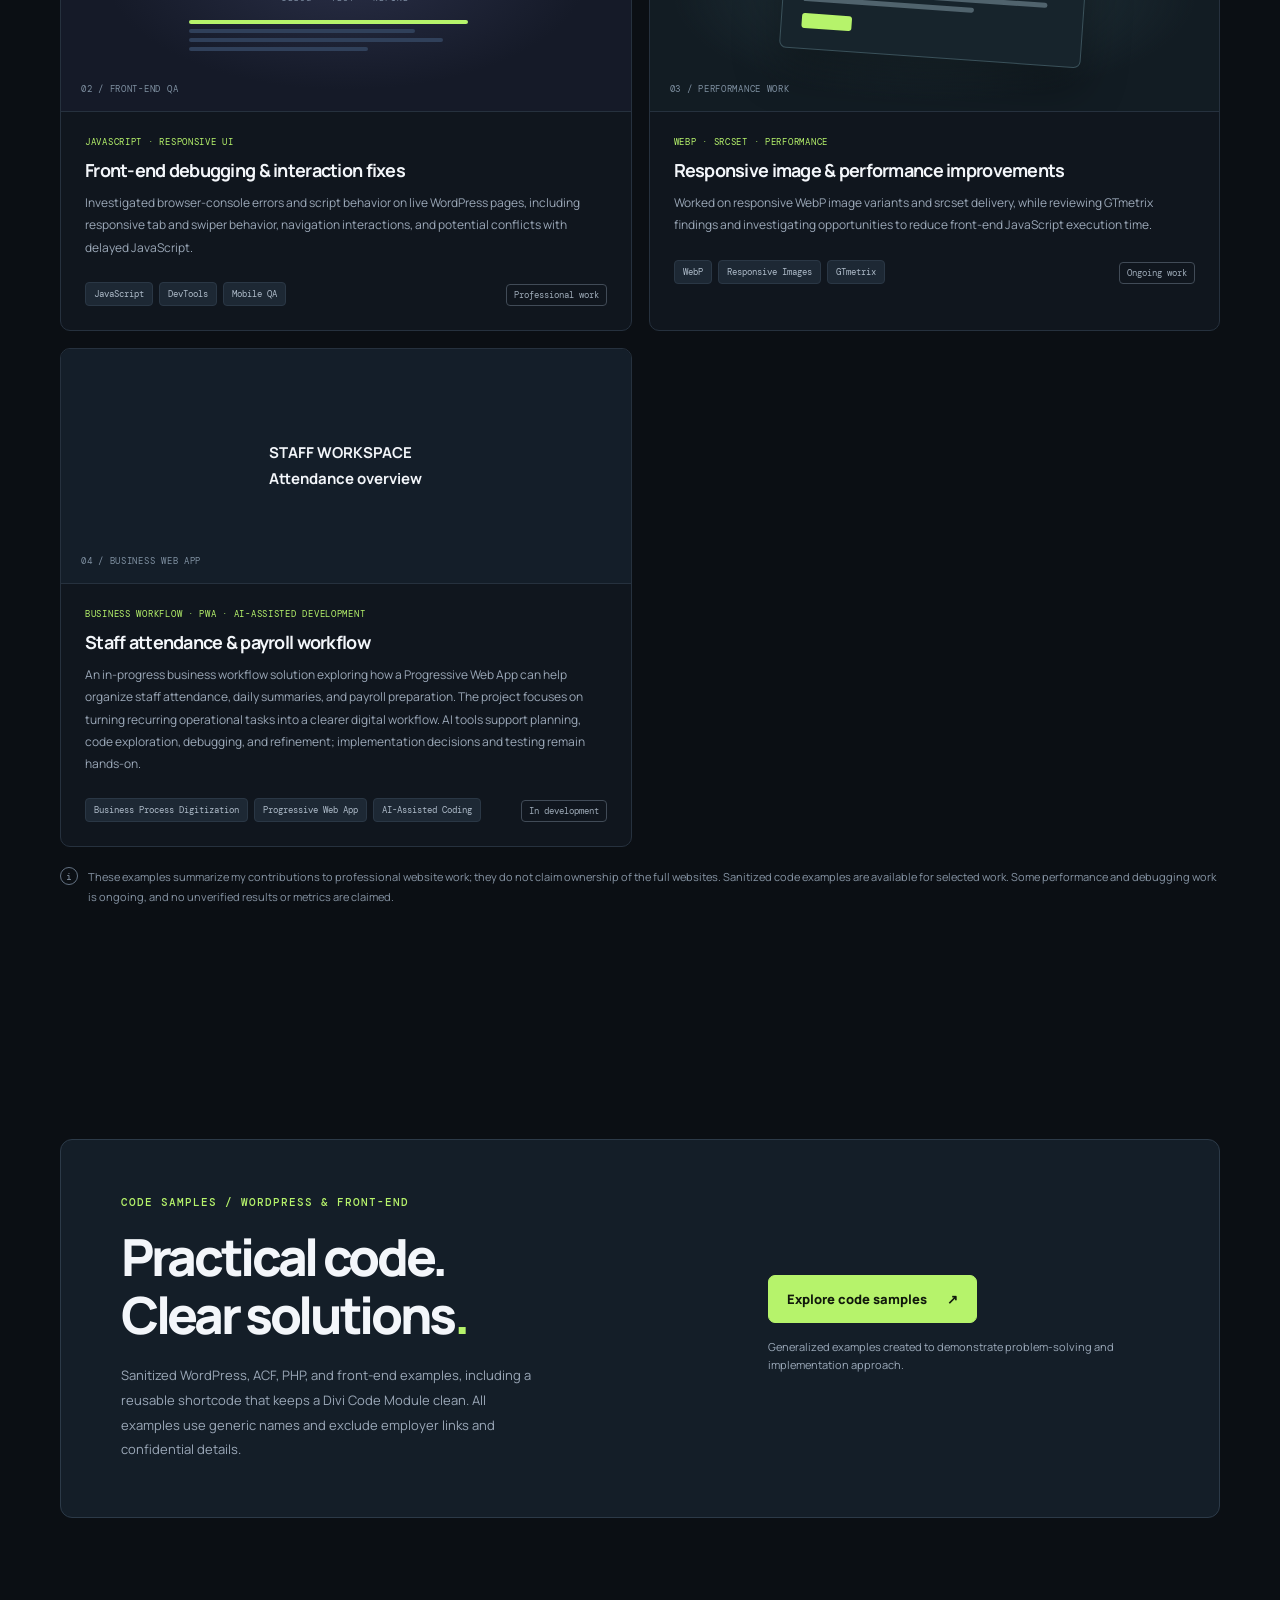
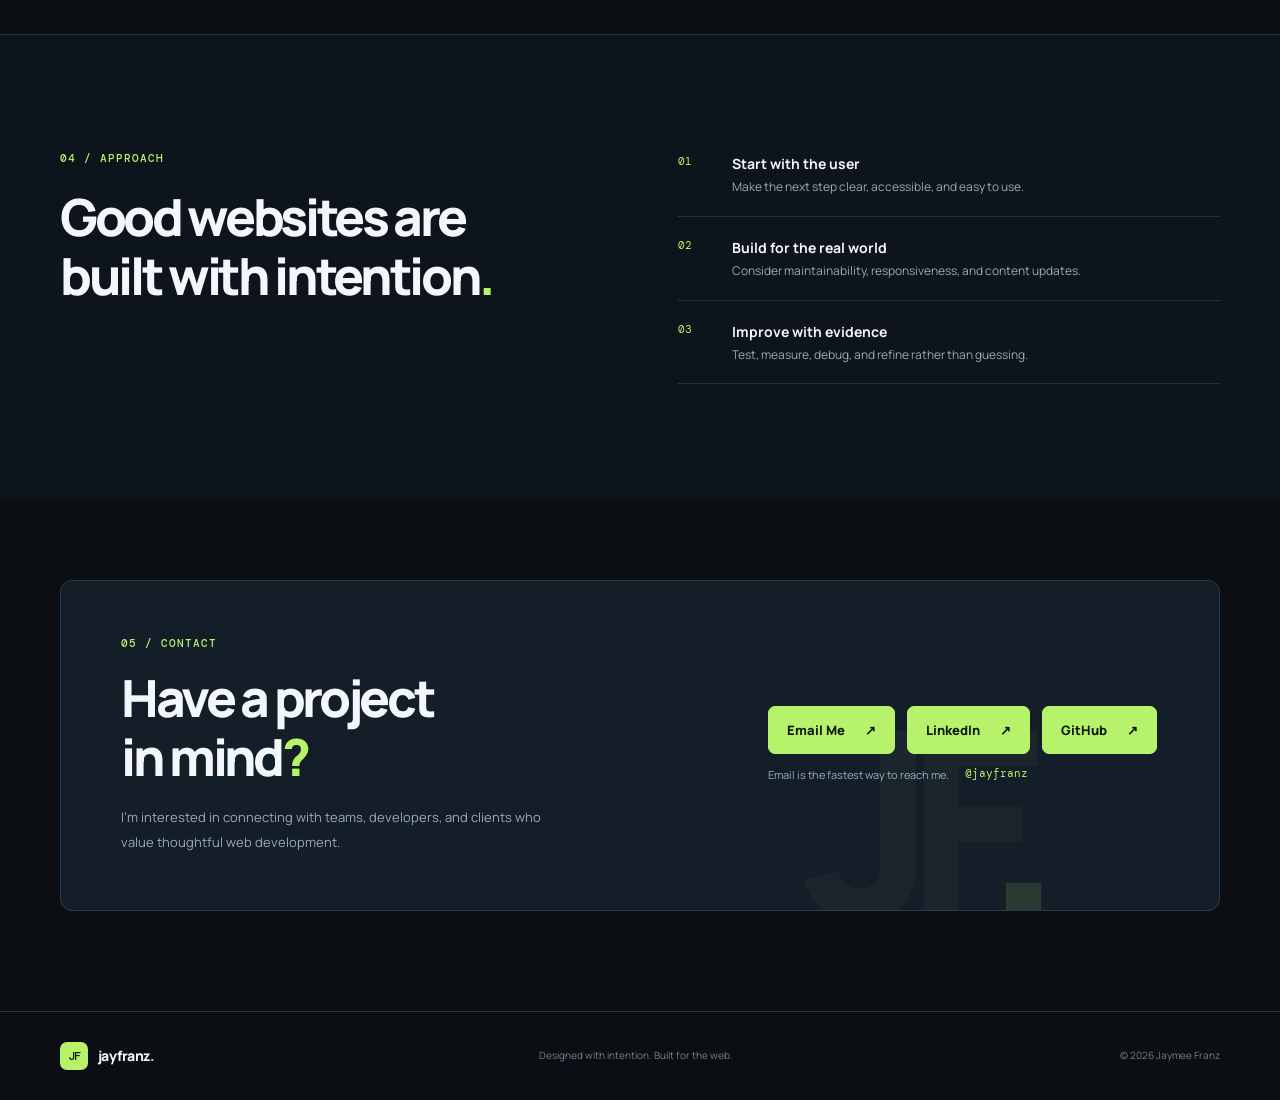
==== commit 8de492df: "Enhance index.html with SEO and contact improvements Added canonical link, favicon, and Open Graph m" ====
--- a/index.html
+++ b/index.html
@@ -6,10 +6,25 @@
   <meta name="theme-color" content="#0b0f14">
   <meta name="description" content="Jaymee Franz — WordPress and front-end developer building responsive websites, custom components, and performance-focused web experiences.">
   <title>Jaymee Franz — WordPress &amp; Front-End Developer</title>
+  <link rel="canonical" href="https://jayfranz.github.io/developer-portfolio/">
+  <link rel="icon" href="data:image/svg+xml,%3Csvg xmlns='http://www.w3.org/2000/svg' viewBox='0 0 32 32'%3E%3Crect width='32' height='32' rx='7' fill='%230b0f14'/%3E%3Ctext x='16' y='22' font-family='Arial,sans-serif' font-size='15' font-weight='700' text-anchor='middle' fill='%23b9f55a'%3EJF%3C/text%3E%3C/svg%3E">
+  <meta property="og:type" content="website">
+  <meta property="og:title" content="Jaymee Franz — WordPress &amp; Front-End Developer">
+  <meta property="og:description" content="WordPress and front-end developer building responsive websites, custom components, and performance-focused web experiences.">
+  <meta property="og:url" content="https://jayfranz.github.io/developer-portfolio/">
+  <meta name="twitter:card" content="summary">
+  <script type="application/ld+json">{"@context":"https://schema.org","@type":"Person","name":"Jaymee Franz","jobTitle":"WordPress & Front-End Developer","url":"https://jayfranz.github.io/developer-portfolio/","sameAs":["https://github.com/jayfranz","https://www.linkedin.com/in/jfgeekycodes/"]}</script>
   <link rel="preconnect" href="https://fonts.googleapis.com">
   <link rel="preconnect" href="https://fonts.gstatic.com" crossorigin>
   <link href="https://fonts.googleapis.com/css2?family=DM+Mono:wght@400;500&family=Manrope:wght@400;500;600;700;800&display=swap" rel="stylesheet">
   <link rel="stylesheet" href="assets/css/style.css">
+  <style>
+    /* Contact buttons: own row with real spacing (the old <br> tags are ignored inside a flex container).
+       You can move this block into assets/css/style.css. */
+    #contact .contact-actions{display:flex;flex-wrap:wrap;gap:.75rem 1rem}
+    #contact .contact-buttons{flex:0 0 100%;display:flex;flex-wrap:wrap;gap:.75rem}
+    #contact .contact-actions p{margin:0}
+  </style>
   <script src="assets/js/main.js" defer></script>
 </head>
 <body>
@@ -26,7 +41,7 @@
 <p class="hero-lede">I'm Jaymee Franz — a front-end and WordPress developer with 14 years of experience turning ideas and designs into responsive, maintainable websites.</p>
 <div class="hero-actions"><a class="button button-primary" href="#projects">Explore my work <span aria-hidden="true">↘</span></a><a class="button button-ghost" href="#contact">Get in touch</a></div>
 <div class="hero-meta"><span>14 years of experience</span><span class="meta-separator"></span><span>Detail-focused development</span></div>
-</div><div class="hero-art" aria-label="Decorative code illustration"><div class="art-glow"></div><div class="code-window">
+</div><div class="hero-art" aria-hidden="true"><div class="art-glow"></div><div class="code-window">
 <div class="window-bar"><div class="window-dots"><i></i><i></i><i></i></div><span>developer.js</span><span class="window-menu">•••</span></div>
 <div class="code-content" aria-hidden="true">
 <p><span class="line-no">01</span><span class="code-purple">const</span> developer = {</p><p><span class="line-no">02</span>&nbsp;&nbsp;name: <span class="code-green">'Jaymee Franz'</span>,</p><p><span class="line-no">03</span>&nbsp;&nbsp;focus: [</p><p><span class="line-no">04</span>&nbsp;&nbsp;&nbsp;&nbsp;<span class="code-green">'WordPress'</span>,</p><p><span class="line-no">05</span>&nbsp;&nbsp;&nbsp;&nbsp;<span class="code-green">'Front-end'</span>,</p><p><span class="line-no">06</span>&nbsp;&nbsp;&nbsp;&nbsp;<span class="code-green">'Performance'</span></p><p><span class="line-no">07</span>&nbsp;&nbsp;],</p><p><span class="line-no">08</span>&nbsp;&nbsp;mindset: <span class="code-green">'Always improving'</span></p><p><span class="line-no">09</span>};</p><p class="code-last"><span class="line-no">10</span><span class="code-comment">// Make the web work better.</span><span class="cursor"></span></p>
@@ -45,25 +60,24 @@
 <section class="section projects-section" id="projects"><div class="container"><div class="section-heading"><div><p class="eyebrow">03 / SELECTED WORK</p><h2>Real-world work<span class="accent">.</span></h2></div><p class="section-note">Selected examples from WordPress development, front-end improvements, and ongoing site maintenance.</p></div>
 <div class="project-grid">
 <article class="project-card project-featured"><div class="project-visual visual-wordpress"><div class="visual-window"><div class="visual-top"><span></span><span></span><span></span></div><div class="visual-layout"><div class="visual-side"></div><div class="visual-main"><i></i><i></i><i></i><div class="visual-blocks"><b></b><b></b><b></b></div></div></div></div><span class="visual-label">01 / WORDPRESS DEVELOPMENT</span></div><div class="project-info"><div><p class="project-type">WORDPRESS · DIVI · ACF</p><h3>Course page development &amp; content components</h3></div><p class="project-description">Professional work on a WordPress course website, including page layout improvements, reusable content sections, responsive styling, and troubleshooting dynamic ACF-powered content and course ordering.</p><div class="project-footer"><div class="tag-list"><span>WordPress</span><span>Divi</span><span>ACF</span><span>CSS</span></div><a class="text-link" href="case-study-wordpress.html">Read case study <span aria-hidden="true">↗</span></a><a class="text-link" href="code-samples.html">View sanitized code samples <span aria-hidden="true">↗</span></a></div></div></article>
-<article class="project-card"><div class="project-visual visual-performance"><div class="performance-gauge"><span>WEB</span><strong>FIX<span>.</span></strong><small>DEBUG · TEST · REFINE</small></div><div class="performance-lines"><i></i><i></i><i></i><i></i></div><span class="visual-label">02 / FRONT-END QA</span></div><div class="project-info"><div><p class="project-type">JAVASCRIPT · RESPONSIVE UI</p><h3>Front-end debugging &amp; interaction fixes</h3></div><p class="project-description">Investigated browser-console errors and script behavior on live WordPress pages, including responsive tab and swiper behavior, navigation interactions, and potential conflicts with delayed JavaScript.</p><div class="project-footer"><div class="tag-list"><span>JavaScript</span><span>DevTools</span><span>Mobile QA</span></div><span class="project-status">Professional work</span></div></article>
-<article class="project-card"><div class="project-visual visual-frontend"><div class="frontend-card"><div class="frontend-dot"></div><div class="frontend-title"></div><div class="frontend-text"></div><div class="frontend-button"></div></div><span class="visual-label">03 / PERFORMANCE WORK</span></div><div class="project-info"><div><p class="project-type">WEBP · SRCSET · PERFORMANCE</p><h3>Responsive image &amp; performance improvements</h3></div><p class="project-description">Worked on responsive WebP image variants and srcset delivery, while reviewing GTmetrix findings and investigating opportunities to reduce front-end JavaScript execution time.</p><div class="project-footer"><div class="tag-list"><span>WebP</span><span>Responsive Images</span><span>GTmetrix</span></div><span class="project-status">Ongoing work</span></div></article>
+<article class="project-card"><div class="project-visual visual-performance"><div class="performance-gauge"><span>WEB</span><strong>FIX<span>.</span></strong><small>DEBUG · TEST · REFINE</small></div><div class="performance-lines"><i></i><i></i><i></i><i></i></div><span class="visual-label">02 / FRONT-END QA</span></div><div class="project-info"><div><p class="project-type">JAVASCRIPT · RESPONSIVE UI</p><h3>Front-end debugging &amp; interaction fixes</h3></div><p class="project-description">Investigated browser-console errors and script behavior on live WordPress pages, including responsive tab and swiper behavior, navigation interactions, and potential conflicts with delayed JavaScript.</p><div class="project-footer"><div class="tag-list"><span>JavaScript</span><span>DevTools</span><span>Mobile QA</span></div><span class="project-status">Professional work</span></div></div></article>
+<article class="project-card"><div class="project-visual visual-frontend"><div class="frontend-card"><div class="frontend-dot"></div><div class="frontend-title"></div><div class="frontend-text"></div><div class="frontend-button"></div></div><span class="visual-label">03 / PERFORMANCE WORK</span></div><div class="project-info"><div><p class="project-type">WEBP · SRCSET · PERFORMANCE</p><h3>Responsive image &amp; performance improvements</h3></div><p class="project-description">Worked on responsive WebP image variants and srcset delivery, while reviewing GTmetrix findings and investigating opportunities to reduce front-end JavaScript execution time.</p><div class="project-footer"><div class="tag-list"><span>WebP</span><span>Responsive Images</span><span>GTmetrix</span></div><span class="project-status">Ongoing work</span></div></div></article>
 <article class="project-card"><div class="project-visual visual-ai-app"><div class="ai-app-window"><div class="ai-app-top"><span></span><span></span><span></span><b>STAFF WORKSPACE</b></div><div class="ai-app-body"><div class="ai-app-sidebar"><i></i><i></i><i></i><i></i></div><div class="ai-app-main"><strong>Attendance overview</strong><div class="ai-app-stats"><i></i><i></i><i></i></div><div class="ai-app-table"><i></i><i></i><i></i></div></div></div></div><span class="visual-label">04 / BUSINESS WEB APP</span></div><div class="project-info"><div><p class="project-type">BUSINESS WORKFLOW · PWA · AI-ASSISTED DEVELOPMENT</p><h3>Staff attendance &amp; payroll workflow</h3></div><p class="project-description">An in-progress business workflow solution exploring how a Progressive Web App can help organize staff attendance, daily summaries, and payroll preparation. The project focuses on turning recurring operational tasks into a clearer digital workflow. AI tools support planning, code exploration, debugging, and refinement; implementation decisions and testing remain hands-on.</p><div class="project-footer"><div class="tag-list"><span>Business Process Digitization</span><span>Progressive Web App</span><span>AI-Assisted Coding</span></div><span class="project-status">In development</span></div></div></article>
 </div><p class="projects-note"><span class="note-mark">i</span> These examples summarize my contributions to professional website work; they do not claim ownership of the full websites. Sanitized code examples are available for selected work. Some performance and debugging work is ongoing, and no unverified results or metrics are claimed.</p></div></section>
-<section class="section code-samples-promo" id="code-samples"><div class="container"><div class="contact-panel"><div><p class="eyebrow">CODE SAMPLES / WORDPRESS &amp; FRONT-END</p><h2>Practical code.<br>Clear solutions<span class="accent">.</span></h2><p class="contact-copy">Explore sanitized WordPress, ACF, PHP, and front-end examples—including how a reusable shortcode keeps a Divi Code Module clean while its saved structure renders a polished content card. All examples use generic names and avoid employer links and confidential production details.</p></div><div class="contact-actions"><a class="button button-primary" href="code-samples.html">Explore code samples <span aria-hidden="true">↗</span></a><p>Generalized examples created to demonstrate problem-solving and implementation approach.</p></div></div></div></section>
+<section class="section code-samples-promo" id="code-samples"><div class="container"><div class="contact-panel"><div><p class="eyebrow">CODE SAMPLES / WORDPRESS &amp; FRONT-END</p><h2>Practical code.<br>Clear solutions<span class="accent">.</span></h2><p class="contact-copy">Sanitized WordPress, ACF, PHP, and front-end examples, including a reusable shortcode that keeps a Divi Code Module clean. All examples use generic names and exclude employer links and confidential details.</p></div><div class="contact-actions"><a class="button button-primary" href="code-samples.html">Explore code samples <span aria-hidden="true">↗</span></a><p>Generalized examples created to demonstrate problem-solving and implementation approach.</p></div></div></div></section>
 <section class="section approach-section"><div class="container approach-wrap"><div><p class="eyebrow">04 / APPROACH</p><h2>Good websites are<br>built with intention<span class="accent">.</span></h2></div><div class="approach-list"><div><span>01</span><p><strong>Start with the user</strong><br>Make the next step clear, accessible, and easy to use.</p></div><div><span>02</span><p><strong>Build for the real world</strong><br>Consider maintainability, responsiveness, and content updates.</p></div><div><span>03</span><p><strong>Improve with evidence</strong><br>Test, measure, debug, and refine rather than guessing.</p></div></div></div></section>
 <section class="section contact-section" id="contact"><div class="container contact-panel"><div><p class="eyebrow">05 / CONTACT</p><h2>Have a project<br>in mind<span class="accent">?</span></h2><p class="contact-copy">I'm interested in connecting with teams, developers, and clients who value thoughtful web development.</p></div>
-  
-  <div class="contact-actions">
-
-      <a class="button button-primary" href="https://www.linkedin.com/in/jfgeekycodes/" target="_blank" rel="noreferrer">LinkedIn <span aria-hidden="true">↗</span></a><br>
-      <a class="button button-primary" href="https://github.com/jayfranz" target="_blank" rel="noreferrer">GitHub <span aria-hidden="true">↗</span></a><br>
-      <a class="button button-primary" href="mailto:geekycodes.info@gmail.com" target="_blank" rel="noreferrer">Email Me <span aria-hidden="true">↗</span></a><br>
-
-    
-    <p>Want to collaborate? Start with a message from each link.</p><span class="contact-handle">@jayfranz</span>
-  
-  </div>
-  
-  <div class="contact-decoration" aria-hidden="true">JF<span>.</span></div></div></section>
-</main><footer class="site-footer"><div class="container footer-inner"><a class="brand" href="#home"><span class="brand-mark">JF</span><span>jayfranz<span class="brand-dot">.</span></span></a><p>Designed with intention. Built for the web.</p><p>© <span id="year"></span> Jaymee Franz</p></div></footer>
+<div class="contact-actions">
+<div class="contact-buttons">
+<a class="button button-primary" href="mailto:geekycodes.info@gmail.com">Email Me <span aria-hidden="true">↗</span></a>
+<a class="button button-primary" href="https://www.linkedin.com/in/jfgeekycodes/" target="_blank" rel="noreferrer">LinkedIn <span aria-hidden="true">↗</span></a>
+<a class="button button-primary" href="https://github.com/jayfranz" target="_blank" rel="noreferrer">GitHub <span aria-hidden="true">↗</span></a>
+<!-- After uploading resume.pdf to the repo root, remove these comment marks to show the button:
+<a class="button button-ghost" href="resume.pdf" download>Download Resume <span aria-hidden="true">↓</span></a>
+-->
+</div>
+<p>Email is the fastest way to reach me.</p><span class="contact-handle">@jayfranz</span>
+</div>
+<div class="contact-decoration" aria-hidden="true">JF<span>.</span></div></div></section>
+</main><footer class="site-footer"><div class="container footer-inner"><a class="brand" href="#home"><span class="brand-mark">JF</span><span>jayfranz<span class="brand-dot">.</span></span></a><p>Designed with intention. Built for the web.</p><p>© <span id="year">2026</span> Jaymee Franz</p></div></footer>
 </body></html>
